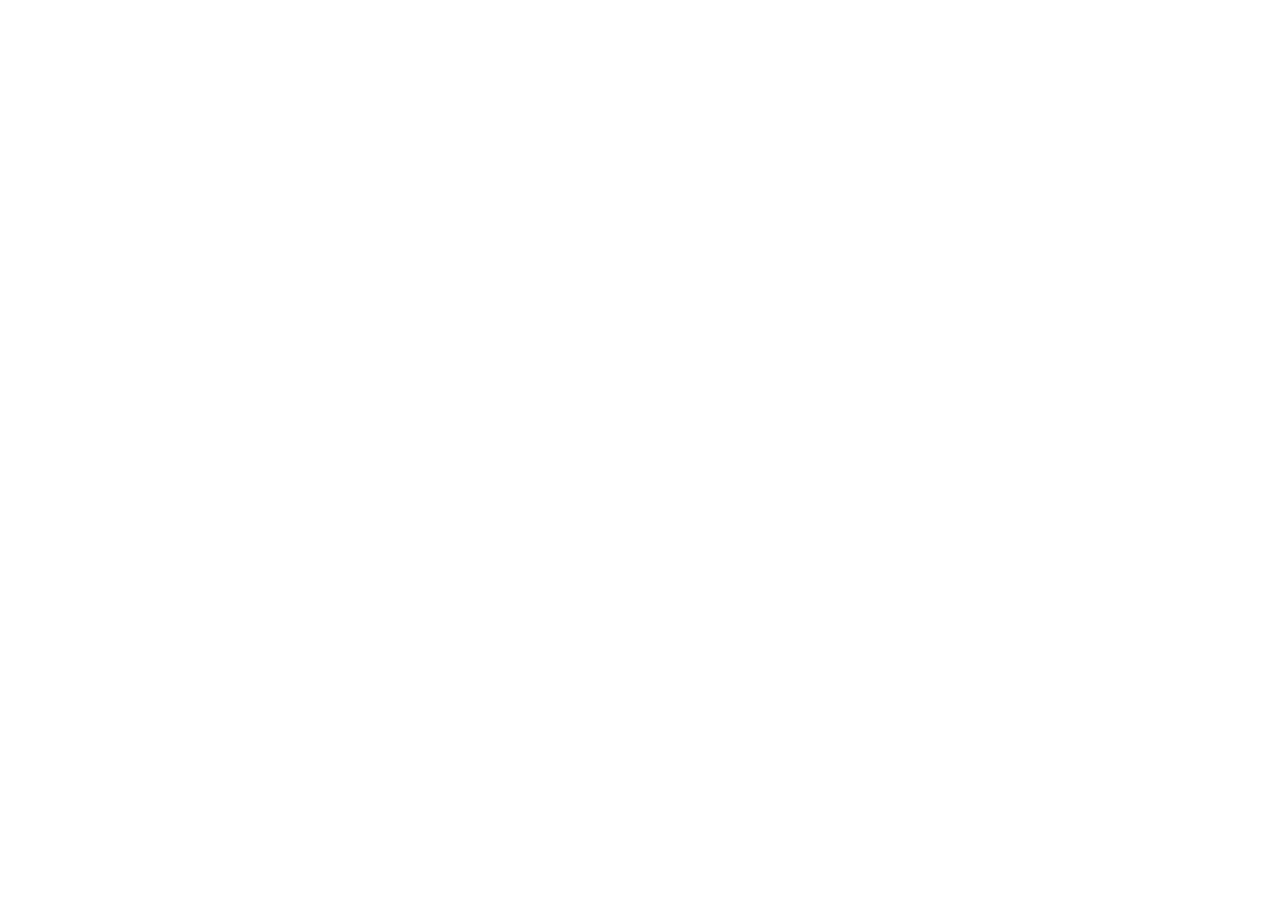
==== index.html @ bbba8603 "Publish isolated read-only Sagittarius A viewer" ====
<!DOCTYPE html>
<html lang="en">
<head>
<meta http-equiv="Content-Security-Policy" content="default-src 'self'; script-src 'self'; style-src 'self' 'unsafe-inline'; font-src 'self' data:; img-src 'self' data: blob:; connect-src 'none'; object-src 'none'; base-uri 'self'; form-action 'none'">
<meta name="referrer" content="no-referrer">
<link rel="icon" href="./black-hole.svg" type="image/svg+xml">
<meta charset="utf-8">
<meta name="viewport" content="width=device-width, initial-scale=1">
<title>Before the Image — Sagittarius A* · SlideBlocks</title>
<meta http-equiv="Content-Type" content="text/html; charset=UTF-8">
<meta property="slidev:version" content="52.18.1">
<meta property="og:title" content="Before the Image — Sagittarius A* · SlideBlocks">  <script type="module" crossorigin src="./assets/index-BfxZSjhk.js"></script>
  <link rel="modulepreload" crossorigin href="./assets/rolldown-runtime-hePW80VL.js">
  <link rel="modulepreload" crossorigin href="./assets/modules/shiki-DoY4k1VH.js">
  <link rel="modulepreload" crossorigin href="./assets/modules/vue-sjV0SawK.js">
  <link rel="modulepreload" crossorigin href="./assets/slidev/context-BN7LPSOT.js">
  <link rel="modulepreload" crossorigin href="./assets/slidev/useNav-D9oJRbc_.js">
  <link rel="stylesheet" crossorigin href="./assets/modules/shiki-BrmBd2_v.css">
  <link rel="stylesheet" crossorigin href="./assets/index-CBm4dX-9.css">
</head>
<body>
  <div id="app"></div>
  <div id="mermaid-rendering-container"></div>

</body>
</html>
---- assets/modules/shiki-BrmBd2_v.css ----
.shiki-magic-move-container{white-space:pre;position:relative}.shiki-magic-move-line-number{opacity:.3;-webkit-user-select:none;user-select:none}.shiki-magic-move-item{transition:color var(--smm-duration,.5s) var(--smm-easing,"ease");display:inline-block}.shiki-magic-move-enter-active,.shiki-magic-move-leave-active,.shiki-magic-move-move{transition:all var(--smm-duration,.5s) var(--smm-easing,"ease")}.shiki-magic-move-container-resize,.shiki-magic-move-container-restyle{transition:all var(--smm-duration,.5s) var(--smm-easing,"ease");transition-delay:calc(var(--smm-duration,.5s)*var(--smm-delay-container,1))}.shiki-magic-move-move{transition-delay:calc(var(--smm-duration,.5s)*var(--smm-delay-move,1) + var(--smm-stagger,0));z-index:1}.shiki-magic-move-enter-active{transition-delay:calc(var(--smm-duration,.5s)*var(--smm-delay-enter,1) + var(--smm-stagger,0));z-index:1}.shiki-magic-move-leave-active{transition-delay:calc(var(--smm-duration,.5s)*var(--smm-delay-leave,1) + var(--smm-stagger,0))}.shiki-magic-move-enter-from,.shiki-magic-move-leave-to{opacity:0}br.shiki-magic-move-leave-active{display:none}.resize-observer[data-v-b329ee4c]{z-index:-1;pointer-events:none;opacity:0;background-color:#0000;border:none;width:100%;height:100%;display:block;position:absolute;top:0;left:0;overflow:hidden}.resize-observer[data-v-b329ee4c] object{pointer-events:none;z-index:-1;width:100%;height:100%;display:block;position:absolute;top:0;left:0;overflow:hidden}.v-popper__popper{z-index:10000;outline:none;top:0;left:0}.v-popper__popper.v-popper__popper--hidden{visibility:hidden;opacity:0;pointer-events:none;transition:opacity .15s,visibility .15s}.v-popper__popper.v-popper__popper--shown{visibility:visible;opacity:1;transition:opacity .15s}.v-popper__popper.v-popper__popper--skip-transition,.v-popper__popper.v-popper__popper--skip-transition>.v-popper__wrapper{transition:none!important}.v-popper__backdrop{width:100%;height:100%;display:none;position:absolute;top:0;left:0}.v-popper__inner{box-sizing:border-box;position:relative;overflow-y:auto}.v-popper__inner>div{z-index:1;max-width:inherit;max-height:inherit;position:relative}.v-popper__arrow-container{width:10px;height:10px;position:absolute}.v-popper__popper--arrow-overflow .v-popper__arrow-container,.v-popper__popper--no-positioning .v-popper__arrow-container{display:none}.v-popper__arrow-inner,.v-popper__arrow-outer{border-style:solid;width:0;height:0;position:absolute;top:0;left:0}.v-popper__arrow-inner{visibility:hidden;border-width:7px}.v-popper__arrow-outer{border-width:6px}.v-popper__popper[data-popper-placement^=top] .v-popper__arrow-inner,.v-popper__popper[data-popper-placement^=bottom] .v-popper__arrow-inner{left:-2px}.v-popper__popper[data-popper-placement^=top] .v-popper__arrow-outer,.v-popper__popper[data-popper-placement^=bottom] .v-popper__arrow-outer{left:-1px}.v-popper__popper[data-popper-placement^=top] .v-popper__arrow-inner,.v-popper__popper[data-popper-placement^=top] .v-popper__arrow-outer{border-bottom-width:0;border-bottom-color:#0000!important;border-left-color:#0000!important;border-right-color:#0000!important}.v-popper__popper[data-popper-placement^=top] .v-popper__arrow-inner{top:-2px}.v-popper__popper[data-popper-placement^=bottom] .v-popper__arrow-container{top:0}.v-popper__popper[data-popper-placement^=bottom] .v-popper__arrow-inner,.v-popper__popper[data-popper-placement^=bottom] .v-popper__arrow-outer{border-top-width:0;border-top-color:#0000!important;border-left-color:#0000!important;border-right-color:#0000!important}.v-popper__popper[data-popper-placement^=bottom] .v-popper__arrow-inner{top:-4px}.v-popper__popper[data-popper-placement^=bottom] .v-popper__arrow-outer{top:-6px}.v-popper__popper[data-popper-placement^=left] .v-popper__arrow-inner,.v-popper__popper[data-popper-placement^=right] .v-popper__arrow-inner{top:-2px}.v-popper__popper[data-popper-placement^=left] .v-popper__arrow-outer,.v-popper__popper[data-popper-placement^=right] .v-popper__arrow-outer{top:-1px}.v-popper__popper[data-popper-placement^=right] .v-popper__arrow-inner,.v-popper__popper[data-popper-placement^=right] .v-popper__arrow-outer{border-left-width:0;border-top-color:#0000!important;border-bottom-color:#0000!important;border-left-color:#0000!important}.v-popper__popper[data-popper-placement^=right] .v-popper__arrow-inner{left:-4px}.v-popper__popper[data-popper-placement^=right] .v-popper__arrow-outer{left:-6px}.v-popper__popper[data-popper-placement^=left] .v-popper__arrow-container{right:-10px}.v-popper__popper[data-popper-placement^=left] .v-popper__arrow-inner,.v-popper__popper[data-popper-placement^=left] .v-popper__arrow-outer{border-right-width:0;border-top-color:#0000!important;border-bottom-color:#0000!important;border-right-color:#0000!important}.v-popper__popper[data-popper-placement^=left] .v-popper__arrow-inner{left:-2px}.v-popper--theme-tooltip .v-popper__inner{color:#fff;background:#000c;border-radius:6px;padding:7px 12px 6px}.v-popper--theme-tooltip .v-popper__arrow-outer{border-color:#000c}.v-popper--theme-dropdown .v-popper__inner{color:#000;background:#fff;border:1px solid #ddd;border-radius:6px;box-shadow:0 6px 30px #0000001a}.v-popper--theme-dropdown .v-popper__arrow-inner{visibility:visible;border-color:#fff}.v-popper--theme-dropdown .v-popper__arrow-outer{border-color:#ddd}:root{--twoslash-border-color:#8888;--twoslash-underline-color:currentColor;--twoslash-highlighted-border:#c37d0d50;--twoslash-highlighted-bg:#c37d0d20;--twoslash-popup-bg:#f8f8f8;--twoslash-popup-color:inherit;--twoslash-popup-shadow:#00000014 0px 1px 4px;--twoslash-docs-color:#888;--twoslash-docs-font:sans-serif;--twoslash-code-font:inherit;--twoslash-code-font-size:1em;--twoslash-matched-color:inherit;--twoslash-unmatched-color:#888;--twoslash-cursor-color:#8888;--twoslash-error-color:#d45656;--twoslash-error-bg:#d4565620;--twoslash-warn-color:#c37d0d;--twoslash-warn-bg:#c37d0d20;--twoslash-tag-color:#3772cf;--twoslash-tag-bg:#3772cf20;--twoslash-tag-warn-color:var(--twoslash-warn-color);--twoslash-tag-warn-bg:var(--twoslash-warn-bg);--twoslash-tag-annotate-color:#1ba673;--twoslash-tag-annotate-bg:#1ba67320}@media (prefers-reduced-motion:reduce){.twoslash *{transition:none!important}}.twoslash:hover .twoslash-hover{border-color:var(--twoslash-underline-color)}.twoslash .twoslash-hover{border-bottom:1px dotted #0000;transition:border-color .3s;position:relative}.twoslash .twoslash-popup-container{opacity:0;background:var(--twoslash-popup-bg);color:var(--twoslash-popup-color);border:1px solid var(--twoslash-border-color);pointer-events:none;z-index:10;-webkit-user-select:none;user-select:none;text-align:left;box-shadow:var(--twoslash-popup-shadow);border-radius:4px;flex-direction:column;transition:opacity .3s;display:inline-flex;position:absolute;transform:translateY(1.1em)}.twoslash .twoslash-query-persisted .twoslash-popup-container{z-index:9;transform:translateY(1.5em)}.twoslash .twoslash-hover:hover .twoslash-popup-container,.twoslash .twoslash-error-hover:hover .twoslash-popup-container,.twoslash .twoslash-query-persisted .twoslash-popup-container,.twoslash .twoslash-query-line .twoslash-popup-container{opacity:1;pointer-events:auto}.twoslash .twoslash-popup-container:hover{-webkit-user-select:auto;user-select:auto}.twoslash .twoslash-popup-arrow{border-top:1px solid var(--twoslash-border-color);border-right:1px solid var(--twoslash-border-color);background:var(--twoslash-popup-bg);pointer-events:none;width:6px;height:6px;position:absolute;top:-4px;left:1em;transform:rotate(-45deg)}.twoslash .twoslash-popup-code,.twoslash .twoslash-popup-error,.twoslash .twoslash-popup-docs{padding:6px 8px!important}.twoslash .twoslash-popup-code{font-family:var(--twoslash-code-font);font-size:var(--twoslash-code-font-size)}.twoslash .twoslash-popup-docs{color:var(--twoslash-docs-color);font-family:var(--twoslash-docs-font);border-top:1px solid var(--twoslash-border-color);font-size:.8em}.twoslash .twoslash-popup-error{color:var(--twoslash-error-color);background-color:var(--twoslash-error-bg);font-family:var(--twoslash-docs-font);font-size:.8em}.twoslash .twoslash-popup-docs-tags{font-family:var(--twoslash-docs-font);flex-direction:column;display:flex}.twoslash .twoslash-popup-docs-tags,.twoslash .twoslash-popup-docs-tag-name{margin-right:.5em}.twoslash .twoslash-popup-docs-tag-name{font-family:var(--twoslash-code-font)}.twoslash .twoslash-query-line .twoslash-popup-container{margin-bottom:1.4em;position:relative;transform:translateY(.6em)}.twoslash .twoslash-error-line{background-color:var(--twoslash-error-bg);border-left:3px solid var(--twoslash-error-color);color:var(--twoslash-error-color);width:max-content;min-width:100%;margin:.2em 0;padding:6px 12px;position:relative}.twoslash .twoslash-error-line.twoslash-error-level-warning{background-color:var(--twoslash-warn-bg);border-left:3px solid var(--twoslash-warn-color);color:var(--twoslash-warn-color)}.twoslash .twoslash-error{background:url("data:image/svg+xml,%3Csvg%20xmlns%3D'http%3A%2F%2Fwww.w3.org%2F2000%2Fsvg'%20viewBox%3D'0%200%206%203'%20enable-background%3D'new%200%200%206%203'%20height%3D'3'%20width%3D'6'%3E%3Cg%20fill%3D'%23c94824'%3E%3Cpolygon%20points%3D'5.5%2C0%202.5%2C3%201.1%2C3%204.1%2C0'%2F%3E%3Cpolygon%20points%3D'4%2C0%206%2C2%206%2C0.6%205.4%2C0'%2F%3E%3Cpolygon%20points%3D'0%2C2%201%2C3%202.4%2C3%200%2C0.6'%2F%3E%3C%2Fg%3E%3C%2Fsvg%3E") 0 100% repeat-x;padding-bottom:2px}.twoslash .twoslash-error.twoslash-error-level-warning{background:url("data:image/svg+xml,%3Csvg%20xmlns%3D'http%3A%2F%2Fwww.w3.org%2F2000%2Fsvg'%20viewBox%3D'0%200%206%203'%20enable-background%3D'new%200%200%206%203'%20height%3D'3'%20width%3D'6'%3E%3Cg%20fill%3D'%23c37d0d'%3E%3Cpolygon%20points%3D'5.5%2C0%202.5%2C3%201.1%2C3%204.1%2C0'%2F%3E%3Cpolygon%20points%3D'4%2C0%206%2C2%206%2C0.6%205.4%2C0'%2F%3E%3Cpolygon%20points%3D'0%2C2%201%2C3%202.4%2C3%200%2C0.6'%2F%3E%3C%2Fg%3E%3C%2Fsvg%3E") 0 100% repeat-x;padding-bottom:2px}.twoslash .twoslash-completion-cursor{position:relative}.twoslash .twoslash-completion-cursor .twoslash-completion-list{-webkit-user-select:none;user-select:none;z-index:8;box-shadow:var(--twoslash-popup-shadow);background:var(--twoslash-popup-bg);border:1px solid var(--twoslash-border-color);margin:3px 0 0 -1px;display:inline-block;position:absolute;top:0;left:0;transform:translateY(1.2em)}.twoslash-completion-list{flex-direction:column;gap:4px;width:240px;padding:4px;font-size:.8rem;display:flex}.twoslash-completion-list:hover{-webkit-user-select:auto;user-select:auto}.twoslash-completion-list:before{background-color:var(--twoslash-cursor-color);content:" ";width:2px;height:1.4em;position:absolute;top:-1.6em;left:-1px}.twoslash-completion-list li{align-items:center;gap:.25em;line-height:1em;display:flex;overflow:hidden}.twoslash-completion-list li span.twoslash-completions-unmatched{color:var(--twoslash-unmatched-color)}.twoslash-completion-list .deprecated{opacity:.5;text-decoration:line-through}.twoslash-completion-list li span.twoslash-completions-matched{color:var(--twoslash-matched-color)}.twoslash-highlighted{background-color:var(--twoslash-highlighted-bg);border:1px solid var(--twoslash-highlighted-border);border-radius:4px;margin:-1px -3px;padding:1px 2px}.twoslash-completion-list .twoslash-completions-icon{color:var(--twoslash-unmatched-color);flex:none;width:1em}.twoslash .twoslash-tag-line{background-color:var(--twoslash-tag-bg);border-left:3px solid var(--twoslash-tag-color);color:var(--twoslash-tag-color);align-items:center;gap:.3em;width:max-content;min-width:100%;margin:.2em 0;padding:6px 10px;display:flex;position:relative}.twoslash .twoslash-tag-line .twoslash-tag-icon{width:1.1em;color:inherit}.twoslash .twoslash-tag-line.twoslash-tag-error-line{background-color:var(--twoslash-error-bg);border-left:3px solid var(--twoslash-error-color);color:var(--twoslash-error-color)}.twoslash .twoslash-tag-line.twoslash-tag-warn-line{background-color:var(--twoslash-tag-warn-bg);border-left:3px solid var(--twoslash-tag-warn-color);color:var(--twoslash-tag-warn-color)}.twoslash .twoslash-tag-line.twoslash-tag-annotate-line{background-color:var(--twoslash-tag-annotate-bg);border-left:3px solid var(--twoslash-tag-annotate-color);color:var(--twoslash-tag-annotate-color)}:root{--twoslash-popup-bg:var(--vp-c-bg,inherit);--twoslash-popup-color:var(--vp-c-text-1);--twoslash-docs-color:var(--vp-c-text-1);--twoslash-docs-font:var(--vp-font-family-base);--twoslash-code-font:var(--vp-font-family-mono);--twoslash-code-size:var(--vp-code-font-size);--twoslash-underline-color:#8888;--twoslash-border-color:var(--vp-c-border);--twoslash-cursor-color:var(--vp-c-brand);--twoslash-matched-color:var(--vp-c-brand);--twoslash-unmatched-color:var(--vp-c-text-2)}.v-popper--theme-twoslash{z-index:calc(var(--vp-z-index-local-nav) - 1)}.v-popper--theme-twoslash .v-popper__inner{background:var(--twoslash-popup-bg);color:var(--twoslash-popup-color);border-color:var(--twoslash-border-color)}.v-popper--theme-twoslash .v-popper__arrow-outer{border-color:var(--twoslash-border-color)}.v-popper--theme-twoslash .v-popper__arrow-inner{border-color:var(--twoslash-popup-bg)}.twoslash-popup-container{transform:translateY(1.5em)}.twoslash-query-persisted .twoslash-popup-container{transform:translateY(1.8em)}.twoslash .v-popper{display:inline-block}.twoslash-completion-list .twoslash-completions-icon{color:var(--twoslash-unmatched-color)!important}.twoslash-floating .twoslash-popup-code{width:fit-content;min-width:100%;max-width:600px;line-height:var(--vp-code-line-height);font-size:var(--twoslash-code-size);white-space:pre-wrap;padding:6px 12px;transition:color .5s;display:block}.twoslash-floating .twoslash-popup-docs,.twoslash-floating .twoslash-popup-error{font-family:var(--twoslash-docs-font);text-wrap:balance;max-width:700px;max-height:500px;font-size:.9em;overflow:hidden auto;padding:12px!important}.twoslash-floating .twoslash-popup-docs p:first-child,.twoslash-floating .twoslash-popup-error p:first-child{margin-top:0}.twoslash-floating .twoslash-popup-docs p:last-child,.twoslash-floating .twoslash-popup-error p:last-child{margin-bottom:0}.twoslash-floating .twoslash-popup-docs{border-top:1px solid var(--twoslash-border-color);color:var(--twoslash-docs-color)}.twoslash-floating .twoslash-popup-error{color:var(--twoslash-error-color)}.twoslash-floating .twoslash-popup-error.twoslash-error-level-warning{color:var(--twoslash-warn-color)}.twoslash-floating .twoslash-popup-docs p,.twoslash-floating .twoslash-popup-error p{text-wrap:balance;margin:6px 0}.twoslash-floating .twoslash-popup-docs pre .twoslash-floating .twoslash-popup-error pre{background-color:var(--vp-code-block-bg);border-radius:8px;margin:6px -2px;padding:12px;overflow-x:auto}.twoslash-floating .twoslash-popup-docs-tags{flex-direction:column;display:flex;padding:8px 12px!important}.twoslash-floating .twoslash-popup-docs-tags .twoslash-popup-docs-tag-name{font-family:var(--twoslash-code-font);color:var(--twoslash-unmatched-color);margin-right:.5em}.twoslash-completion-cursor{background:var(--twoslash-cursor-color);-webkit-user-select:none;user-select:none;width:2px;height:1.2em;margin-bottom:-.2em;display:inline-block}.twoslash-floating.twoslash-completion .v-popper__arrow-container{display:none}.twoslash-floating.twoslash-completion .twoslash-completion-list{font-family:var(--twoslash-code-font);padding:6px;font-size:var(--twoslash-code-size)!important}.twoslash-floating.twoslash-completion .twoslash-completion-list li{padding:3px 0}.twoslash-error:empty,.twoslash-error-empty{vertical-align:middle;min-width:.55em;min-height:1.2em;display:inline-block}
---- assets/index-CBm4dX-9.css ----
*,:before,:after{box-sizing:border-box;border-style:solid;border-width:0;border-color:var(--un-default-border-color,#e5e7eb)}:before,:after{--un-content:""}html,:host{-webkit-text-size-adjust:100%;tab-size:4;font-feature-settings:normal;font-variation-settings:normal;-webkit-tap-highlight-color:transparent;font-family:ui-sans-serif,system-ui,sans-serif,Apple Color Emoji,Segoe UI Emoji,Segoe UI Symbol,Noto Color Emoji;line-height:1.5}body{line-height:inherit;margin:0}hr{height:0;color:inherit;border-top-width:1px}abbr:where([title]){-webkit-text-decoration:underline dotted;text-decoration:underline dotted}h1,h2,h3,h4,h5,h6{font-size:inherit;font-weight:inherit}a{color:inherit;-webkit-text-decoration:inherit;text-decoration:inherit}b,strong{font-weight:bolder}code,kbd,samp,pre{font-feature-settings:normal;font-variation-settings:normal;font-family:ui-monospace,SFMono-Regular,Menlo,Monaco,Consolas,Liberation Mono,Courier New,monospace;font-size:1em}small{font-size:80%}sub,sup{vertical-align:baseline;font-size:75%;line-height:0;position:relative}sub{bottom:-.25em}sup{top:-.5em}table{text-indent:0;border-color:inherit;border-collapse:collapse}button,input,optgroup,select,textarea{font-feature-settings:inherit;font-variation-settings:inherit;font-family:inherit;font-size:100%;font-weight:inherit;line-height:inherit;color:inherit;margin:0;padding:0}button,select{text-transform:none}button,[type=button],[type=reset],[type=submit]{-webkit-appearance:button;background-color:#0000;background-image:none}:-moz-focusring{outline:auto}:-moz-ui-invalid{box-shadow:none}progress{vertical-align:baseline}::-webkit-inner-spin-button{height:auto}::-webkit-outer-spin-button{height:auto}[type=search]{-webkit-appearance:textfield;outline-offset:-2px}::-webkit-search-decoration{-webkit-appearance:none}::-webkit-file-upload-button{-webkit-appearance:button;font:inherit}summary{display:list-item}blockquote,dl,dd,h1,h2,h3,h4,h5,h6,hr,figure,p,pre{margin:0}fieldset{margin:0;padding:0}legend{padding:0}ol,ul,menu{margin:0;padding:0;list-style:none}dialog{padding:0}textarea{resize:vertical}input::placeholder,textarea::placeholder{opacity:1;color:#9ca3af}button,[role=button]{cursor:pointer}:disabled{cursor:default}img,svg,video,canvas,audio,iframe,embed,object{vertical-align:middle;display:block}img,video{max-width:100%;height:auto}[hidden]:where(:not([hidden=until-found])){display:none}*,:before,:after,::backdrop{--un-rotate:0;--un-rotate-x:0;--un-rotate-y:0;--un-rotate-z:0;--un-scale-x:1;--un-scale-y:1;--un-scale-z:1;--un-skew-x:0;--un-skew-y:0;--un-translate-x:0;--un-translate-y:0;--un-translate-z:0;--un-pan-x: ;--un-pan-y: ;--un-pinch-zoom: ;--un-scroll-snap-strictness:proximity;--un-ordinal: ;--un-slashed-zero: ;--un-numeric-figure: ;--un-numeric-spacing: ;--un-numeric-fraction: ;--un-border-spacing-x:0;--un-border-spacing-y:0;--un-ring-offset-shadow:0 0 #0000;--un-ring-shadow:0 0 #0000;--un-shadow-inset: ;--un-shadow:0 0 #0000;--un-ring-inset: ;--un-ring-offset-width:0px;--un-ring-offset-color:#fff;--un-ring-width:0px;--un-ring-color:#93c5fd80;--un-blur: ;--un-brightness: ;--un-contrast: ;--un-drop-shadow: ;--un-grayscale: ;--un-hue-rotate: ;--un-invert: ;--un-saturate: ;--un-sepia: ;--un-backdrop-blur: ;--un-backdrop-brightness: ;--un-backdrop-contrast: ;--un-backdrop-grayscale: ;--un-backdrop-hue-rotate: ;--un-backdrop-invert: ;--un-backdrop-opacity: ;--un-backdrop-saturate: ;--un-backdrop-sepia: }.prose{color:var(--un-prose-body);max-width:65ch}.prose :where(p):not(:where([class~=not-prose],[class~=not-prose] *)){margin-top:1.25em;margin-bottom:1.25em}.prose :where([class~=lead]):not(:where([class~=not-prose],[class~=not-prose] *)){color:var(--un-prose-lead);margin-top:1.2em;margin-bottom:1.2em;font-size:1.25em;line-height:1.6}.prose :where(a):not(:where([class~=not-prose],[class~=not-prose] *)){color:var(--un-prose-links);font-weight:500;text-decoration:underline}.prose :where(strong):not(:where([class~=not-prose],[class~=not-prose] *)){color:var(--un-prose-bold);font-weight:600}.prose :where(a strong):not(:where([class~=not-prose],[class~=not-prose] *)),.prose :where(blockquote strong):not(:where([class~=not-prose],[class~=not-prose] *)),.prose :where(thead th strong):not(:where([class~=not-prose],[class~=not-prose] *)){color:inherit}.prose :where(ol):not(:where([class~=not-prose],[class~=not-prose] *)){margin-top:1.25em;margin-bottom:1.25em;padding-inline-start:1.625em;list-style-type:decimal}.prose :where(ol[type=A]):not(:where([class~=not-prose],[class~=not-prose] *)){list-style-type:upper-alpha}.prose :where(ol[type=a]):not(:where([class~=not-prose],[class~=not-prose] *)){list-style-type:lower-alpha}.prose :where(ol[type=A s]):not(:where([class~=not-prose],[class~=not-prose] *)){list-style-type:upper-alpha}.prose :where(ol[type=a s]):not(:where([class~=not-prose],[class~=not-prose] *)){list-style-type:lower-alpha}.prose :where(ol[type=I]):not(:where([class~=not-prose],[class~=not-prose] *)){list-style-type:upper-roman}.prose :where(ol[type=i]):not(:where([class~=not-prose],[class~=not-prose] *)){list-style-type:lower-roman}.prose :where(ol[type=I s]):not(:where([class~=not-prose],[class~=not-prose] *)){list-style-type:upper-roman}.prose :where(ol[type=i s]):not(:where([class~=not-prose],[class~=not-prose] *)){list-style-type:lower-roman}.prose :where(ol[type="1"]):not(:where([class~=not-prose],[class~=not-prose] *)){list-style-type:decimal}.prose :where(ul):not(:where([class~=not-prose],[class~=not-prose] *)){margin-top:1.25em;margin-bottom:1.25em;padding-inline-start:1.625em;list-style-type:disc}.prose :where(ol>li):not(:where([class~=not-prose],[class~=not-prose] *))::marker{color:var(--un-prose-counters);font-weight:400}.prose :where(ul>li):not(:where([class~=not-prose],[class~=not-prose] *))::marker{color:var(--un-prose-bullets)}.prose :where(dt):not(:where([class~=not-prose],[class~=not-prose] *)){color:var(--un-prose-headings);margin-top:1.25em;font-weight:600}.prose :where(hr):not(:where([class~=not-prose],[class~=not-prose] *)){border-color:var(--un-prose-hr);border-top-width:1px;margin-top:3em;margin-bottom:3em}.prose :where(blockquote):not(:where([class~=not-prose],[class~=not-prose] *)){color:var(--un-prose-quotes);border-inline-start-width:.25rem;border-inline-start-color:var(--un-prose-quote-borders);quotes:"“""”""‘""’";margin-top:1.6em;margin-bottom:1.6em;padding-inline-start:1em;font-style:italic;font-weight:500}.prose :where(blockquote p:first-of-type):not(:where([class~=not-prose],[class~=not-prose] *)):before{content:open-quote}.prose :where(blockquote p:last-of-type):not(:where([class~=not-prose],[class~=not-prose] *)):after{content:close-quote}.prose :where(h1):not(:where([class~=not-prose],[class~=not-prose] *)){color:var(--un-prose-headings);margin-top:0;margin-bottom:.888889em;font-size:2.25em;font-weight:800;line-height:1.11111}.prose :where(h1 strong):not(:where([class~=not-prose],[class~=not-prose] *)){color:inherit;font-weight:900}.prose :where(h2):not(:where([class~=not-prose],[class~=not-prose] *)){color:var(--un-prose-headings);margin-top:2em;margin-bottom:1em;font-size:1.5em;font-weight:700;line-height:1.33333}.prose :where(h2 strong):not(:where([class~=not-prose],[class~=not-prose] *)){color:inherit;font-weight:800}.prose :where(h3):not(:where([class~=not-prose],[class~=not-prose] *)){color:var(--un-prose-headings);margin-top:1.6em;margin-bottom:.6em;font-size:1.25em;font-weight:600;line-height:1.6}.prose :where(h3 strong):not(:where([class~=not-prose],[class~=not-prose] *)){color:inherit;font-weight:700}.prose :where(h4):not(:where([class~=not-prose],[class~=not-prose] *)){color:var(--un-prose-headings);margin-top:1.5em;margin-bottom:.5em;font-weight:600;line-height:1.5}.prose :where(h4 strong):not(:where([class~=not-prose],[class~=not-prose] *)){color:inherit;font-weight:700}.prose :where(img):not(:where([class~=not-prose],[class~=not-prose] *)){margin-top:2em;margin-bottom:2em}.prose :where(picture):not(:where([class~=not-prose],[class~=not-prose] *)){margin-top:2em;margin-bottom:2em;display:block}.prose :where(video):not(:where([class~=not-prose],[class~=not-prose] *)){margin-top:2em;margin-bottom:2em}.prose :where(kbd):not(:where([class~=not-prose],[class~=not-prose] *)){color:var(--un-prose-kbd);box-shadow:0 0 0 1px rgb(var(--un-prose-kbd-shadows) / 10%), 0 3px 0 rgb(var(--un-prose-kbd-shadows) / 10%);padding-top:.1875em;padding-inline-end:.375em;padding-bottom:.1875em;border-radius:.3125rem;padding-inline-start:.375em;font-family:inherit;font-size:.875em;font-weight:500}.prose :where(code):not(:where([class~=not-prose],[class~=not-prose] *)){color:var(--un-prose-code);font-size:.875em;font-weight:600}.prose :where(code):not(:where([class~=not-prose],[class~=not-prose] *)):before,.prose :where(code):not(:where([class~=not-prose],[class~=not-prose] *)):after{content:"`"}.prose :where(a code):not(:where([class~=not-prose],[class~=not-prose] *)),.prose :where(h1 code):not(:where([class~=not-prose],[class~=not-prose] *)){color:inherit}.prose :where(h2 code):not(:where([class~=not-prose],[class~=not-prose] *)){color:inherit;font-size:.875em}.prose :where(h3 code):not(:where([class~=not-prose],[class~=not-prose] *)){color:inherit;font-size:.9em}.prose :where(h4 code):not(:where([class~=not-prose],[class~=not-prose] *)),.prose :where(blockquote code):not(:where([class~=not-prose],[class~=not-prose] *)),.prose :where(thead th code):not(:where([class~=not-prose],[class~=not-prose] *)){color:inherit}.prose :where(pre):not(:where([class~=not-prose],[class~=not-prose] *)){color:var(--un-prose-pre-code);background-color:var(--un-prose-pre-bg);padding-top:.857143em;padding-inline-end:1.14286em;padding-bottom:.857143em;border-radius:.375rem;margin-top:1.71429em;margin-bottom:1.71429em;padding-inline-start:1.14286em;font-size:.875em;font-weight:400;line-height:1.71429;overflow-x:auto}.prose :where(pre code):not(:where([class~=not-prose],[class~=not-prose] *)){font-weight:inherit;color:inherit;font-size:inherit;font-family:inherit;line-height:inherit;background-color:#0000;border-width:0;border-radius:0;padding:0}.prose :where(pre code):not(:where([class~=not-prose],[class~=not-prose] *)):before,.prose :where(pre code):not(:where([class~=not-prose],[class~=not-prose] *)):after{content:none}.prose :where(table):not(:where([class~=not-prose],[class~=not-prose] *)){table-layout:auto;width:100%;margin-top:2em;margin-bottom:2em;font-size:.875em;line-height:1.71429}.prose :where(thead):not(:where([class~=not-prose],[class~=not-prose] *)){border-bottom-width:1px;border-bottom-color:var(--un-prose-th-borders)}.prose :where(thead th):not(:where([class~=not-prose],[class~=not-prose] *)){color:var(--un-prose-headings);vertical-align:bottom;padding-inline-end:.571429em;padding-bottom:.571429em;padding-inline-start:.571429em;font-weight:600}.prose :where(tbody tr):not(:where([class~=not-prose],[class~=not-prose] *)){border-bottom-width:1px;border-bottom-color:var(--un-prose-td-borders)}.prose :where(tbody tr:last-child):not(:where([class~=not-prose],[class~=not-prose] *)){border-bottom-width:0}.prose :where(tbody td):not(:where([class~=not-prose],[class~=not-prose] *)){vertical-align:baseline}.prose :where(tfoot):not(:where([class~=not-prose],[class~=not-prose] *)){border-top-width:1px;border-top-color:var(--un-prose-th-borders)}.prose :where(tfoot td):not(:where([class~=not-prose],[class~=not-prose] *)){vertical-align:top}.prose :where(th,td):not(:where([class~=not-prose],[class~=not-prose] *)){text-align:start}.prose :where(figure>*):not(:where([class~=not-prose],[class~=not-prose] *)){margin-top:0;margin-bottom:0}.prose :where(figcaption):not(:where([class~=not-prose],[class~=not-prose] *)){color:var(--un-prose-captions);margin-top:.857143em;font-size:.875em;line-height:1.42857}.prose{font-size:1rem;line-height:1.75}.prose :where(picture>img):not(:where([class~=not-prose],[class~=not-prose] *)){margin-top:0;margin-bottom:0}.prose :where(li):not(:where([class~=not-prose],[class~=not-prose] *)){margin-top:.5em;margin-bottom:.5em}.prose :where(ol>li):not(:where([class~=not-prose],[class~=not-prose] *)),.prose :where(ul>li):not(:where([class~=not-prose],[class~=not-prose] *)){padding-inline-start:.375em}.prose :where():not(:where([class~=not-prose],[class~=not-prose] *)){margin-top:1.25em;margin-bottom:1.25em}.prose :where(ul ul,ul ol,ol ul,ol ol):not(:where([class~=not-prose],[class~=not-prose] *)){margin-top:.75em;margin-bottom:.75em}.prose :where(dl):not(:where([class~=not-prose],[class~=not-prose] *)){margin-top:1.25em;margin-bottom:1.25em}.prose :where(dd):not(:where([class~=not-prose],[class~=not-prose] *)){margin-top:.5em;padding-inline-start:1.625em}.prose :where(hr+*):not(:where([class~=not-prose],[class~=not-prose] *)),.prose :where(h2+*):not(:where([class~=not-prose],[class~=not-prose] *)),.prose :where(h3+*):not(:where([class~=not-prose],[class~=not-prose] *)),.prose :where(h4+*):not(:where([class~=not-prose],[class~=not-prose] *)){margin-top:0}.prose :where(thead th:first-child):not(:where([class~=not-prose],[class~=not-prose] *)){padding-inline-start:0}.prose :where(thead th:last-child):not(:where([class~=not-prose],[class~=not-prose] *)){padding-inline-end:0}.prose :where(tbody td,tfoot td):not(:where([class~=not-prose],[class~=not-prose] *)){padding-top:.571429em;padding-inline-end:.571429em;padding-bottom:.571429em;padding-inline-start:.571429em}.prose :where(tbody td:first-child,tfoot td:first-child):not(:where([class~=not-prose],[class~=not-prose] *)){padding-inline-start:0}.prose :where(tbody td:last-child,tfoot td:last-child):not(:where([class~=not-prose],[class~=not-prose] *)){padding-inline-end:0}.prose :where(figure):not(:where([class~=not-prose],[class~=not-prose] *)){margin-top:2em;margin-bottom:2em}.prose :where():not(:where([class~=not-prose],[class~=not-prose] *)){margin-top:0;margin-bottom:0}.prose{--un-prose-body:#374151;--un-prose-invert-body:#d1d5db;--un-prose-headings:#111827;--un-prose-invert-headings:white;--un-prose-lead:#4b5563;--un-prose-invert-lead:#9ca3af;--un-prose-links:#111827;--un-prose-invert-links:white;--un-prose-bold:#111827;--un-prose-invert-bold:white;--un-prose-counters:#6b7280;--un-prose-invert-counters:#9ca3af;--un-prose-bullets:#d1d5db;--un-prose-invert-bullets:#4b5563;--un-prose-hr:#e5e7eb;--un-prose-invert-hr:#374151;--un-prose-quotes:#111827;--un-prose-invert-quotes:#f3f4f6;--un-prose-quote-borders:#e5e7eb;--un-prose-invert-quote-borders:#374151;--un-prose-captions:#6b7280;--un-prose-invert-captions:#9ca3af;--un-prose-kbd:#111827;--un-prose-invert-kbd:white;--un-prose-kbd-shadows:#111827;--un-prose-invert-kbd-shadows:white;--un-prose-code:#111827;--un-prose-invert-code:white;--un-prose-pre-code:#e5e7eb;--un-prose-invert-pre-code:#d1d5db;--un-prose-pre-bg:#1f2937;--un-prose-invert-pre-bg:#00000080;--un-prose-th-borders:#d1d5db;--un-prose-invert-th-borders:#4b5563;--un-prose-td-borders:#e5e7eb;--un-prose-invert-td-borders:#374151}.container{width:100%}.z-context-menu{z-index:60}.z-menu{z-index:20}.z-modal{z-index:70}.z-nav{z-index:50}.slidev-glass-effect{--un-bg-opacity:1;background-color:rgb(255 255 255/var(--un-bg-opacity));--un-shadow:var(--un-shadow-inset) 0 20px 25px -5px var(--un-shadow-color,#0000001a),var(--un-shadow-inset) 0 8px 10px -6px var(--un-shadow-color,#0000001a);box-shadow:var(--un-ring-offset-shadow), var(--un-ring-shadow), var(--un-shadow);--un-backdrop-blur:blur(8px);-webkit-backdrop-filter:var(--un-backdrop-blur) var(--un-backdrop-brightness) var(--un-backdrop-contrast) var(--un-backdrop-grayscale) var(--un-backdrop-hue-rotate) var(--un-backdrop-invert) var(--un-backdrop-opacity) var(--un-backdrop-saturate) var(--un-backdrop-sepia);backdrop-filter:var(--un-backdrop-blur) var(--un-backdrop-brightness) var(--un-backdrop-contrast) var(--un-backdrop-grayscale) var(--un-backdrop-hue-rotate) var(--un-backdrop-invert) var(--un-backdrop-opacity) var(--un-backdrop-saturate) var(--un-backdrop-sepia);border-width:1px;border-color:#9ca3af33;--un-bg-opacity:.75!important}.border-main,.dark [border~=dark\:main],.dark [dark\:border~=main],[border~=main]{border-color:#9ca3af33}.border-primary,.hover\:border-primary:hover{border-color:var(--slidev-theme-primary)}.bg-active{background-color:#9ca3af1a}.bg-main{--un-bg-opacity:1;background-color:rgb(255 255 255/var(--un-bg-opacity))}.dark .bg-main,.dark .slidev-glass-effect{--un-bg-opacity:1;background-color:rgb(18 18 18/var(--un-bg-opacity))}.bg-primary,[bg-primary=""]{background-color:var(--slidev-theme-primary)}.hover\:bg-active:hover,[hover\:bg-active=""]:hover{background-color:#9ca3af1a}.dark .text-main{--un-text-opacity:1;color:rgb(221 221 221/var(--un-text-opacity))}.text-main{--un-text-opacity:1;color:rgb(24 24 24/var(--un-text-opacity))}.text-primary,[text-primary=""]{color:var(--slidev-theme-primary)}@media (width>=640px){.container{max-width:640px}}@media (width>=768px){.container{max-width:768px}}@media (width>=1024px){.container{max-width:1024px}}@media (width>=1280px){.container{max-width:1280px}}@media (width>=1536px){.container{max-width:1536px}}:root{--color-note:#0969da;--color-tip:#1a7f37;--color-warning:#9a6700;--color-severe:#bc4c00;--color-caution:#d1242f;--color-important:#8250df}@media (prefers-color-scheme:dark){:root{--color-note:#2f81f7;--color-tip:#3fb950;--color-warning:#d29922;--color-severe:#db6d28;--color-caution:#f85149;--color-important:#a371f7}}.markdown-alert{color:inherit;border-left:.25em solid #888;margin-bottom:16px;padding:.5rem 1rem}.markdown-alert>:first-child{margin-top:0}.markdown-alert>:last-child{margin-bottom:0}.markdown-alert .markdown-alert-title{align-items:center;font-weight:500;line-height:1;display:flex}.markdown-alert .markdown-alert-title .octicon{vertical-align:text-bottom;fill:currentColor;margin-right:.5rem;display:inline-block;overflow:visible!important}.markdown-alert.markdown-alert-note{border-left-color:var(--color-note)}.markdown-alert.markdown-alert-note .markdown-alert-title{color:var(--color-note)}.markdown-alert.markdown-alert-important{border-left-color:var(--color-important)}.markdown-alert.markdown-alert-important .markdown-alert-title{color:var(--color-important)}.markdown-alert.markdown-alert-warning{border-left-color:var(--color-warning)}.markdown-alert.markdown-alert-warning .markdown-alert-title{color:var(--color-warning)}.markdown-alert.markdown-alert-tip{border-left-color:var(--color-tip)}.markdown-alert.markdown-alert-tip .markdown-alert-title{color:var(--color-tip)}.markdown-alert.markdown-alert-caution{border-left-color:var(--color-caution)}.markdown-alert.markdown-alert-caution .markdown-alert-title{color:var(--color-caution)}:root{--slidev-code-background:#f5f5f5;--slidev-code-foreground:#1b1b1b;--slidev-code-font-family:"Fira Code",ui-monospace,SFMono-Regular,Menlo,Monaco,Consolas,"Liberation Mono","Courier New",monospace;--slidev-code-padding:8px;--slidev-code-font-size:12px;--slidev-code-line-height:18px;--slidev-code-radius:4px;--slidev-code-margin:4px 0;--slidev-theme-primary:#3ab9d5;--slidev-transition-duration:.5s;--slidev-slide-container-background:black;--slidev-controls-foreground:white;--slidev-code-tab-divider:#e5e5e5;--slidev-code-tab-text-color:#67676c;--slidev-code-tab-font-size:12px;--slidev-code-tab-active-text-color:#3c3c43}html.dark{--slidev-code-background:#1b1b1b;--slidev-code-foreground:#eee;--slidev-code-tab-divider:#222;--slidev-code-tab-text-color:#98989f;--slidev-code-tab-active-text-color:#dfdfd6}html,body,#app,#page-root{width:100%;height:100vh;height:calc(var(--vh,1vh) * 100);-webkit-print-color-adjust:exact;print-color-adjust:exact;--un-bg-opacity:1;background-color:rgb(255 255 255/var(--un-bg-opacity));margin:0;padding:0;font-family:Avenir Next,Nunito Sans,ui-sans-serif,system-ui,-apple-system,BlinkMacSystemFont,Segoe UI,Roboto,Helvetica Neue,Arial,Noto Sans,sans-serif,Apple Color Emoji,Segoe UI Emoji,Segoe UI Symbol,Noto Color Emoji;overflow:hidden}.dark html,.dark body,.dark #app,.dark #page-root{--un-bg-opacity:1;background-color:rgb(18 18 18/var(--un-bg-opacity))}html{background:0 0}.slidev-icon-btn{aspect-ratio:1;-webkit-user-select:none;user-select:none;cursor:pointer;vertical-align:middle;opacity:.75;border-radius:.25rem;outline:none;justify-content:center;align-items:center;padding:.25rem;transition-property:color,background-color,border-color,text-decoration-color,fill,stroke,opacity,box-shadow,transform,filter,-webkit-backdrop-filter,backdrop-filter;transition-duration:.2s;transition-timing-function:cubic-bezier(.4,0,.2,1);display:inline-flex;position:relative}@media (width>=768px){.slidev-icon-btn{padding:.5rem}}.slidev-icon-btn:hover{--un-bg-opacity:.1;background-color:rgb(156 163 175/var(--un-bg-opacity))}.slidev-icon-btn:focus-visible{opacity:1;--un-outline-color-opacity:1;outline-width:2px;outline-color:rgb(0 0 0/var(--un-outline-color-opacity));outline-offset:2px;outline-style:solid}.dark .slidev-icon-btn:focus-visible{--un-outline-color-opacity:1;outline-color:rgb(255 255 255/var(--un-outline-color-opacity))}.slidev-icon-btn.shallow{opacity:.3}.slidev-icon-btn.active{opacity:1}.slidev-icon-btn.disabled{opacity:.25;pointer-events:none}.slidev-layout a.slidev-icon-btn{border-style:none}.slidev-layout a.slidev-icon-btn:hover{--un-text-opacity:1;color:rgb(255 255 255/var(--un-text-opacity));border-style:none}.slidev-icon{vertical-align:sub;line-height:1em;display:inline-block}.slidev-page{width:100%;position:relative;top:0;left:0;right:0}.slidev-note-with-clicks .slidev-note-fade{color:#888c}.dark .slidev-note-with-clicks .slidev-note-fade{color:#a1a1a1cc}.slidev-note-click-mark{-webkit-user-select:none;user-select:none;--un-text-opacity:1;color:rgb(167 139 250/var(--un-text-opacity));background-color:#a78bfa1a;border-width:1px;border-color:#0000;border-radius:.25rem;align-items:center;padding-left:.25rem;padding-right:.25rem;font-family:Fira Code,ui-monospace,SFMono-Regular,Menlo,Monaco,Consolas,Liberation Mono,Courier New,monospace;font-size:.7em;display:inline-flex}.slidev-note-click-mark.slidev-note-click-mark-active{--un-border-opacity:1;border-width:1px;border-color:rgb(167 139 250/var(--un-border-opacity))}.slidev-note-click-mark.slidev-note-click-mark-past{filter:saturate(0);opacity:.5}.slidev-note-click-mark.slidev-note-click-mark-future{opacity:.5}.slidev-note-click-mark:before{content:"";--un-icon:url("data:image/svg+xml;utf8,%3Csvg viewBox='0 0 32 32' width='1.2em' height='1.2em' xmlns='http://www.w3.org/2000/svg' %3E%3Cpath fill='currentColor' d='M23 28a1 1 0 0 1-.71-.29l-6.13-6.14l-3.33 5a1 1 0 0 1-1 .44a1 1 0 0 1-.81-.7l-6-20A1 1 0 0 1 6.29 5l20 6a1 1 0 0 1 .7.81a1 1 0 0 1-.44 1l-5 3.33l6.14 6.13a1 1 0 0 1 0 1.42l-4 4A1 1 0 0 1 23 28m0-2.41L25.59 23l-7.16-7.15l5.25-3.5L7.49 7.49l4.86 16.19l3.5-5.25Z'/%3E%3C/svg%3E");-webkit-mask:var(--un-icon) no-repeat;-webkit-mask:var(--un-icon) no-repeat;mask:var(--un-icon) no-repeat;color:inherit;opacity:.8;background-color:currentColor;width:1.2em;height:1.2em;display:inline-block;-webkit-mask-size:100% 100%;mask-size:100% 100%}.slidev-note-click-mark:after{content:attr(data-clicks);display:inline-block;transform:translateY(.1em)}.slidev-form-button{--un-text-opacity:1;color:rgb(255 255 255/var(--un-text-opacity));--un-border-opacity:1;border-bottom-width:2px;border-color:rgb(55 65 81/var(--un-border-opacity));--un-bg-opacity:1;background-color:rgb(107 114 128/var(--un-bg-opacity));border-radius:.25rem;padding:.25rem 1rem}.slidev-form-button:hover{--un-border-opacity:1;border-color:rgb(75 85 99/var(--un-border-opacity));--un-bg-opacity:1;background-color:rgb(156 163 175/var(--un-bg-opacity))}.slidev-form-button.primary{--un-border-opacity:1;border-color:rgb(17 94 89/var(--un-border-opacity));--un-bg-opacity:1;background-color:rgb(13 148 136/var(--un-bg-opacity))}.slidev-form-button.primary:hover{--un-border-opacity:1;border-color:rgb(15 118 110/var(--un-border-opacity));--un-bg-opacity:1;background-color:rgb(20 184 166/var(--un-bg-opacity))}.rough-annotation{transform:scale(calc(1 / var(--slidev-slide-scale)))}#twoslash-container{position:fixed}#twoslash-container .v-popper__wrapper:not(.no-slide-scale>*){zoom:var(--slidev-slide-scale)}#twoslash-container .v-popper__popper:not(.no-slide-scale>*){translate:calc(10px * (1 - var(--slidev-slide-scale))) 0;width:max-content}.slidev-note ul{margin:0}html.dark:root{--lightningcss-light: ;--lightningcss-dark:initial;color-scheme:dark}html.dark .shiki{color:var(--shiki-dark,inherit);--twoslash-popup-bg:var(--shiki-dark-bg,inherit)}html.dark .shiki span{color:var(--shiki-dark)}html:not(.dark) .shiki{color:var(--shiki-light,inherit);--twoslash-popup-bg:var(--shiki-light-bg,inherit)}html:not(.dark) .shiki span{color:var(--shiki-light)}.twoslash-meta-line.twoslash-popover-line{margin-top:-10px}.slidev-code-wrapper{scroll-padding:var(--slidev-code-padding);margin:var(--slidev-code-margin)!important}.slidev-code-wrapper:-webkit-scrollbar{width:0}.slidev-code{background:var(--slidev-code-background);overflow:auto;font-family:var(--slidev-code-font-family)!important;padding:var(--slidev-code-padding)!important;font-size:var(--slidev-code-font-size)!important;line-height:var(--slidev-code-line-height)!important;border-radius:var(--slidev-code-radius)!important}.slidev-code-block-title,.slidev-code-group-tabs{background:var(--slidev-code-background);color:var(--slidev-code-tab-text-color);padding-left:var(--slidev-code-padding);padding-right:var(--slidev-code-padding);font-size:var(--slidev-code-tab-font-size);border-radius:var(--slidev-code-radius) var(--slidev-code-radius) 0 0;box-shadow:inset 0 -1px var(--slidev-code-tab-divider);align-items:center;gap:8px;display:flex}.slidev-code-block-title{padding:var(--slidev-code-padding)}.slidev-code-tab{font-size:var(--slidev-code-tab-font-size);white-space:nowrap;cursor:pointer;padding:var(--slidev-code-padding);color:var(--slidev-code-tab-text-color);border-bottom:2px solid #0000;align-items:center;gap:8px;transition:color .25s;display:flex;position:relative}.slidev-code-tab:hover{color:var(--slidev-code-tab-active-text-color)!important}.slidev-code-group-blocks .slidev-code-wrapper{margin:0!important}.slidev-code-group-blocks .slidev-code{border-radius:0 0 var(--slidev-code-radius) var(--slidev-code-radius)!important}.slidev-code-group-blocks .slidev-code-wrapper.active{display:block}.slidev-code-group-blocks .slidev-code-wrapper{display:none}.slidev-code-block-title+.slidev-code,.slidev-code-group-tabs+.slidev-code{border-top-left-radius:0!important;border-top-right-radius:0!important}.slidev-code .slidev-code-dishonored{opacity:.3;pointer-events:none}.slidev-code-line-numbers .slidev-code code{counter-reset:step;counter-increment:step calc(var(--start,1) - 1)}.slidev-code-line-numbers .slidev-code code .line:before{content:counter(step);counter-increment:step;text-align:right;--un-text-opacity:1;width:1rem;color:rgb(156 163 175/var(--un-text-opacity));margin-right:1.5rem;display:inline-block}.dark .slidev-code-line-numbers .slidev-code code .line:before{--un-text-opacity:1;color:rgb(75 85 99/var(--un-text-opacity))}.slidev-note :not(pre)>code,.slidev-layout :not(pre)>code{background:var(--slidev-code-background);border-radius:var(--slidev-code-radius);padding:.125rem .375rem;font-size:.9em;font-weight:300}.slidev-note :not(pre)>code:after,.slidev-note :not(pre)>code:before{content:""}.slidev-layout :not(pre)>code:before{margin-right:-.08em}.katex,.katex :after,.katex :before{border-color:currentColor}.slidev-katex-wrapper .mord.dishonored{opacity:.3}.slide-left-enter-active,.slide-left-leave-active,.slide-right-enter-active,.slide-right-leave-active,.slide-up-enter-active,.slide-up-leave-active,.slide-down-enter-active,.slide-down-leave-active{transition:all var(--slidev-transition-duration) ease}.slide-left-enter-from,.slide-right-leave-to{translate:100%}.slide-left-leave-to,.slide-right-enter-from{translate:-100%}.slide-up-enter-from,.slide-down-leave-to{translate:0 100%}.slide-up-leave-to,.slide-down-enter-from{translate:0 -100%}.fade-enter-active,.fade-leave-active{transition:opacity var(--slidev-transition-duration) ease}.fade-enter-from,.fade-leave-to{opacity:0}.fade-out-leave-active{transition:opacity calc(var(--slidev-transition-duration) * .6) ease-out}.fade-out-enter-active{transition:opacity calc(var(--slidev-transition-duration) * .8) ease-in;transition-delay:calc(var(--slidev-transition-duration) * .6)}.fade-out-enter-from,.fade-out-leave-to{opacity:0}:root{--twoslash-popup-bg:var(--slidev-code-background);--twoslash-popup-color:var(--slidev-code-foreground);--twoslash-docs-color:inherit;--twoslash-docs-font:inherit;--twoslash-code-font:"Fira Code",ui-monospace,SFMono-Regular,Menlo,Monaco,Consolas,"Liberation Mono","Courier New",monospace;--twoslash-underline-color:#8888;--twoslash-border-color:#8888;--twoslash-cursor-color:var(--slidev-theme-primary);--twoslash-matched-color:var(--slidev-theme-primary)}.twoslash-popup-container{font-size:13px}.twoslash-popup-container .twoslash-popup-code{font-size:.85em}.twoslash-floating .twoslash-popup-docs-tags .twoslash-popup-docs-tag-name{color:inherit;opacity:.5}.slidev-vclick-target{transition:all .1s}.slidev-vclick-target.slidev-vclick-anim-none{transition:none}.slidev-vclick-target.slidev-vclick-anim-fade-in{transition:all .3s}.slidev-vclick-hidden{opacity:0!important;pointer-events:none!important;-webkit-user-select:none!important;user-select:none!important}.slidev-vclick-hidden.slidev-vclick-anim-fade{opacity:.5!important}.slidev-vclick-hidden.slidev-vclick-anim-fade-in{opacity:0!important}.slidev-vclick-hidden.slidev-vclick-anim-up{translate:0 20px}.slidev-vclick-hidden.slidev-vclick-anim-down{translate:0 -20px}.slidev-vclick-hidden.slidev-vclick-anim-left{translate:20px}.slidev-vclick-hidden.slidev-vclick-anim-right{translate:-20px}.slidev-vclick-hidden.slidev-vclick-anim-scale{scale:.9}.slidev-vclick-display-none{display:none!important}.slidev-vclick-fade{opacity:.5}.slidev-layout{height:100%;padding:2.5rem 3.5rem;font-size:1.1rem}.slidev-layout pre,.slidev-layout code{-webkit-user-select:text;user-select:text}.slidev-layout code{font-family:Fira Code,ui-monospace,SFMono-Regular,Menlo,Monaco,Consolas,Liberation Mono,Courier New,monospace}.slidev-layout h1{margin-bottom:1rem;font-size:2.25rem;line-height:2.5rem}.slidev-layout h6{letter-spacing:.1em;text-transform:uppercase;padding-top:.25rem;font-size:.875rem;font-weight:500;line-height:1.25rem}:where(.slidev-layout) h6{opacity:.4}.slidev-layout p{margin-top:1rem;margin-bottom:1rem;line-height:1.5rem}.slidev-layout ul{list-style:square}.slidev-layout ol{list-style:decimal}.slidev-layout li{line-height:1.8em}.slidev-layout blockquote{background:var(--slidev-code-background);color:var(--slidev-code-foreground);border-left-width:1px;border-color:var(--slidev-theme-primary);border-radius:.25rem;padding:.25rem .5rem;font-size:.875rem;line-height:1.25rem}.slidev-layout blockquote>*{margin-top:0;margin-bottom:0}.slidev-layout table{width:100%}.slidev-layout tr{border-color:#9ca3af33;border-bottom-width:1px}.slidev-layout th{text-align:left;font-weight:400}.slidev-layout a{border-style:dashed;border-color:currentColor;border-bottom-width:1px}.slidev-layout a:hover{color:var(--slidev-theme-primary);border-style:solid}.slidev-layout td,.slidev-layout th{padding:.75rem .5rem}.slidev-layout b,.slidev-layout strong{font-weight:600}.slidev-layout kbd{--un-bg-opacity:.05;background-color:rgb(156 163 175/var(--un-bg-opacity));border-width:1px 1px 2px;border-color:#9ca3af33;border-radius:.25rem;padding:.125rem .25rem;font-family:Fira Code,ui-monospace,SFMono-Regular,Menlo,Monaco,Consolas,Liberation Mono,Courier New,monospace;font-size:.75rem;line-height:1rem}.slidev-layout h1,[dir=ltr] h1,.slidev-layout [dir=ltr] h1,.slidev-layout h6,[dir=ltr] h6,.slidev-layout [dir=ltr] h6{margin-left:-.05em;margin-right:0}.slidev-layout li,[dir=ltr] li,.slidev-layout [dir=ltr] li{margin-left:1.1em;margin-right:0;padding-left:.2em;padding-right:0}[dir=rtl] h1,.slidev-layout [dir=rtl] h1,[dir=rtl] h6,.slidev-layout [dir=rtl] h6{margin-left:0;margin-right:-.05em}[dir=rtl] li,.slidev-layout [dir=rtl] li{margin-left:0;margin-right:1.1em;padding-left:0;padding-right:.2em}.slidev-layout h1+p{opacity:.5;margin-top:-.5rem;margin-bottom:1rem}.slidev-layout p+h2,.slidev-layout ul+h2,.slidev-layout table+h2{margin-top:2.5rem}.slidev-layout h1{margin-bottom:1rem;margin-left:-.05em;font-size:2.25rem;line-height:2.5rem}.slidev-layout h2{font-size:1.875rem;line-height:2.25rem}.slidev-layout h3{font-size:1.5rem;line-height:2rem}.slidev-layout h4{font-size:1.25rem;line-height:1.75rem}.slidev-layout h5{font-size:1rem;line-height:1.5rem}.slidev-layout h6{letter-spacing:.1em;text-transform:uppercase;margin-left:-.05em;padding-top:.25rem;font-size:.875rem;font-weight:500;line-height:1.25rem}.slidev-layout h6:not(.opacity-100){opacity:.4}.slidev-layout.cover,.slidev-layout.intro{height:100%;display:grid}.slidev-layout.cover h1,.slidev-layout.intro h1{font-size:3.75rem;line-height:5rem}.slidev-layout.fact{text-align:center;height:100%;display:grid}.slidev-layout.fact h1{font-size:6rem;font-weight:700;line-height:1}.slidev-layout.fact h1+p{font-size:1.5rem;font-weight:700;line-height:2rem}.slidev-layout.statement{text-align:center;height:100%;display:grid}.slidev-layout.statement h1{font-size:3.75rem;font-weight:700;line-height:1}.slidev-layout.quote{height:100%;display:grid}.slidev-layout.quote h1+p{margin-top:.5rem}.slidev-layout.section h1{font-size:3.75rem;font-weight:500;line-height:5rem}:root{--prism-scheme:light;--prism-foreground:#6e6e6e;--prism-background:#f4f4f4;--prism-comment:#a8a8a8;--prism-string:#555;--prism-literal:#333;--prism-keyword:#000;--prism-function:#4f4f4f;--prism-deleted:#333;--prism-class:#333;--prism-builtin:#757575;--prism-property:#333;--prism-namespace:#4f4f4f;--prism-punctuation:#ababab;--prism-decorator:var(--prism-class);--prism-operator:var(--prism-punctuation);--prism-number:var(--prism-literal);--prism-boolean:var(--prism-literal);--prism-variable:var(--prism-literal);--prism-constant:var(--prism-literal);--prism-symbol:var(--prism-literal);--prism-interpolation:var(--prism-literal);--prism-selector:var(--prism-keyword);--prism-keyword-control:var(--prism-keyword);--prism-regex:var(--prism-string);--prism-json-property:var(--prism-property);--prism-inline-background:var(--prism-background);--prism-comment-style:italic;--prism-url-decoration:underline;--prism-line-number:#a5a5a5;--prism-line-number-gutter:#333;--prism-line-highlight-background:#eee;--prism-selection-background:#ddd;--prism-marker-color:var(--prism-foreground);--prism-marker-opacity:.4;--prism-marker-font-size:.8em;--prism-font-size:1em;--prism-line-height:1.5em;--prism-font-family:monospace;--prism-inline-font-size:var(--prism-font-size);--prism-block-font-size:var(--prism-font-size);--prism-tab-size:2;--prism-block-padding-x:1em;--prism-block-padding-y:1em;--prism-block-margin-x:0;--prism-block-margin-y:.5em;--prism-block-radius:.3em;--prism-inline-padding-x:.3em;--prism-inline-padding-y:.1em;--prism-inline-radius:.3em}div[class*=language-],pre[class*=language-],code[class*=language-]{font-size:var(--prism-font-size);font-family:var(--prism-font-family);text-align:left;white-space:pre;word-spacing:normal;word-break:normal;line-height:var(--prism-line-height);-moz-tab-size:var(--prism-tab-size);-o-tab-size:var(--prism-tab-size);tab-size:var(--prism-tab-size);-webkit-hyphens:none;hyphens:none;direction:ltr;color:var(--prism-foreground)!important}div[class*=language-],pre[class*=language-]{font-size:var(--prism-block-font-size);padding:var(--prism-block-padding-y) var(--prism-block-padding-x);margin:var(--prism-block-margin-y) var(--prism-block-margin-x);border-radius:var(--prism-block-radius);background:var(--prism-background);overflow:auto}:not(pre)>code[class*=language-]{font-size:var(--prism-inline-font-size);padding:var(--prism-inline-padding-y) var(--prism-inline-padding-x);border-radius:var(--prism-inline-radius);background:var(--prism-inline-background)}pre[class*=language-]::-moz-selection{background:var(--prism-selection-background)}pre[class*=language-] ::-moz-selection{background:var(--prism-selection-background)}code[class*=language-]::-moz-selection{background:var(--prism-selection-background)}code[class*=language-] ::-moz-selection{background:var(--prism-selection-background)}pre[class*=language-]::selection{background:var(--prism-selection-background)}pre[class*=language-] ::selection{background:var(--prism-selection-background)}code[class*=language-]::selection{background:var(--prism-selection-background)}code[class*=language-] ::selection{background:var(--prism-selection-background)}.token.comment,.token.prolog,.token.doctype,.token.cdata{color:var(--prism-comment);font-style:var(--prism-comment-style)}.token.namespace{color:var(--prism-namespace)}.token.interpolation{color:var(--prism-interpolation)}.token.string{color:var(--prism-string)}.token.punctuation{color:var(--prism-punctuation)}.token.operator{color:var(--prism-operator)}.token.keyword.module,.token.keyword.control-flow{color:var(--prism-keyword-control)}.token.url,.token.symbol,.token.inserted{color:var(--prism-symbol)}.token.constant{color:var(--prism-constant)}.token.string.url{-webkit-text-decoration:var(--prism-url-decoration);text-decoration:var(--prism-url-decoration)}.token.boolean,.language-json .token.boolean{color:var(--prism-boolean)}.token.number,.language-json .token.number{color:var(--prism-number)}.token.variable{color:var(--prism-variable)}.token.keyword{color:var(--prism-keyword)}.token.atrule,.token.attr-value,.token.selector{color:var(--prism-selector)}.token.function{color:var(--prism-function)}.token.deleted{color:var(--prism-deleted)}.token.important,.token.bold{font-weight:700}.token.italic{font-style:italic}.token.class-name{color:var(--prism-class)}.token.tag,.token.builtin{color:var(--prism-builtin)}.token.attr-name,.token.property,.token.entity{color:var(--prism-property)}.language-json .token.property{color:var(--prism-json-property)}.token.regex{color:var(--prism-regex)}.token.decorator,.token.annotation{color:var(--prism-decorator)}.line-numbers .line-numbers-rows{border-right-color:var(--prism-line-number)}.line-numbers-rows>span:before{color:var(--prism-line-number-gutter)}.line-highlight{background:var(--prism-line-highlight-background)}.cm-s-vars.CodeMirror{background-color:var(--cm-background);color:var(--cm-foreground)}.cm-s-vars .CodeMirror-gutters{background:var(--cm-line-number-gutter);color:var(--cm-line-number);border:none}.cm-s-vars .CodeMirror-guttermarker,.cm-s-vars .CodeMirror-guttermarker-subtle,.cm-s-vars .CodeMirror-linenumber{color:var(--cm-line-number)}.cm-s-vars div.CodeMirror-selected,.cm-s-vars.CodeMirror-focused div.CodeMirror-selected{background:var(--cm-selection-background)}.cm-s-vars .CodeMirror-line::selection{background:var(--cm-selection-background)}.cm-s-vars .CodeMirror-line>span::selection{background:var(--cm-selection-background)}.cm-s-vars .CodeMirror-line>span>span::selection{background:var(--cm-selection-background)}.cm-s-vars .CodeMirror-line::-moz-selection{background:var(--cm-selection-background)}.cm-s-vars .CodeMirror-line>span::-moz-selection{background:var(--cm-selection-background)}.cm-s-vars .CodeMirror-line>span>span::-moz-selection{background:var(--cm-selection-background)}.cm-s-vars .CodeMirror-activeline-background{background:var(--cm-line-highlight-background)}.cm-s-vars .cm-keyword{color:var(--cm-keyword)}.cm-s-vars .cm-variable,.cm-s-vars .cm-variable-2,.cm-s-vars .cm-variable-3,.cm-s-vars .cm-type{color:var(--cm-variable)}.cm-s-vars .cm-builtin{color:var(--cm-builtin)}.cm-s-vars .cm-atom{color:var(--cm-literal)}.cm-s-vars .cm-number{color:var(--cm-number)}.cm-s-vars .cm-def{color:var(--cm-decorator)}.cm-s-vars .cm-string,.cm-s-vars .cm-string-2{color:var(--cm-string)}.cm-s-vars .cm-comment{color:var(--cm-comment)}.cm-s-vars .cm-tag{color:var(--cm-builtin)}.cm-s-vars .cm-meta{color:var(--cm-namespace)}.cm-s-vars .cm-attribute,.cm-s-vars .cm-property{color:var(--cm-property)}.cm-s-vars .cm-qualifier{color:var(--cm-keyword)}.cm-s-vars .cm-error{color:var(--prism-deleted)}.cm-s-vars .cm-operator,.cm-s-vars .cm-bracket{color:var(--cm-punctuation)}.cm-s-vars .CodeMirror-matchingbracket{text-decoration:underline}.cm-s-vars .CodeMirror-cursor{border-left:1px solid}:root{--cm-scheme:var(--prism-scheme);--cm-foreground:var(--prism-foreground);--cm-background:var(--prism-background);--cm-comment:var(--prism-comment);--cm-string:var(--prism-string);--cm-literal:var(--prism-literal);--cm-keyword:var(--prism-keyword);--cm-function:var(--prism-function);--cm-deleted:var(--prism-deleted);--cm-class:var(--prism-class);--cm-builtin:var(--prism-builtin);--cm-property:var(--prism-property);--cm-namespace:var(--prism-namespace);--cm-punctuation:var(--prism-punctuation);--cm-decorator:var(--prism-decorator);--cm-operator:var(--prism-operator);--cm-number:var(--prism-number);--cm-boolean:var(--prism-boolean);--cm-variable:var(--prism-variable);--cm-constant:var(--prism-constant);--cm-symbol:var(--prism-symbol);--cm-interpolation:var(--prism-interpolation);--cm-selector:var(--prism-selector);--cm-keyword-control:var(--prism-keyword-control);--cm-regex:var(--prism-regex);--cm-json-property:var(--prism-json-property);--cm-inline-background:var(--prism-inline-background);--cm-comment-style:var(--prism-comment-style);--cm-url-decoration:var(--prism-url-decoration);--cm-line-number:var(--prism-line-number);--cm-line-number-gutter:var(--prism-line-number-gutter);--cm-line-highlight-background:var(--prism-line-highlight-background);--cm-selection-background:var(--prism-selection-background);--cm-marker-color:var(--prism-marker-color);--cm-marker-opacity:var(--prism-marker-opacity);--cm-marker-font-size:var(--prism-marker-font-size);--cm-font-size:var(--prism-font-size);--cm-line-height:var(--prism-line-height);--cm-font-family:var(--prism-font-family);--cm-inline-font-size:var(--prism-inline-font-size);--cm-block-font-size:var(--prism-block-font-size);--cm-tab-size:var(--prism-tab-size);--cm-block-padding-x:var(--prism-block-padding-x);--cm-block-padding-y:var(--prism-block-padding-y);--cm-block-margin-x:var(--prism-block-margin-x);--cm-block-margin-y:var(--prism-block-margin-y);--cm-block-radius:var(--prism-block-radius);--cm-inline-padding-x:var(--prism-inline-padding-x);--cm-inline-padding-y:var(--prism-inline-padding-y);--cm-inline-radius:var(--prism-inline-radius);--prism-font-family:var(--slidev-code-font-family);--prism-background:var(--slidev-code-background)}html:not(.dark){--prism-foreground:#393a34;--prism-comment:#a0ada0;--prism-string:#b56959;--prism-literal:#2f8a89;--prism-number:#296aa3;--prism-keyword:#1c6b48;--prism-function:#6c7834;--prism-boolean:#1c6b48;--prism-constant:#a65e2b;--prism-deleted:#a14f55;--prism-class:#2993a3;--prism-builtin:#ab5959;--prism-property:#b58451;--prism-namespace:#b05a78;--prism-punctuation:#8e8f8b;--prism-decorator:#bd8f8f;--prism-regex:#ab5e3f;--prism-json-property:#698c96}html.dark{--prism-foreground:#d4cfbf;--prism-comment:#758575;--prism-string:#d48372;--prism-literal:#429988;--prism-keyword:#4d9375;--prism-boolean:#1c6b48;--prism-number:#6394bf;--prism-variable:#c2b36e;--prism-function:#a1b567;--prism-deleted:#a14f55;--prism-class:#54b1bf;--prism-builtin:#e0a569;--prism-property:#dd8e6e;--prism-namespace:#db889a;--prism-punctuation:#858585;--prism-decorator:#bd8f8f;--prism-regex:#ab5e3f;--prism-json-property:#6b8b9e;--prism-line-number:#888;--prism-line-number-gutter:#eee;--prism-line-highlight-background:#444;--prism-selection-background:#444}html[data-theme=dark] body,html[data-theme=dark] #app,html[data-theme=dark] #page-root{background:#000}html:not([data-theme=dark]){--slidev-slide-container-background:#fff}html[data-theme=dark] .sgr-a-deck,html[data-theme=dark] .sgr-a-deck img,html[data-theme=dark] .sgr-a-deck svg image{filter:invert()hue-rotate(180deg)}.i-carbon-camera{--un-icon:url("data:image/svg+xml;utf8,%3Csvg viewBox='0 0 32 32' width='1em' height='1em' xmlns='http://www.w3.org/2000/svg' %3E%3Cpath fill='currentColor' d='M29 26H3a1 1 0 0 1-1-1V8a1 1 0 0 1 1-1h6.46l1.71-2.55A1 1 0 0 1 12 4h8a1 1 0 0 1 .83.45L22.54 7H29a1 1 0 0 1 1 1v17a1 1 0 0 1-1 1M4 24h24V9h-6a1 1 0 0 1-.83-.45L19.46 6h-6.92l-1.71 2.55A1 1 0 0 1 10 9H4Z'/%3E%3Cpath fill='currentColor' d='M16 22a6 6 0 1 1 6-6a6 6 0 0 1-6 6m0-10a4 4 0 1 0 4 4a4 4 0 0 0-4-4'/%3E%3C/svg%3E");-webkit-mask:var(--un-icon) no-repeat;-webkit-mask:var(--un-icon) no-repeat;mask:var(--un-icon) no-repeat;color:inherit;background-color:currentColor;width:1em;height:1em;-webkit-mask-size:100% 100%;mask-size:100% 100%}.i-carbon-magic-wand{--un-icon:url("data:image/svg+xml;utf8,%3Csvg viewBox='0 0 32 32' width='1em' height='1em' xmlns='http://www.w3.org/2000/svg' %3E%3Cpath fill='currentColor' d='M29.414 24L12 6.586a2.05 2.05 0 0 0-2.828 0L6.586 9.172a2 2 0 0 0 0 2.828l17.413 17.414a2 2 0 0 0 2.828 0l2.587-2.586a2 2 0 0 0 0-2.828M8 10.586L10.586 8l5 5l-2.587 2.587zM25.413 28l-11-10.999L17 14.414l11 11ZM2 16l2-2l2 2l-2 2zM14 4l2-2l2 2l-2 2zM2 4l2-2l2 2l-2 2z'/%3E%3C/svg%3E");-webkit-mask:var(--un-icon) no-repeat;-webkit-mask:var(--un-icon) no-repeat;mask:var(--un-icon) no-repeat;color:inherit;background-color:currentColor;width:1em;height:1em;-webkit-mask-size:100% 100%;mask-size:100% 100%}.i-carbon-magic-wand-filled{--un-icon:url("data:image/svg+xml;utf8,%3Csvg viewBox='0 0 32 32' width='1em' height='1em' xmlns='http://www.w3.org/2000/svg' %3E%3Cpath fill='currentColor' d='M29.414 24L12 6.586a2.05 2.05 0 0 0-2.828 0L6.586 9.172a2 2 0 0 0 0 2.828l17.413 17.414a2 2 0 0 0 2.828 0l2.587-2.586a2 2 0 0 0 0-2.828M8 10.586L10.586 8l5 5l-2.587 2.587zM2 16l2-2l2 2l-2 2zM14 4l2-2l2 2l-2 2zM2 4l2-2l2 2l-2 2z'/%3E%3C/svg%3E");-webkit-mask:var(--un-icon) no-repeat;-webkit-mask:var(--un-icon) no-repeat;mask:var(--un-icon) no-repeat;color:inherit;background-color:currentColor;width:1em;height:1em;-webkit-mask-size:100% 100%;mask-size:100% 100%}.i-carbon-moon{--un-icon:url("data:image/svg+xml;utf8,%3Csvg viewBox='0 0 32 32' width='1em' height='1em' xmlns='http://www.w3.org/2000/svg' %3E%3Cpath fill='currentColor' d='M13.503 5.414a15.076 15.076 0 0 0 11.593 18.194a11.1 11.1 0 0 1-7.975 3.39c-.138 0-.278.005-.418 0a11.094 11.094 0 0 1-3.2-21.584M14.98 3a1 1 0 0 0-.175.016a13.096 13.096 0 0 0 1.825 25.981c.164.006.328 0 .49 0a13.07 13.07 0 0 0 10.703-5.555a1.01 1.01 0 0 0-.783-1.565A13.08 13.08 0 0 1 15.89 4.38A1.015 1.015 0 0 0 14.98 3'/%3E%3C/svg%3E");-webkit-mask:var(--un-icon) no-repeat;-webkit-mask:var(--un-icon) no-repeat;mask:var(--un-icon) no-repeat;color:inherit;background-color:currentColor;width:1em;height:1em;-webkit-mask-size:100% 100%;mask-size:100% 100%}.i-carbon-sun{--un-icon:url("data:image/svg+xml;utf8,%3Csvg viewBox='0 0 32 32' width='1em' height='1em' xmlns='http://www.w3.org/2000/svg' %3E%3Cpath fill='currentColor' d='M16 12.005a4 4 0 1 1-4 4a4.005 4.005 0 0 1 4-4m0-2a6 6 0 1 0 6 6a6 6 0 0 0-6-6M5.394 6.813L6.81 5.399l3.505 3.506L8.9 10.319zM2 15.005h5v2H2zm3.394 10.193L8.9 21.692l1.414 1.414l-3.505 3.506zM15 25.005h2v5h-2zm6.687-1.9l1.414-1.414l3.506 3.506l-1.414 1.414zm3.313-8.1h5v2h-5zm-3.313-6.101l3.506-3.506l1.414 1.414l-3.506 3.506zM15 2.005h2v5h-2z'/%3E%3C/svg%3E");-webkit-mask:var(--un-icon) no-repeat;-webkit-mask:var(--un-icon) no-repeat;mask:var(--un-icon) no-repeat;color:inherit;background-color:currentColor;width:1em;height:1em;-webkit-mask-size:100% 100%;mask-size:100% 100%}.i-carbon\:apps{--un-icon:url("data:image/svg+xml;utf8,%3Csvg viewBox='0 0 32 32' width='1em' height='1em' xmlns='http://www.w3.org/2000/svg' %3E%3Cpath fill='currentColor' d='M8 4v4H4V4Zm2-2H2v8h8Zm8 2v4h-4V4Zm2-2h-8v8h8Zm8 2v4h-4V4Zm2-2h-8v8h8ZM8 14v4H4v-4Zm2-2H2v8h8Zm8 2v4h-4v-4Zm2-2h-8v8h8Zm8 2v4h-4v-4Zm2-2h-8v8h8ZM8 24v4H4v-4Zm2-2H2v8h8Zm8 2v4h-4v-4Zm2-2h-8v8h8Zm8 2v4h-4v-4Zm2-2h-8v8h8Z'/%3E%3C/svg%3E");-webkit-mask:var(--un-icon) no-repeat;-webkit-mask:var(--un-icon) no-repeat;mask:var(--un-icon) no-repeat;color:inherit;background-color:currentColor;width:1em;height:1em;-webkit-mask-size:100% 100%;mask-size:100% 100%}.i-carbon\:arrow-down{--un-icon:url("data:image/svg+xml;utf8,%3Csvg viewBox='0 0 32 32' width='1em' height='1em' xmlns='http://www.w3.org/2000/svg' %3E%3Cpath fill='currentColor' d='M24.59 16.59L17 24.17V4h-2v20.17l-7.59-7.58L6 18l10 10l10-10z'/%3E%3C/svg%3E");-webkit-mask:var(--un-icon) no-repeat;-webkit-mask:var(--un-icon) no-repeat;mask:var(--un-icon) no-repeat;color:inherit;background-color:currentColor;width:1em;height:1em;-webkit-mask-size:100% 100%;mask-size:100% 100%}.i-carbon\:arrow-left{--un-icon:url("data:image/svg+xml;utf8,%3Csvg viewBox='0 0 32 32' width='1em' height='1em' xmlns='http://www.w3.org/2000/svg' %3E%3Cpath fill='currentColor' d='m14 26l1.41-1.41L7.83 17H28v-2H7.83l7.58-7.59L14 6L4 16z'/%3E%3C/svg%3E");-webkit-mask:var(--un-icon) no-repeat;-webkit-mask:var(--un-icon) no-repeat;mask:var(--un-icon) no-repeat;color:inherit;background-color:currentColor;width:1em;height:1em;-webkit-mask-size:100% 100%;mask-size:100% 100%}.i-carbon\:arrow-right{--un-icon:url("data:image/svg+xml;utf8,%3Csvg viewBox='0 0 32 32' width='1em' height='1em' xmlns='http://www.w3.org/2000/svg' %3E%3Cpath fill='currentColor' d='m18 6l-1.43 1.393L24.15 15H4v2h20.15l-7.58 7.573L18 26l10-10z'/%3E%3C/svg%3E");-webkit-mask:var(--un-icon) no-repeat;-webkit-mask:var(--un-icon) no-repeat;mask:var(--un-icon) no-repeat;color:inherit;background-color:currentColor;width:1em;height:1em;-webkit-mask-size:100% 100%;mask-size:100% 100%}.i-carbon\:arrow-up{--un-icon:url("data:image/svg+xml;utf8,%3Csvg viewBox='0 0 32 32' width='1em' height='1em' xmlns='http://www.w3.org/2000/svg' %3E%3Cpath fill='currentColor' d='M16 4L6 14l1.41 1.41L15 7.83V28h2V7.83l7.59 7.58L26 14z'/%3E%3C/svg%3E");-webkit-mask:var(--un-icon) no-repeat;-webkit-mask:var(--un-icon) no-repeat;mask:var(--un-icon) no-repeat;color:inherit;background-color:currentColor;width:1em;height:1em;-webkit-mask-size:100% 100%;mask-size:100% 100%}.i-carbon\:checkmark{--un-icon:url("data:image/svg+xml;utf8,%3Csvg viewBox='0 0 32 32' width='1em' height='1em' xmlns='http://www.w3.org/2000/svg' %3E%3Cpath fill='currentColor' d='m13 24l-9-9l1.414-1.414L13 21.171L26.586 7.586L28 9z'/%3E%3C/svg%3E");-webkit-mask:var(--un-icon) no-repeat;-webkit-mask:var(--un-icon) no-repeat;mask:var(--un-icon) no-repeat;color:inherit;background-color:currentColor;width:1em;height:1em;-webkit-mask-size:100% 100%;mask-size:100% 100%}.i-carbon\:close{--un-icon:url("data:image/svg+xml;utf8,%3Csvg viewBox='0 0 32 32' width='1em' height='1em' xmlns='http://www.w3.org/2000/svg' %3E%3Cpath fill='currentColor' d='M17.414 16L24 9.414L22.586 8L16 14.586L9.414 8L8 9.414L14.586 16L8 22.586L9.414 24L16 17.414L22.586 24L24 22.586z'/%3E%3C/svg%3E");-webkit-mask:var(--un-icon) no-repeat;-webkit-mask:var(--un-icon) no-repeat;mask:var(--un-icon) no-repeat;color:inherit;background-color:currentColor;width:1em;height:1em;-webkit-mask-size:100% 100%;mask-size:100% 100%}.i-carbon\:document-pdf{--un-icon:url("data:image/svg+xml;utf8,%3Csvg viewBox='0 0 32 32' width='1em' height='1em' xmlns='http://www.w3.org/2000/svg' %3E%3Cpath fill='currentColor' d='M30 18v-2h-6v10h2v-4h3v-2h-3v-2zm-11 8h-4V16h4a3.003 3.003 0 0 1 3 3v4a3.003 3.003 0 0 1-3 3m-2-2h2a1 1 0 0 0 1-1v-4a1 1 0 0 0-1-1h-2Zm-6-8H6v10h2v-3h3a2.003 2.003 0 0 0 2-2v-3a2 2 0 0 0-2-2m-3 5v-3h3l.001 3Z'/%3E%3Cpath fill='currentColor' d='M22 14v-4a.91.91 0 0 0-.3-.7l-7-7A.9.9 0 0 0 14 2H4a2.006 2.006 0 0 0-2 2v24a2 2 0 0 0 2 2h16v-2H4V4h8v6a2.006 2.006 0 0 0 2 2h6v2Zm-8-4V4.4l5.6 5.6Z'/%3E%3C/svg%3E");-webkit-mask:var(--un-icon) no-repeat;-webkit-mask:var(--un-icon) no-repeat;mask:var(--un-icon) no-repeat;color:inherit;background-color:currentColor;width:1em;height:1em;-webkit-mask-size:100% 100%;mask-size:100% 100%}.i-carbon\:download{--un-icon:url("data:image/svg+xml;utf8,%3Csvg viewBox='0 0 32 32' width='1em' height='1em' xmlns='http://www.w3.org/2000/svg' %3E%3Cpath fill='currentColor' d='M26 24v4H6v-4H4v4a2 2 0 0 0 2 2h20a2 2 0 0 0 2-2v-4Zm0-10l-1.41-1.41L17 20.17V2h-2v18.17l-7.59-7.58L6 14l10 10z'/%3E%3C/svg%3E");-webkit-mask:var(--un-icon) no-repeat;-webkit-mask:var(--un-icon) no-repeat;mask:var(--un-icon) no-repeat;color:inherit;background-color:currentColor;width:1em;height:1em;-webkit-mask-size:100% 100%;mask-size:100% 100%}.i-carbon\:drop-photo{--un-icon:url("data:image/svg+xml;utf8,%3Csvg viewBox='0 0 32 32' width='1em' height='1em' xmlns='http://www.w3.org/2000/svg' %3E%3Cpath fill='currentColor' d='M19 26a4 4 0 1 1 4-4a4.005 4.005 0 0 1-4 4m0-6a2 2 0 1 0 2 2a2 2 0 0 0-2-2'/%3E%3Cpath fill='currentColor' d='M27 29H11a2 2 0 0 1-2-2v-9a2 2 0 0 1 2-2h3.28l.543-1.632A2 2 0 0 1 16.721 13h4.558a2 2 0 0 1 1.898 1.368L23.72 16H27a2 2 0 0 1 2 2v9a2 2 0 0 1-2 2m-16-2h16v-9h-4.72l-1-3h-4.56l-1 3H11Zm16-16h2v2h-2zm0-4h2v2h-2zm0-4h2v2h-2zm-4 0h2v2h-2zm-4 0h2v2h-2zm-4 0h2v2h-2zm-4 0h2v2h-2zM7 3h2v2H7zM3 3h2v2H3zm0 4h2v2H3zm0 4h2v2H3zm0 4h2v2H3zm0 4h2v2H3zm0 4h2v2H3zm0 4h2v2H3z'/%3E%3C/svg%3E");-webkit-mask:var(--un-icon) no-repeat;-webkit-mask:var(--un-icon) no-repeat;mask:var(--un-icon) no-repeat;color:inherit;background-color:currentColor;width:1em;height:1em;-webkit-mask-size:100% 100%;mask-size:100% 100%}.i-carbon\:information{--un-icon:url("data:image/svg+xml;utf8,%3Csvg viewBox='0 0 32 32' width='1em' height='1em' xmlns='http://www.w3.org/2000/svg' %3E%3Cpath fill='currentColor' d='M17 22v-8h-4v2h2v6h-3v2h8v-2zM16 8a1.5 1.5 0 1 0 1.5 1.5A1.5 1.5 0 0 0 16 8'/%3E%3Cpath fill='currentColor' d='M16 30a14 14 0 1 1 14-14a14 14 0 0 1-14 14m0-26a12 12 0 1 0 12 12A12 12 0 0 0 16 4'/%3E%3C/svg%3E");-webkit-mask:var(--un-icon) no-repeat;-webkit-mask:var(--un-icon) no-repeat;mask:var(--un-icon) no-repeat;color:inherit;background-color:currentColor;width:1em;height:1em;-webkit-mask-size:100% 100%;mask-size:100% 100%}.i-carbon\:list-boxes{--un-icon:url("data:image/svg+xml;utf8,%3Csvg viewBox='0 0 32 32' width='1em' height='1em' xmlns='http://www.w3.org/2000/svg' %3E%3Cpath fill='currentColor' d='M16 8h14v2H16zm0 14h14v2H16zm-6-8H4a2 2 0 0 1-2-2V6a2 2 0 0 1 2-2h6a2 2 0 0 1 2 2v6a2 2 0 0 1-2 2M4 6v6h6.001L10 6Zm6 22H4a2 2 0 0 1-2-2v-6a2 2 0 0 1 2-2h6a2 2 0 0 1 2 2v6a2 2 0 0 1-2 2m-6-8v6h6.001L10 20Z'/%3E%3C/svg%3E");-webkit-mask:var(--un-icon) no-repeat;-webkit-mask:var(--un-icon) no-repeat;mask:var(--un-icon) no-repeat;color:inherit;background-color:currentColor;width:1em;height:1em;-webkit-mask-size:100% 100%;mask-size:100% 100%}.i-carbon\:maximize{--un-icon:url("data:image/svg+xml;utf8,%3Csvg viewBox='0 0 32 32' width='1em' height='1em' xmlns='http://www.w3.org/2000/svg' %3E%3Cpath fill='currentColor' d='M20 2v2h6.586L18 12.582L19.414 14L28 5.414V12h2V2zm-6 17.416L12.592 18L4 26.586V20H2v10h10v-2H5.414z'/%3E%3C/svg%3E");-webkit-mask:var(--un-icon) no-repeat;-webkit-mask:var(--un-icon) no-repeat;mask:var(--un-icon) no-repeat;color:inherit;background-color:currentColor;width:1em;height:1em;-webkit-mask-size:100% 100%;mask-size:100% 100%}.i-carbon\:minimize{--un-icon:url("data:image/svg+xml;utf8,%3Csvg viewBox='0 0 32 32' width='1em' height='1em' xmlns='http://www.w3.org/2000/svg' %3E%3Cpath fill='currentColor' d='M4 18v2h6.586L2 28.582L3.414 30L12 21.414V28h2V18zM30 3.416L28.592 2L20 10.586V4h-2v10h10v-2h-6.586z'/%3E%3C/svg%3E");-webkit-mask:var(--un-icon) no-repeat;-webkit-mask:var(--un-icon) no-repeat;mask:var(--un-icon) no-repeat;color:inherit;background-color:currentColor;width:1em;height:1em;-webkit-mask-size:100% 100%;mask-size:100% 100%}.i-carbon\:pen{--un-icon:url("data:image/svg+xml;utf8,%3Csvg viewBox='0 0 32 32' width='1em' height='1em' xmlns='http://www.w3.org/2000/svg' %3E%3Cpath fill='currentColor' d='M27.307 6.107L30 3.414L28.586 2l-2.693 2.693L24.8 3.6a1.933 1.933 0 0 0-2.8 0l-18 18V28h6.4l18-18a1.933 1.933 0 0 0 0-2.8ZM9.6 26H6v-3.6L23.4 5L27 8.6ZM9 11.586L16.586 4L18 5.414L10.414 13z'/%3E%3C/svg%3E");-webkit-mask:var(--un-icon) no-repeat;-webkit-mask:var(--un-icon) no-repeat;mask:var(--un-icon) no-repeat;color:inherit;background-color:currentColor;width:1em;height:1em;-webkit-mask-size:100% 100%;mask-size:100% 100%}.i-carbon\:presentation-file{--un-icon:url("data:image/svg+xml;utf8,%3Csvg viewBox='0 0 32 32' width='1em' height='1em' xmlns='http://www.w3.org/2000/svg' %3E%3Cpath fill='currentColor' d='M15 10h2v8h-2zm5 4h2v4h-2zm-10-2h2v6h-2z'/%3E%3Cpath fill='currentColor' d='M25 4h-8V2h-2v2H7a2 2 0 0 0-2 2v14a2 2 0 0 0 2 2h8v6h-4v2h10v-2h-4v-6h8a2 2 0 0 0 2-2V6a2 2 0 0 0-2-2m0 16H7V6h18Z'/%3E%3C/svg%3E");-webkit-mask:var(--un-icon) no-repeat;-webkit-mask:var(--un-icon) no-repeat;mask:var(--un-icon) no-repeat;color:inherit;background-color:currentColor;width:1em;height:1em;-webkit-mask-size:100% 100%;mask-size:100% 100%}.i-carbon\:settings-adjust{--un-icon:url("data:image/svg+xml;utf8,%3Csvg viewBox='0 0 32 32' width='1em' height='1em' xmlns='http://www.w3.org/2000/svg' %3E%3Cpath fill='currentColor' d='M30 8h-4.1c-.5-2.3-2.5-4-4.9-4s-4.4 1.7-4.9 4H2v2h14.1c.5 2.3 2.5 4 4.9 4s4.4-1.7 4.9-4H30zm-9 4c-1.7 0-3-1.3-3-3s1.3-3 3-3s3 1.3 3 3s-1.3 3-3 3M2 24h4.1c.5 2.3 2.5 4 4.9 4s4.4-1.7 4.9-4H30v-2H15.9c-.5-2.3-2.5-4-4.9-4s-4.4 1.7-4.9 4H2zm9-4c1.7 0 3 1.3 3 3s-1.3 3-3 3s-3-1.3-3-3s1.3-3 3-3'/%3E%3C/svg%3E");-webkit-mask:var(--un-icon) no-repeat;-webkit-mask:var(--un-icon) no-repeat;mask:var(--un-icon) no-repeat;color:inherit;background-color:currentColor;width:1em;height:1em;-webkit-mask-size:100% 100%;mask-size:100% 100%}.i-carbon\:template{--un-icon:url("data:image/svg+xml;utf8,%3Csvg viewBox='0 0 32 32' width='1em' height='1em' xmlns='http://www.w3.org/2000/svg' %3E%3Cpath fill='currentColor' d='M26 6v4H6V6zm0-2H6a2 2 0 0 0-2 2v4a2 2 0 0 0 2 2h20a2 2 0 0 0 2-2V6a2 2 0 0 0-2-2M10 16v10H6V16zm0-2H6a2 2 0 0 0-2 2v10a2 2 0 0 0 2 2h4a2 2 0 0 0 2-2V16a2 2 0 0 0-2-2m16 2v10H16V16zm0-2H16a2 2 0 0 0-2 2v10a2 2 0 0 0 2 2h10a2 2 0 0 0 2-2V16a2 2 0 0 0-2-2'/%3E%3C/svg%3E");-webkit-mask:var(--un-icon) no-repeat;-webkit-mask:var(--un-icon) no-repeat;mask:var(--un-icon) no-repeat;color:inherit;background-color:currentColor;width:1em;height:1em;-webkit-mask-size:100% 100%;mask-size:100% 100%}.i-carbon\:text-annotation-toggle{--un-icon:url("data:image/svg+xml;utf8,%3Csvg viewBox='0 0 32 32' width='1em' height='1em' xmlns='http://www.w3.org/2000/svg' %3E%3Cpath d='M29.537 13.76l-3.297-3.297a1.586 1.586 0 0 0-2.24 0L10 24.467V30h5.533l14.004-14a1.586 1.586 0 0 0 0-2.24zM14.704 28H12v-2.704l9.44-9.441l2.705 2.704zM25.56 17.145l-2.704-2.704l2.267-2.267l2.704 2.704z' fill='currentColor'/%3E%3Cpath d='M11 17h2v-7h3V8H8v2h3v7z' fill='currentColor'/%3E%3Cpath d='M8 20H4V4h16v4h2V4a2 2 0 0 0-2-2H4a2 2 0 0 0-2 2v16a2 2 0 0 0 2 2h4z' fill='currentColor'/%3E%3C/svg%3E");-webkit-mask:var(--un-icon) no-repeat;-webkit-mask:var(--un-icon) no-repeat;mask:var(--un-icon) no-repeat;color:inherit;background-color:currentColor;width:1em;height:1em;-webkit-mask-size:100% 100%;mask-size:100% 100%}.i-carbon\:user-speaker{--un-icon:url("data:image/svg+xml;utf8,%3Csvg viewBox='0 0 32 32' width='1em' height='1em' xmlns='http://www.w3.org/2000/svg' %3E%3Cpath fill='currentColor' d='M29.415 19L27.7 17.285A3 3 0 0 0 28 16a3 3 0 1 0-3 3a3 3 0 0 0 1.286-.3L28 20.414V28h-6v-3a7.01 7.01 0 0 0-7-7H9a7.01 7.01 0 0 0-7 7v5h28v-9.586A2 2 0 0 0 29.415 19M4 25a5.006 5.006 0 0 1 5-5h6a5.006 5.006 0 0 1 5 5v3H4Z'/%3E%3Cpath fill='currentColor' d='M12 4a5 5 0 1 1-5 5a5 5 0 0 1 5-5m0-2a7 7 0 1 0 7 7a7 7 0 0 0-7-7'/%3E%3C/svg%3E");-webkit-mask:var(--un-icon) no-repeat;-webkit-mask:var(--un-icon) no-repeat;mask:var(--un-icon) no-repeat;color:inherit;background-color:currentColor;width:1em;height:1em;-webkit-mask-size:100% 100%;mask-size:100% 100%}.i-ph-cursor-duotone{--un-icon:url("data:image/svg+xml;utf8,%3Csvg viewBox='0 0 256 256' width='1em' height='1em' xmlns='http://www.w3.org/2000/svg' %3E%3Cg fill='currentColor'%3E%3Cpath d='M213.66 201L201 213.66a8 8 0 0 1-11.31 0l-51.31-51.31a8 8 0 0 0-13 2.46l-17.82 46.41a8 8 0 0 1-14.85-.71L40.41 50.44a8 8 0 0 1 10-10l160.1 52.24a8 8 0 0 1 .71 14.85l-46.41 17.82a8 8 0 0 0-2.46 13l51.31 51.31a8 8 0 0 1 0 11.34' opacity='.2'/%3E%3Cpath d='M168 132.69L214.08 115l.33-.13a16 16 0 0 0-1.41-29.8L52.92 32.8A15.95 15.95 0 0 0 32.8 52.92L85.07 213a15.82 15.82 0 0 0 14.41 11h.78a15.84 15.84 0 0 0 14.61-9.59l.13-.33L132.69 168L184 219.31a16 16 0 0 0 22.63 0l12.68-12.68a16 16 0 0 0 0-22.63ZM195.31 208L144 156.69a16 16 0 0 0-26 4.93c0 .11-.09.22-.13.32l-17.65 46L48 48l159.85 52.2l-45.95 17.64l-.32.13a16 16 0 0 0-4.93 26L208 195.31Z'/%3E%3C/g%3E%3C/svg%3E");-webkit-mask:var(--un-icon) no-repeat;-webkit-mask:var(--un-icon) no-repeat;mask:var(--un-icon) no-repeat;color:inherit;background-color:currentColor;width:1em;height:1em;-webkit-mask-size:100% 100%;mask-size:100% 100%}.i-ph-cursor-fill{--un-icon:url("data:image/svg+xml;utf8,%3Csvg viewBox='0 0 256 256' width='1em' height='1em' xmlns='http://www.w3.org/2000/svg' %3E%3Cpath fill='currentColor' d='m220.49 207.8l-12.69 12.69a12 12 0 0 1-17 0l-56.57-56.57L115 214.08l-.13.33a15.84 15.84 0 0 1-14.61 9.59h-.78a15.82 15.82 0 0 1-14.41-11L32.8 52.92A15.95 15.95 0 0 1 52.92 32.8L213 85.07a16 16 0 0 1 1.41 29.8l-.33.13l-50.16 19.27l56.57 56.56a12 12 0 0 1 0 16.97'/%3E%3C/svg%3E");-webkit-mask:var(--un-icon) no-repeat;-webkit-mask:var(--un-icon) no-repeat;mask:var(--un-icon) no-repeat;color:inherit;background-color:currentColor;width:1em;height:1em;-webkit-mask-size:100% 100%;mask-size:100% 100%}.i-ph\:arrow-down-bold{--un-icon:url("data:image/svg+xml;utf8,%3Csvg viewBox='0 0 256 256' width='1em' height='1em' xmlns='http://www.w3.org/2000/svg' %3E%3Cpath fill='currentColor' d='m208.49 152.49l-72 72a12 12 0 0 1-17 0l-72-72a12 12 0 0 1 17-17L116 187V40a12 12 0 0 1 24 0v147l51.51-51.52a12 12 0 0 1 17 17Z'/%3E%3C/svg%3E");-webkit-mask:var(--un-icon) no-repeat;-webkit-mask:var(--un-icon) no-repeat;mask:var(--un-icon) no-repeat;color:inherit;background-color:currentColor;width:1em;height:1em;-webkit-mask-size:100% 100%;mask-size:100% 100%}.i-ph\:arrow-up-bold{--un-icon:url("data:image/svg+xml;utf8,%3Csvg viewBox='0 0 256 256' width='1em' height='1em' xmlns='http://www.w3.org/2000/svg' %3E%3Cpath fill='currentColor' d='M208.49 120.49a12 12 0 0 1-17 0L140 69v147a12 12 0 0 1-24 0V69l-51.51 51.49a12 12 0 0 1-17-17l72-72a12 12 0 0 1 17 0l72 72a12 12 0 0 1 0 17'/%3E%3C/svg%3E");-webkit-mask:var(--un-icon) no-repeat;-webkit-mask:var(--un-icon) no-repeat;mask:var(--un-icon) no-repeat;color:inherit;background-color:currentColor;width:1em;height:1em;-webkit-mask-size:100% 100%;mask-size:100% 100%}.i-svg-spinners-90-ring-with-bg{--un-icon:url("data:image/svg+xml;utf8,%3Csvg viewBox='0 0 24 24' width='1em' height='1em' xmlns='http://www.w3.org/2000/svg' %3E%3Cpath fill='currentColor' d='M12,1A11,11,0,1,0,23,12,11,11,0,0,0,12,1Zm0,19a8,8,0,1,1,8-8A8,8,0,0,1,12,20Z' opacity='.25'/%3E%3Cpath fill='currentColor' d='M10.14,1.16a11,11,0,0,0-9,8.92A1.59,1.59,0,0,0,2.46,12,1.52,1.52,0,0,0,4.11,10.7a8,8,0,0,1,6.66-6.61A1.42,1.42,0,0,0,12,2.69h0A1.57,1.57,0,0,0,10.14,1.16Z'%3E%3CanimateTransform attributeName='transform' dur='0.75s' repeatCount='indefinite' type='rotate' values='0 12 12;360 12 12'/%3E%3C/path%3E%3C/svg%3E");-webkit-mask:var(--un-icon) no-repeat;-webkit-mask:var(--un-icon) no-repeat;mask:var(--un-icon) no-repeat;color:inherit;background-color:currentColor;width:1em;height:1em;-webkit-mask-size:100% 100%;mask-size:100% 100%}.sr-only{clip:rect(0,0,0,0);white-space:nowrap;border-width:0;width:1px;height:1px;margin:-1px;padding:0;position:absolute;overflow:hidden}.pointer-events-none,[pointer-events-none=""]{pointer-events:none}.visible{visibility:visible}.absolute,[absolute=""]{position:absolute}.fixed,[fixed=""]{position:fixed}.relative,[relative=""]{position:relative}.inset-0,[inset-0=""]{inset:0}[inset~="-1"]{inset:-.25rem}[end~="0"]{inset-inline-end:0}[end~="128"]{inset-inline-end:32rem}[end~="16"]{inset-inline-end:4rem}[end~="64"]{inset-inline-end:16rem}[end~="9"]{inset-inline-end:2.25rem}[marker-end~="8"] ::marker{inset-inline-end:2rem}[marker-end~="8"]::marker{inset-inline-end:2rem}[start~="13"]{inset-inline-start:3.25rem}[start~="40"]{inset-inline-start:10rem}[start~="8"]{inset-inline-start:2rem}.-top-15px{top:-15px}.-top-20{top:-5rem}.bottom-0,[bottom-0=""]{bottom:0}.bottom-1,[bottom-1=""]{bottom:.25rem}.bottom-10{bottom:2.5rem}.left-0,[left-0=""]{left:0}.left-1{left:.25rem}.left-1\/2{left:50%}.right--2,[right--2=""]{right:-.5rem}.right-0,[right-0=""]{right:0}.right-0\.5,[right-0\.5=""]{right:.125rem}.right-1,[right-1=""]{right:.25rem}.right-4{right:1rem}.right-5,[right-5=""]{right:1.25rem}.top-0,[top-0=""]{top:0}.top-0\.5,[top-0\.5=""]{top:.125rem}.top-1\/2{top:50%}.top-4{top:1rem}.top-5{top:1.25rem}.isolate{isolation:isolate}.-z-1{z-index:-1}.z-10,[z-10=""]{z-index:10}.grid,[grid=""]{display:grid}.inline-grid{display:inline-grid}.grid-cols-\[1fr_max-content\]{grid-template-columns:1fr max-content}.grid-cols-\[35px_1fr\]{grid-template-columns:35px 1fr}.grid-rows-\[1fr_max-content\]{grid-template-rows:1fr max-content}.m--1,[m--1=""],[m~="-1"]{margin:-.25rem}.m-1,[m-1=""]{margin:.25rem}.m-auto,.ma{margin:auto}.m0,[m0=""]{margin:0}.m18,[m18=""]{margin:4.5rem}.m184,[m184=""]{margin:46rem}.m209,[m209=""]{margin:52.25rem}.m264,[m264=""]{margin:66rem}.m32,[m32=""]{margin:8rem}.m39,[m39=""]{margin:9.75rem}.m50\.5,[m50\.5=""]{margin:12.625rem}.m53,[m53=""]{margin:13.25rem}[m7=""]{margin:1.75rem}.children\:my-auto>*,.my-auto,.mya{margin-top:auto;margin-bottom:auto}.mx--1\.2{margin-left:-.3rem;margin-right:-.3rem}.mx-auto{margin-left:auto;margin-right:auto}.my1{margin-top:.25rem;margin-bottom:.25rem}.my2{margin-top:.5rem;margin-bottom:.5rem}.mb-4{margin-bottom:1rem}.mr-2{margin-right:.5rem}.ms{margin-inline-start:1rem}.mt-1,.mt1{margin-top:.25rem}.mt-3{margin-top:.75rem}.block{display:block}.inline-block{display:inline-block}.hidden,[hidden=""]{display:none}.aspect-ratio-initial{aspect-ratio:initial}.h-\[40px\]{height:40px}.h-\[calc\(var\(--vh\,1vh\)\*100\)\]{height:calc(var(--vh,1vh) * 100)}.h-0\.7{height:.175rem}.h-1\.5,[h-1\.5=""]{height:.375rem}.h-1px{height:1px}.h-2,.h2,[h-2=""],[h2=""]{height:.5rem}.h-22px,[h-22px=""]{height:22px}.h-5,.h5,[h-5=""],[h5=""]{height:1.25rem}.h-8,[h-8=""]{height:2rem}.h-full,[h-full=""]{height:100%}.h1,[h1=""]{height:.25rem}.h4,[h4=""]{height:1rem}.light [light-h~="-1"],[h~="-1"]{height:-.25rem}.max-w-150{max-width:37.5rem}.max-w-90,[max-w-90=""]{max-width:22.5rem}.max-w-xs{max-width:20rem}.min-w-30,[min-w-30=""]{min-width:7.5rem}.min-w-90,[min-w-90=""]{min-width:22.5rem}.w-\[40px\]{width:40px}.w-0{width:0}.w-1\.5,[w-1\.5=""]{width:.375rem}.w-1px,[w-1px=""]{width:1px}.w-2,[w-2=""]{width:.5rem}.w-20,[w-20=""]{width:5rem}.w-30,[w-30=""]{width:7.5rem}.w-5,[w-5=""]{width:1.25rem}.w-60,[w-60=""]{width:15rem}.w-90,[w-90=""]{width:22.5rem}.w-full,[w-full=""]{width:100%}.w1,[w1=""]{width:.25rem}[h13=""]{height:3.25rem}[h56=""]{height:14rem}[h7=""]{height:1.75rem}.flex,[flex=""],[flex~=\~]{display:flex}.inline-flex{display:inline-flex}.flex-auto,[flex-auto=""]{flex:auto}[flex~=row]{flex-direction:row}.flex-col,[flex~=col]{flex-direction:column}.flex-wrap{flex-wrap:wrap}.flex-wrap-reverse{flex-wrap:wrap-reverse}.table,[table=""]{display:table}.table-cell,[table-cell=""]{display:table-cell}.table-row,[table-row=""]{display:table-row}.border-collapse,[border-collapse=""]{border-collapse:collapse}.scale-102{--un-scale-x:1.02;--un-scale-y:1.02;transform:translateX(var(--un-translate-x)) translateY(var(--un-translate-y)) translateZ(var(--un-translate-z)) rotate(var(--un-rotate)) rotateX(var(--un-rotate-x)) rotateY(var(--un-rotate-y)) rotateZ(var(--un-rotate-z)) skewX(var(--un-skew-x)) skewY(var(--un-skew-y)) scaleX(var(--un-scale-x)) scaleY(var(--un-scale-y)) scaleZ(var(--un-scale-z))}[scale~="-1"]{--un-scale-x:-.01;--un-scale-y:-.01;transform:translateX(var(--un-translate-x)) translateY(var(--un-translate-y)) translateZ(var(--un-translate-z)) rotate(var(--un-rotate)) rotateX(var(--un-rotate-x)) rotateY(var(--un-rotate-y)) rotateZ(var(--un-rotate-z)) skewX(var(--un-skew-x)) skewY(var(--un-skew-y)) scaleX(var(--un-scale-x)) scaleY(var(--un-scale-y)) scaleZ(var(--un-scale-z))}.scale-x-80{--un-scale-x:.8;transform:translateX(var(--un-translate-x)) translateY(var(--un-translate-y)) translateZ(var(--un-translate-z)) rotate(var(--un-rotate)) rotateX(var(--un-rotate-x)) rotateY(var(--un-rotate-y)) rotateZ(var(--un-rotate-z)) skewX(var(--un-skew-x)) skewY(var(--un-skew-y)) scaleX(var(--un-scale-x)) scaleY(var(--un-scale-y)) scaleZ(var(--un-scale-z))}.transform,[transform=""]{transform:translateX(var(--un-translate-x)) translateY(var(--un-translate-y)) translateZ(var(--un-translate-z)) rotate(var(--un-rotate)) rotateX(var(--un-rotate-x)) rotateY(var(--un-rotate-y)) rotateZ(var(--un-rotate-z)) skewX(var(--un-skew-x)) skewY(var(--un-skew-y)) scaleX(var(--un-scale-x)) scaleY(var(--un-scale-y)) scaleZ(var(--un-scale-z))}@keyframes fade-in{0%{opacity:0}to{opacity:1}}.animate-fade-in{animation:1s linear fade-in}.animate-duration-100{animation-duration:.1s}.cursor-default{cursor:default}.cursor-pointer,[cursor-pointer=""]{cursor:pointer}.select-none,[select-none=""]{-webkit-user-select:none;user-select:none}.resize{resize:both}.items-center,[flex~=items-center],[items-center=""]{align-items:center}.justify-center{justify-content:center}.justify-items-start{justify-items:start}.gap-0\.5{gap:.125rem}.gap-1,[flex~=gap-1]{gap:.25rem}.gap-2,[flex~=gap-2]{gap:.5rem}.gap-4{gap:1rem}.gap-5{gap:1.25rem}.gap-x-8{column-gap:2rem}.gap-y-4{row-gap:1rem}.of-hidden,.overflow-hidden{overflow:hidden}.overflow-y-auto{overflow-y:auto}.whitespace-nowrap,.ws-nowrap,[ws-nowrap=""]{white-space:nowrap}.b,.border,.dark .dark\:border,.dark [dark\:border~=\~],[b=""],[border=""],[border~=\~]{border-width:1px}[b~="100%"]{border-width:100%}[b~="16"]{border-width:16px}[b~="2"]{border-width:2px}[b~="50%"]{border-width:50%}[b~="64"]{border-width:64px}[border~="0"]{border-width:0}[b~=x]{border-left-width:1px;border-right-width:1px}[b~=y]{border-top-width:1px;border-bottom-width:1px}.border-t,[border~=t]{border-top-width:1px}[b~=b]{border-bottom-width:1px}[border~=r]{border-right-width:1px}.b-dark{--un-border-opacity:1;border-color:rgb(34 34 34/var(--un-border-opacity))}.border-gray,.dark .dark\:b-gray-400,[border-gray=""]{--un-border-opacity:1;border-color:rgb(156 163 175/var(--un-border-opacity))}.dark .dark\:border-gray-500,.dark [dark\:border-gray-500=""]{--un-border-opacity:1;border-color:rgb(107 114 128/var(--un-border-opacity))}[b-dark~="1"]{--un-border-opacity:1;border-color:rgb(60 60 60/var(--un-border-opacity))}[border~=transparent]{border-color:#0000}.dark [b~=dark\:b-gray-400]{--un-border-opacity:1;--un-border-bottom-opacity:var(--un-border-opacity);border-bottom-color:rgb(156 163 175/var(--un-border-bottom-opacity))}[b~=b-dark]{--un-border-opacity:1;--un-border-bottom-opacity:var(--un-border-opacity);border-bottom-color:rgb(34 34 34/var(--un-border-bottom-opacity))}.rounded,[border~=rounded],[rounded=""]{border-radius:.25rem}.rounded-full,[rounded-full=""]{border-radius:9999px}.rounded-md,[border~=rounded-md]{border-radius:.375rem}.\!border-none{border-style:none!important}.b-dashed{border-style:dashed}[b~=b-dashed]{border-bottom-style:dashed}.bg-current{background-color:currentColor}.bg-cyan\:10,[bg-cyan\:10=""]{background-color:#22d3ee1a}.bg-gray,[bg-gray=""]{--un-bg-opacity:1;background-color:rgb(156 163 175/var(--un-bg-opacity))}.bg-gray\:4,[bg-gray\:4=""]{background-color:#9ca3af0a}.bg-gray\:5,.bg-gray\/5,[bg-gray\:5=""]{background-color:#9ca3af0d}.bg-gray\/10{background-color:#9ca3af1a}.bg-transparent{background-color:#0000}.dark .dark\:bg-gray-800,.dark [dark\:bg-gray-800=""]{--un-bg-opacity:1;background-color:rgb(31 41 55/var(--un-bg-opacity))}[bg~=black]{--un-bg-opacity:1;background-color:rgb(0 0 0/var(--un-bg-opacity))}.hover\:bg-gray-400:hover{--un-bg-opacity:1;background-color:rgb(156 163 175/var(--un-bg-opacity))}.hover\:bg-gray\/20:hover{background-color:#9ca3af33}[bg-transparent~=placeholder\:]::placeholder{background-color:#0000}.\!bg-opacity-75{--un-bg-opacity:.75!important}.bg-opacity-30,[bg-opacity-30=""]{--un-bg-opacity:.3}[bg~=opacity-80]{--un-bg-opacity:.8}.hover\:bg-opacity-10:hover{--un-bg-opacity:.1}[stroke-width~=\.65]{stroke-width:.65px}[stroke-width~=\.75]{stroke-width:.75px}[stroke-width~="1"]{stroke-width:1px}[stroke-width~="1.05"]{stroke-width:1.05px}[stroke-width~="1.1"]{stroke-width:1.1px}[stroke-width~="1.15"]{stroke-width:1.15px}[stroke-width~="1.2"]{stroke-width:1.2px}[stroke-width~="1.25"]{stroke-width:1.25px}[stroke-width~="1.35"]{stroke-width:1.35px}[stroke-width~="1.4"]{stroke-width:1.4px}[stroke-width~="1.5"]{stroke-width:1.5px}[stroke-width~="1.7"]{stroke-width:1.7px}[stroke-width~="1.8"]{stroke-width:1.8px}[stroke-width~="2"]{stroke-width:2px}[stroke-width~="2.5"]{stroke-width:2.5px}[stroke-width~="2.6"]{stroke-width:2.6px}.dark .dark\:stroke-black{--un-stroke-opacity:1;stroke:rgb(0 0 0/var(--un-stroke-opacity))}.stroke-white,[stroke~=\#ffffff]{--un-stroke-opacity:1;stroke:rgb(255 255 255/var(--un-stroke-opacity))}[stroke~=\#2f6ea6]{--un-stroke-opacity:1;stroke:rgb(47 110 166/var(--un-stroke-opacity))}[stroke~=\#778995]{--un-stroke-opacity:1;stroke:rgb(119 137 149/var(--un-stroke-opacity))}.object-cover{object-fit:cover}.\!p-4{padding:1rem!important}.p-1,.p1,[p~="1"],[p1=""]{padding:.25rem}.p-16{padding:4rem}.p-2,.p2{padding:.5rem}.p0\.5,[p0\.5=""]{padding:.125rem}[p~=a]{padding:auto}.px,.px-4,.px4,[p~=x-4],[px=""],[px4=""]{padding-left:1rem;padding-right:1rem}.px-1\.5{padding-left:.375rem;padding-right:.375rem}.px-2,.px2{padding-left:.5rem;padding-right:.5rem}.px-6{padding-left:1.5rem;padding-right:1.5rem}.px1{padding-left:.25rem;padding-right:.25rem}.px3,[px3=""]{padding-left:.75rem;padding-right:.75rem}.py-1,.py1{padding-top:.25rem;padding-bottom:.25rem}.py-10{padding-top:2.5rem;padding-bottom:2.5rem}.py-2,.py2,[p~=y-2],[py-2=""]{padding-top:.5rem;padding-bottom:.5rem}.py-20{padding-top:5rem;padding-bottom:5rem}.py-4{padding-top:1rem;padding-bottom:1rem}.py0\.5{padding-top:.125rem;padding-bottom:.125rem}.pl-0{padding-left:0}.pl-4,[pl-4=""]{padding-left:1rem}.pl2,[pl2=""]{padding-left:.5rem}.pr-3,[pr-3=""]{padding-right:.75rem}.pr-4,[pr-4=""]{padding-right:1rem}.pt-15\%{padding-top:15%}.text-center{text-align:center}.text-right,[text-right=""]{text-align:right}.text-wrap{text-wrap:wrap}.text-nowrap{text-wrap:nowrap}.align-top,[align-top=""]{vertical-align:top}.vertical-middle,[vertical-middle=""]{vertical-align:middle}.text-1\.2em{font-size:1.2em}.text-11px{font-size:11px}.text-2xl{font-size:1.5rem;line-height:2rem}.text-9xl,[text-9xl=""]{font-size:8rem;line-height:1}.text-base{font-size:1rem;line-height:1.5rem}.text-lg{font-size:1.125rem;line-height:1.75rem}.text-sm,[text-sm=""]{font-size:.875rem;line-height:1.25rem}.text-xl{font-size:1.25rem;line-height:1.75rem}.text-xs,[text-xs=""]{font-size:.75rem;line-height:1rem}[text~="-11"]{font-size:-2.75rem}[text~="-14"]{font-size:-3.5rem}[text~="1"]{font-size:.25rem}[text~="10"]{font-size:2.5rem}[text~="12"]{font-size:3rem}[text~="128"]{font-size:32rem}[text~="2"]{font-size:.5rem}[text~="25"]{font-size:6.25rem}[text~="8"]{font-size:2rem}[text~="9"]{font-size:2.25rem}.\!text-current{color:currentColor!important}.dark .dark\:text-green,.text-green{--un-text-opacity:1;color:rgb(74 222 128/var(--un-text-opacity))}.dark .dark\:text-red-500{--un-text-opacity:1;color:rgb(239 68 68/var(--un-text-opacity))}.text-\$slidev-controls-foreground{color:var(--slidev-controls-foreground)}.text-black{--un-text-opacity:1;color:rgb(0 0 0/var(--un-text-opacity))}.text-blue{--un-text-opacity:1;color:rgb(96 165 250/var(--un-text-opacity))}.text-cyan{--un-text-opacity:1;color:rgb(34 211 238/var(--un-text-opacity))}.text-cyan\:75,[text-cyan\:75=""]{color:#22d3eebf}.text-gray,.text-gray-400{--un-text-opacity:1;color:rgb(156 163 175/var(--un-text-opacity))}.text-green-500{--un-text-opacity:1;color:rgb(34 197 94/var(--un-text-opacity))}.text-green6{--un-text-opacity:1;color:rgb(22 163 74/var(--un-text-opacity))}.text-indigo{--un-text-opacity:1;color:rgb(129 140 248/var(--un-text-opacity))}.text-lime{--un-text-opacity:1;color:rgb(163 230 53/var(--un-text-opacity))}.text-orange{--un-text-opacity:1;color:rgb(251 146 60/var(--un-text-opacity))}.text-pink{--un-text-opacity:1;color:rgb(244 114 182/var(--un-text-opacity))}.text-purple{--un-text-opacity:1;color:rgb(192 132 252/var(--un-text-opacity))}.dark .dark\:color-red-400,.text-red,.text-red-400{--un-text-opacity:1;color:rgb(248 113 113/var(--un-text-opacity))}.text-red-700{--un-text-opacity:1;color:rgb(185 28 28/var(--un-text-opacity))}.text-teal{--un-text-opacity:1;color:rgb(45 212 191/var(--un-text-opacity))}.text-white{--un-text-opacity:1;color:rgb(255 255 255/var(--un-text-opacity))}.text-yellow{--un-text-opacity:1;color:rgb(250 204 21/var(--un-text-opacity))}.color-red-600{--un-text-opacity:1;color:rgb(220 38 38/var(--un-text-opacity))}.text-opacity-50\!{--un-text-opacity:.5!important}.font-bold,[font-bold=""]{font-weight:700}.font-light{font-weight:300}.leading-1\.6em{line-height:1.6em}.font-mono{font-family:Fira Code,ui-monospace,SFMono-Regular,Menlo,Monaco,Consolas,Liberation Mono,Courier New,monospace}.uppercase,[uppercase=""]{text-transform:uppercase}.italic{font-style:italic}.ordinal{--un-ordinal:ordinal;font-variant-numeric:var(--un-ordinal) var(--un-slashed-zero) var(--un-numeric-figure) var(--un-numeric-spacing) var(--un-numeric-fraction)}.tabular-nums{--un-numeric-spacing:tabular-nums;font-variant-numeric:var(--un-ordinal) var(--un-slashed-zero) var(--un-numeric-figure) var(--un-numeric-spacing) var(--un-numeric-fraction)}.line-through{text-decoration-line:line-through}.underline{text-decoration-line:underline}.text-shadow{--un-text-shadow:0 0 1px var(--un-text-shadow-color,#0003),0 0 1px var(--un-text-shadow-color,#0100051a);text-shadow:var(--un-text-shadow)}.\!opacity-0{opacity:0!important}.\!opacity-100{opacity:1!important}.op-60{opacity:.6}.op0,.opacity-0{opacity:0}.op100{opacity:1}.op25,[op25=""]{opacity:.25}.op30{opacity:.3}.op40,[op40=""]{opacity:.4}.op50,.opacity-50,[op50=""]{opacity:.5}.op75,[op75=""]{opacity:.75}.op80,.opacity-80{opacity:.8}.opacity-10,[opacity-10=""]{opacity:.1}.opacity-5{opacity:.05}.focus-within\:opacity-100:focus-within,.hover\:op100:hover,.hover\:opacity-100:hover,[hover~=op100]:hover,.focus-visible\:opacity-100:focus-visible{opacity:1}.shadow,[shadow~=\~]{--un-shadow:var(--un-shadow-inset) 0 1px 3px 0 var(--un-shadow-color,#0000001a),var(--un-shadow-inset) 0 1px 2px -1px var(--un-shadow-color,#0000001a);box-shadow:var(--un-ring-offset-shadow), var(--un-ring-shadow), var(--un-shadow)}.shadow-xl{--un-shadow:var(--un-shadow-inset) 0 20px 25px -5px var(--un-shadow-color,#0000001a),var(--un-shadow-inset) 0 8px 10px -6px var(--un-shadow-color,#0000001a);box-shadow:var(--un-ring-offset-shadow), var(--un-ring-shadow), var(--un-shadow)}.outline{outline-style:solid}.outline-none,[outline-none=""]{outline-offset:2px;outline:2px solid #0000}.ring{--un-ring-width:3px;--un-ring-offset-shadow:var(--un-ring-inset) 0 0 0 var(--un-ring-offset-width) var(--un-ring-offset-color);--un-ring-shadow:var(--un-ring-inset) 0 0 0 calc(var(--un-ring-width) + var(--un-ring-offset-width)) var(--un-ring-color);box-shadow:var(--un-ring-offset-shadow), var(--un-ring-shadow), var(--un-shadow)}.\!backdrop-blur-0px{--un-backdrop-blur:blur(0px)!important;-webkit-backdrop-filter:var(--un-backdrop-blur) var(--un-backdrop-brightness) var(--un-backdrop-contrast) var(--un-backdrop-grayscale) var(--un-backdrop-hue-rotate) var(--un-backdrop-invert) var(--un-backdrop-opacity) var(--un-backdrop-saturate) var(--un-backdrop-sepia)!important;backdrop-filter:var(--un-backdrop-blur) var(--un-backdrop-brightness) var(--un-backdrop-contrast) var(--un-backdrop-grayscale) var(--un-backdrop-hue-rotate) var(--un-backdrop-invert) var(--un-backdrop-opacity) var(--un-backdrop-saturate) var(--un-backdrop-sepia)!important}.backdrop-blur-5px{--un-backdrop-blur:blur(5px);-webkit-backdrop-filter:var(--un-backdrop-blur) var(--un-backdrop-brightness) var(--un-backdrop-contrast) var(--un-backdrop-grayscale) var(--un-backdrop-hue-rotate) var(--un-backdrop-invert) var(--un-backdrop-opacity) var(--un-backdrop-saturate) var(--un-backdrop-sepia);backdrop-filter:var(--un-backdrop-blur) var(--un-backdrop-brightness) var(--un-backdrop-contrast) var(--un-backdrop-grayscale) var(--un-backdrop-hue-rotate) var(--un-backdrop-invert) var(--un-backdrop-opacity) var(--un-backdrop-saturate) var(--un-backdrop-sepia)}.filter{filter:var(--un-blur) var(--un-brightness) var(--un-contrast) var(--un-drop-shadow) var(--un-grayscale) var(--un-hue-rotate) var(--un-invert) var(--un-saturate) var(--un-sepia)}.backdrop-filter{-webkit-backdrop-filter:var(--un-backdrop-blur) var(--un-backdrop-brightness) var(--un-backdrop-contrast) var(--un-backdrop-grayscale) var(--un-backdrop-hue-rotate) var(--un-backdrop-invert) var(--un-backdrop-opacity) var(--un-backdrop-saturate) var(--un-backdrop-sepia);backdrop-filter:var(--un-backdrop-blur) var(--un-backdrop-brightness) var(--un-backdrop-contrast) var(--un-backdrop-grayscale) var(--un-backdrop-hue-rotate) var(--un-backdrop-invert) var(--un-backdrop-opacity) var(--un-backdrop-saturate) var(--un-backdrop-sepia)}.transition{transition-property:color,background-color,border-color,text-decoration-color,fill,stroke,opacity,box-shadow,transform,filter,-webkit-backdrop-filter,backdrop-filter;transition-duration:.15s;transition-timing-function:cubic-bezier(.4,0,.2,1)}.transition-all{transition-property:all;transition-duration:.15s;transition-timing-function:cubic-bezier(.4,0,.2,1)}.duration-150{transition-duration:.15s}.duration-200{transition-duration:.2s}.duration-300{transition-duration:.3s}.ease{transition-timing-function:cubic-bezier(.4,0,.2,1)}.ease-in{transition-timing-function:cubic-bezier(.4,0,1,1)}.ease-out{transition-timing-function:cubic-bezier(0,0,.2,1)}.view-transition-name{view-transition-name:name}@media (width<=767.9px){.lt-md\:hidden{display:none}}@media (width>=1024px){.lg\:m-2{margin:.5rem}.lg\:p-2{padding:.5rem}}
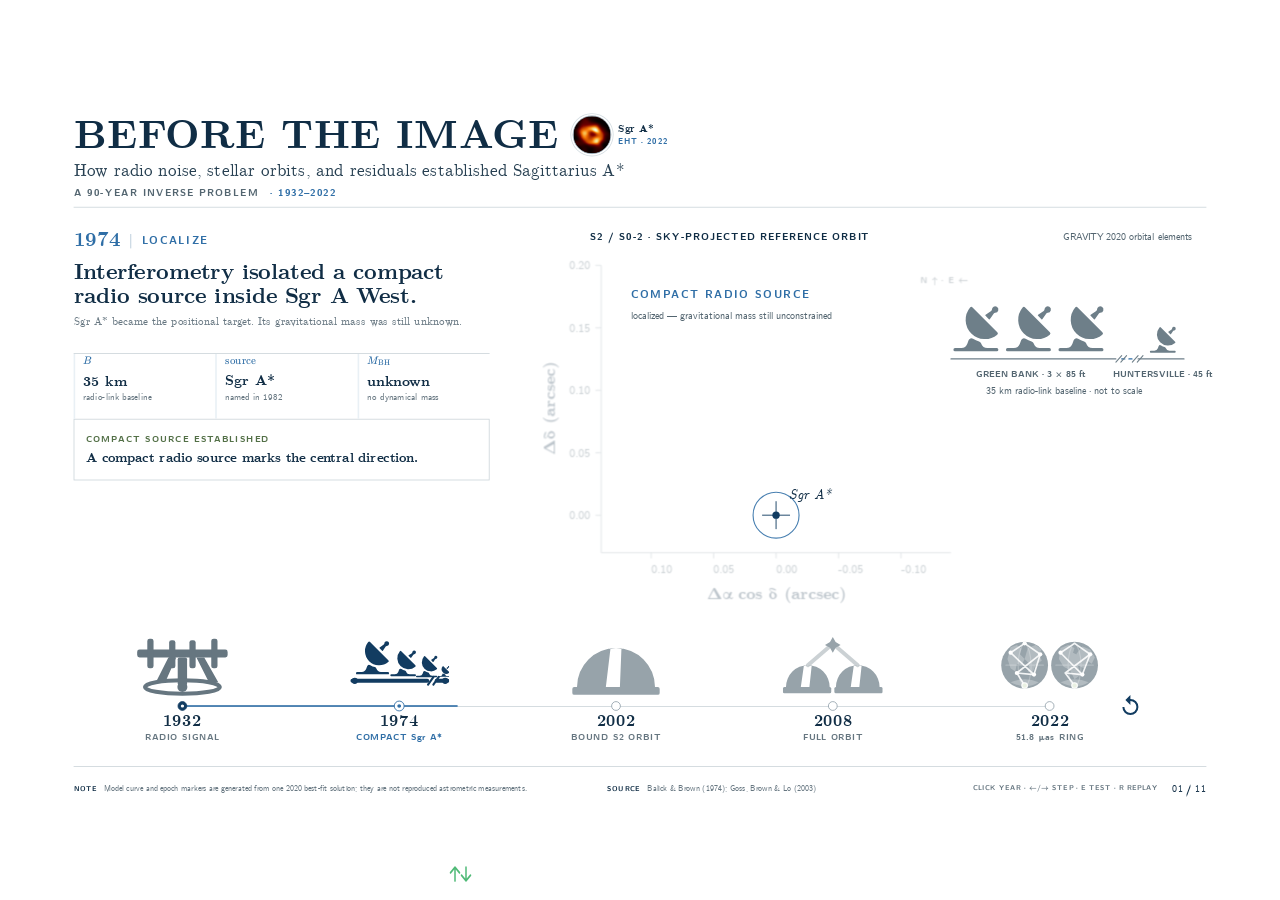
==== commit 5865ee94: "Publish Sagittarius A demo with full presentation workbench" ====
--- a/index.html
+++ b/index.html
@@ -1,7 +1,7 @@
 <!DOCTYPE html>
 <html lang="en">
 <head>
-<meta http-equiv="Content-Security-Policy" content="default-src 'self'; script-src 'self'; style-src 'self' 'unsafe-inline'; font-src 'self' data:; img-src 'self' data: blob:; connect-src 'none'; object-src 'none'; base-uri 'self'; form-action 'none'">
+<meta http-equiv="Content-Security-Policy" content="default-src 'self'; script-src 'self'; style-src 'self' 'unsafe-inline'; font-src 'self' data:; img-src 'self' data: blob:; connect-src 'self'; media-src 'self' blob:; worker-src 'self' blob:; object-src 'none'; base-uri 'self'; form-action 'none'">
 <meta name="referrer" content="no-referrer">
 <link rel="icon" href="./black-hole.svg" type="image/svg+xml">
 <meta charset="utf-8">
@@ -9,14 +9,20 @@
 <title>Before the Image — Sagittarius A* · SlideBlocks</title>
 <meta http-equiv="Content-Type" content="text/html; charset=UTF-8">
 <meta property="slidev:version" content="52.18.1">
-<meta property="og:title" content="Before the Image — Sagittarius A* · SlideBlocks">  <script type="module" crossorigin src="./assets/index-BfxZSjhk.js"></script>
-  <link rel="modulepreload" crossorigin href="./assets/rolldown-runtime-hePW80VL.js">
-  <link rel="modulepreload" crossorigin href="./assets/modules/shiki-DoY4k1VH.js">
-  <link rel="modulepreload" crossorigin href="./assets/modules/vue-sjV0SawK.js">
-  <link rel="modulepreload" crossorigin href="./assets/slidev/context-BN7LPSOT.js">
-  <link rel="modulepreload" crossorigin href="./assets/slidev/useNav-D9oJRbc_.js">
+<meta property="og:title" content="Before the Image — Sagittarius A* · SlideBlocks">  <script type="module" crossorigin src="./assets/index-fe-fKahT.js"></script>
+  <link rel="modulepreload" crossorigin href="./assets/rolldown-runtime-B0Z9INg1.js">
+  <link rel="modulepreload" crossorigin href="./assets/modules/shiki-R7GttUlU.js">
+  <link rel="modulepreload" crossorigin href="./assets/modules/vue-CYgLkkA1.js">
+  <link rel="modulepreload" crossorigin href="./assets/slidev/state-mn2P59cW.js">
+  <link rel="modulepreload" crossorigin href="./assets/_plugin-vue_export-helper-BDNMzG2s.js">
+  <link rel="modulepreload" crossorigin href="./assets/slidev/context-BQRMaGOs.js">
+  <link rel="modulepreload" crossorigin href="./assets/slidev/useNav-iPbAMzXA.js">
+  <link rel="modulepreload" crossorigin href="./assets/syncState-4unN8zSw.js">
+  <link rel="modulepreload" crossorigin href="./assets/useDrawings-Bp8mRgs3.js">
+  <link rel="modulepreload" crossorigin href="./assets/shared-C6KWyk7a.js">
+  <link rel="modulepreload" crossorigin href="./assets/slidev/client-hI3NkV0l.js">
   <link rel="stylesheet" crossorigin href="./assets/modules/shiki-BrmBd2_v.css">
-  <link rel="stylesheet" crossorigin href="./assets/index-CBm4dX-9.css">
+  <link rel="stylesheet" crossorigin href="./assets/index-6nRlZR-X.css">
 </head>
 <body>
   <div id="app"></div>
--- a/assets/index-6nRlZR-X.css
+++ b/assets/index-6nRlZR-X.css
@@ -0,0 +1 @@
+.disable-view-transition[data-v-a7136532] *{view-transition-name:none!important}.slidev-page[data-v-a7136532]{--slidev-slide-zoom-scale:1;width:calc(100% / var(--slidev-slide-zoom-scale));height:calc(100% / var(--slidev-slide-zoom-scale));transform-origin:0 0;scale:var(--slidev-slide-zoom-scale);--slidev-slide-scale:calc(var(--slidev-slide-container-scale) * var(--slidev-slide-zoom-scale));position:absolute;inset:0}.print-slide-container[data-v-1a891caa]{--un-translate-x:0;--un-translate-y:0;transform:translateX(var(--un-translate-x)) translateY(var(--un-translate-y)) translateZ(var(--un-translate-z)) rotate(var(--un-rotate)) rotateX(var(--un-rotate-x)) rotateY(var(--un-rotate-y)) rotateZ(var(--un-rotate-z)) skewX(var(--un-skew-x)) skewY(var(--un-skew-y)) scaleX(var(--un-scale-x)) scaleY(var(--un-scale-y)) scaleZ(var(--un-scale-z));break-after:page;--un-bg-opacity:1;background-color:rgb(255 255 255/var(--un-bg-opacity));position:relative;overflow:hidden}.dark .print-slide-container[data-v-1a891caa]{--un-bg-opacity:1;background-color:rgb(18 18 18/var(--un-bg-opacity))}html.print,html.print body,html.print #app{height:auto;overflow:auto}html.print #page-root{height:auto;overflow:hidden}html.print *{-webkit-print-color-adjust:exact}html.print{width:100%;height:100%;overflow:visible}html.print body{float:none;border:0;margin:0 auto;padding:0;overflow:visible}*,:before,:after{box-sizing:border-box;border-style:solid;border-width:0;border-color:var(--un-default-border-color,#e5e7eb)}:before,:after{--un-content:""}html,:host{-webkit-text-size-adjust:100%;tab-size:4;font-feature-settings:normal;font-variation-settings:normal;-webkit-tap-highlight-color:transparent;font-family:ui-sans-serif,system-ui,sans-serif,Apple Color Emoji,Segoe UI Emoji,Segoe UI Symbol,Noto Color Emoji;line-height:1.5}body{line-height:inherit;margin:0}hr{height:0;color:inherit;border-top-width:1px}abbr:where([title]){-webkit-text-decoration:underline dotted;text-decoration:underline dotted}h1,h2,h3,h4,h5,h6{font-size:inherit;font-weight:inherit}a{color:inherit;-webkit-text-decoration:inherit;text-decoration:inherit}b,strong{font-weight:bolder}code,kbd,samp,pre{font-feature-settings:normal;font-variation-settings:normal;font-family:ui-monospace,SFMono-Regular,Menlo,Monaco,Consolas,Liberation Mono,Courier New,monospace;font-size:1em}small{font-size:80%}sub,sup{vertical-align:baseline;font-size:75%;line-height:0;position:relative}sub{bottom:-.25em}sup{top:-.5em}table{text-indent:0;border-color:inherit;border-collapse:collapse}button,input,optgroup,select,textarea{font-feature-settings:inherit;font-variation-settings:inherit;font-family:inherit;font-size:100%;font-weight:inherit;line-height:inherit;color:inherit;margin:0;padding:0}button,select{text-transform:none}button,[type=button],[type=reset],[type=submit]{-webkit-appearance:button;background-color:#0000;background-image:none}:-moz-focusring{outline:auto}:-moz-ui-invalid{box-shadow:none}progress{vertical-align:baseline}::-webkit-inner-spin-button{height:auto}::-webkit-outer-spin-button{height:auto}[type=search]{-webkit-appearance:textfield;outline-offset:-2px}::-webkit-search-decoration{-webkit-appearance:none}::-webkit-file-upload-button{-webkit-appearance:button;font:inherit}summary{display:list-item}blockquote,dl,dd,h1,h2,h3,h4,h5,h6,hr,figure,p,pre{margin:0}fieldset{margin:0;padding:0}legend{padding:0}ol,ul,menu{margin:0;padding:0;list-style:none}dialog{padding:0}textarea{resize:vertical}input::placeholder,textarea::placeholder{opacity:1;color:#9ca3af}button,[role=button]{cursor:pointer}:disabled{cursor:default}img,svg,video,canvas,audio,iframe,embed,object{vertical-align:middle;display:block}img,video{max-width:100%;height:auto}[hidden]:where(:not([hidden=until-found])){display:none}*,:before,:after,::backdrop{--un-rotate:0;--un-rotate-x:0;--un-rotate-y:0;--un-rotate-z:0;--un-scale-x:1;--un-scale-y:1;--un-scale-z:1;--un-skew-x:0;--un-skew-y:0;--un-translate-x:0;--un-translate-y:0;--un-translate-z:0;--un-pan-x: ;--un-pan-y: ;--un-pinch-zoom: ;--un-scroll-snap-strictness:proximity;--un-ordinal: ;--un-slashed-zero: ;--un-numeric-figure: ;--un-numeric-spacing: ;--un-numeric-fraction: ;--un-border-spacing-x:0;--un-border-spacing-y:0;--un-ring-offset-shadow:0 0 #0000;--un-ring-shadow:0 0 #0000;--un-shadow-inset: ;--un-shadow:0 0 #0000;--un-ring-inset: ;--un-ring-offset-width:0px;--un-ring-offset-color:#fff;--un-ring-width:0px;--un-ring-color:#93c5fd80;--un-blur: ;--un-brightness: ;--un-contrast: ;--un-drop-shadow: ;--un-grayscale: ;--un-hue-rotate: ;--un-invert: ;--un-saturate: ;--un-sepia: ;--un-backdrop-blur: ;--un-backdrop-brightness: ;--un-backdrop-contrast: ;--un-backdrop-grayscale: ;--un-backdrop-hue-rotate: ;--un-backdrop-invert: ;--un-backdrop-opacity: ;--un-backdrop-saturate: ;--un-backdrop-sepia: }.prose{color:var(--un-prose-body);max-width:65ch}.prose :where(p):not(:where([class~=not-prose],[class~=not-prose] *)){margin-top:1.25em;margin-bottom:1.25em}.prose :where([class~=lead]):not(:where([class~=not-prose],[class~=not-prose] *)){color:var(--un-prose-lead);margin-top:1.2em;margin-bottom:1.2em;font-size:1.25em;line-height:1.6}.prose :where(a):not(:where([class~=not-prose],[class~=not-prose] *)){color:var(--un-prose-links);font-weight:500;text-decoration:underline}.prose :where(strong):not(:where([class~=not-prose],[class~=not-prose] *)){color:var(--un-prose-bold);font-weight:600}.prose :where(a strong):not(:where([class~=not-prose],[class~=not-prose] *)),.prose :where(blockquote strong):not(:where([class~=not-prose],[class~=not-prose] *)),.prose :where(thead th strong):not(:where([class~=not-prose],[class~=not-prose] *)){color:inherit}.prose :where(ol):not(:where([class~=not-prose],[class~=not-prose] *)){margin-top:1.25em;margin-bottom:1.25em;padding-inline-start:1.625em;list-style-type:decimal}.prose :where(ol[type=A]):not(:where([class~=not-prose],[class~=not-prose] *)){list-style-type:upper-alpha}.prose :where(ol[type=a]):not(:where([class~=not-prose],[class~=not-prose] *)){list-style-type:lower-alpha}.prose :where(ol[type=A s]):not(:where([class~=not-prose],[class~=not-prose] *)){list-style-type:upper-alpha}.prose :where(ol[type=a s]):not(:where([class~=not-prose],[class~=not-prose] *)){list-style-type:lower-alpha}.prose :where(ol[type=I]):not(:where([class~=not-prose],[class~=not-prose] *)){list-style-type:upper-roman}.prose :where(ol[type=i]):not(:where([class~=not-prose],[class~=not-prose] *)){list-style-type:lower-roman}.prose :where(ol[type=I s]):not(:where([class~=not-prose],[class~=not-prose] *)){list-style-type:upper-roman}.prose :where(ol[type=i s]):not(:where([class~=not-prose],[class~=not-prose] *)){list-style-type:lower-roman}.prose :where(ol[type="1"]):not(:where([class~=not-prose],[class~=not-prose] *)){list-style-type:decimal}.prose :where(ul):not(:where([class~=not-prose],[class~=not-prose] *)){margin-top:1.25em;margin-bottom:1.25em;padding-inline-start:1.625em;list-style-type:disc}.prose :where(ol>li):not(:where([class~=not-prose],[class~=not-prose] *))::marker{color:var(--un-prose-counters);font-weight:400}.prose :where(ul>li):not(:where([class~=not-prose],[class~=not-prose] *))::marker{color:var(--un-prose-bullets)}.prose :where(dt):not(:where([class~=not-prose],[class~=not-prose] *)){color:var(--un-prose-headings);margin-top:1.25em;font-weight:600}.prose :where(hr):not(:where([class~=not-prose],[class~=not-prose] *)){border-color:var(--un-prose-hr);border-top-width:1px;margin-top:3em;margin-bottom:3em}.prose :where(blockquote):not(:where([class~=not-prose],[class~=not-prose] *)){color:var(--un-prose-quotes);border-inline-start-width:.25rem;border-inline-start-color:var(--un-prose-quote-borders);quotes:"“""”""‘""’";margin-top:1.6em;margin-bottom:1.6em;padding-inline-start:1em;font-style:italic;font-weight:500}.prose :where(blockquote p:first-of-type):not(:where([class~=not-prose],[class~=not-prose] *)):before{content:open-quote}.prose :where(blockquote p:last-of-type):not(:where([class~=not-prose],[class~=not-prose] *)):after{content:close-quote}.prose :where(h1):not(:where([class~=not-prose],[class~=not-prose] *)){color:var(--un-prose-headings);margin-top:0;margin-bottom:.888889em;font-size:2.25em;font-weight:800;line-height:1.11111}.prose :where(h1 strong):not(:where([class~=not-prose],[class~=not-prose] *)){color:inherit;font-weight:900}.prose :where(h2):not(:where([class~=not-prose],[class~=not-prose] *)){color:var(--un-prose-headings);margin-top:2em;margin-bottom:1em;font-size:1.5em;font-weight:700;line-height:1.33333}.prose :where(h2 strong):not(:where([class~=not-prose],[class~=not-prose] *)){color:inherit;font-weight:800}.prose :where(h3):not(:where([class~=not-prose],[class~=not-prose] *)){color:var(--un-prose-headings);margin-top:1.6em;margin-bottom:.6em;font-size:1.25em;font-weight:600;line-height:1.6}.prose :where(h3 strong):not(:where([class~=not-prose],[class~=not-prose] *)){color:inherit;font-weight:700}.prose :where(h4):not(:where([class~=not-prose],[class~=not-prose] *)){color:var(--un-prose-headings);margin-top:1.5em;margin-bottom:.5em;font-weight:600;line-height:1.5}.prose :where(h4 strong):not(:where([class~=not-prose],[class~=not-prose] *)){color:inherit;font-weight:700}.prose :where(img):not(:where([class~=not-prose],[class~=not-prose] *)){margin-top:2em;margin-bottom:2em}.prose :where(picture):not(:where([class~=not-prose],[class~=not-prose] *)){margin-top:2em;margin-bottom:2em;display:block}.prose :where(video):not(:where([class~=not-prose],[class~=not-prose] *)){margin-top:2em;margin-bottom:2em}.prose :where(kbd):not(:where([class~=not-prose],[class~=not-prose] *)){color:var(--un-prose-kbd);box-shadow:0 0 0 1px rgb(var(--un-prose-kbd-shadows) / 10%), 0 3px 0 rgb(var(--un-prose-kbd-shadows) / 10%);padding-top:.1875em;padding-inline-end:.375em;padding-bottom:.1875em;border-radius:.3125rem;padding-inline-start:.375em;font-family:inherit;font-size:.875em;font-weight:500}.prose :where(code):not(:where([class~=not-prose],[class~=not-prose] *)){color:var(--un-prose-code);font-size:.875em;font-weight:600}.prose :where(code):not(:where([class~=not-prose],[class~=not-prose] *)):before,.prose :where(code):not(:where([class~=not-prose],[class~=not-prose] *)):after{content:"`"}.prose :where(a code):not(:where([class~=not-prose],[class~=not-prose] *)),.prose :where(h1 code):not(:where([class~=not-prose],[class~=not-prose] *)){color:inherit}.prose :where(h2 code):not(:where([class~=not-prose],[class~=not-prose] *)){color:inherit;font-size:.875em}.prose :where(h3 code):not(:where([class~=not-prose],[class~=not-prose] *)){color:inherit;font-size:.9em}.prose :where(h4 code):not(:where([class~=not-prose],[class~=not-prose] *)),.prose :where(blockquote code):not(:where([class~=not-prose],[class~=not-prose] *)),.prose :where(thead th code):not(:where([class~=not-prose],[class~=not-prose] *)){color:inherit}.prose :where(pre):not(:where([class~=not-prose],[class~=not-prose] *)){color:var(--un-prose-pre-code);background-color:var(--un-prose-pre-bg);padding-top:.857143em;padding-inline-end:1.14286em;padding-bottom:.857143em;border-radius:.375rem;margin-top:1.71429em;margin-bottom:1.71429em;padding-inline-start:1.14286em;font-size:.875em;font-weight:400;line-height:1.71429;overflow-x:auto}.prose :where(pre code):not(:where([class~=not-prose],[class~=not-prose] *)){font-weight:inherit;color:inherit;font-size:inherit;font-family:inherit;line-height:inherit;background-color:#0000;border-width:0;border-radius:0;padding:0}.prose :where(pre code):not(:where([class~=not-prose],[class~=not-prose] *)):before,.prose :where(pre code):not(:where([class~=not-prose],[class~=not-prose] *)):after{content:none}.prose :where(table):not(:where([class~=not-prose],[class~=not-prose] *)){table-layout:auto;width:100%;margin-top:2em;margin-bottom:2em;font-size:.875em;line-height:1.71429}.prose :where(thead):not(:where([class~=not-prose],[class~=not-prose] *)){border-bottom-width:1px;border-bottom-color:var(--un-prose-th-borders)}.prose :where(thead th):not(:where([class~=not-prose],[class~=not-prose] *)){color:var(--un-prose-headings);vertical-align:bottom;padding-inline-end:.571429em;padding-bottom:.571429em;padding-inline-start:.571429em;font-weight:600}.prose :where(tbody tr):not(:where([class~=not-prose],[class~=not-prose] *)){border-bottom-width:1px;border-bottom-color:var(--un-prose-td-borders)}.prose :where(tbody tr:last-child):not(:where([class~=not-prose],[class~=not-prose] *)){border-bottom-width:0}.prose :where(tbody td):not(:where([class~=not-prose],[class~=not-prose] *)){vertical-align:baseline}.prose :where(tfoot):not(:where([class~=not-prose],[class~=not-prose] *)){border-top-width:1px;border-top-color:var(--un-prose-th-borders)}.prose :where(tfoot td):not(:where([class~=not-prose],[class~=not-prose] *)){vertical-align:top}.prose :where(th,td):not(:where([class~=not-prose],[class~=not-prose] *)){text-align:start}.prose :where(figure>*):not(:where([class~=not-prose],[class~=not-prose] *)){margin-top:0;margin-bottom:0}.prose :where(figcaption):not(:where([class~=not-prose],[class~=not-prose] *)){color:var(--un-prose-captions);margin-top:.857143em;font-size:.875em;line-height:1.42857}.prose{font-size:1rem;line-height:1.75}.prose :where(picture>img):not(:where([class~=not-prose],[class~=not-prose] *)){margin-top:0;margin-bottom:0}.prose :where(li):not(:where([class~=not-prose],[class~=not-prose] *)){margin-top:.5em;margin-bottom:.5em}.prose :where(ol>li):not(:where([class~=not-prose],[class~=not-prose] *)),.prose :where(ul>li):not(:where([class~=not-prose],[class~=not-prose] *)){padding-inline-start:.375em}.prose :where():not(:where([class~=not-prose],[class~=not-prose] *)){margin-top:1.25em;margin-bottom:1.25em}.prose :where(ul ul,ul ol,ol ul,ol ol):not(:where([class~=not-prose],[class~=not-prose] *)){margin-top:.75em;margin-bottom:.75em}.prose :where(dl):not(:where([class~=not-prose],[class~=not-prose] *)){margin-top:1.25em;margin-bottom:1.25em}.prose :where(dd):not(:where([class~=not-prose],[class~=not-prose] *)){margin-top:.5em;padding-inline-start:1.625em}.prose :where(hr+*):not(:where([class~=not-prose],[class~=not-prose] *)),.prose :where(h2+*):not(:where([class~=not-prose],[class~=not-prose] *)),.prose :where(h3+*):not(:where([class~=not-prose],[class~=not-prose] *)),.prose :where(h4+*):not(:where([class~=not-prose],[class~=not-prose] *)){margin-top:0}.prose :where(thead th:first-child):not(:where([class~=not-prose],[class~=not-prose] *)){padding-inline-start:0}.prose :where(thead th:last-child):not(:where([class~=not-prose],[class~=not-prose] *)){padding-inline-end:0}.prose :where(tbody td,tfoot td):not(:where([class~=not-prose],[class~=not-prose] *)){padding-top:.571429em;padding-inline-end:.571429em;padding-bottom:.571429em;padding-inline-start:.571429em}.prose :where(tbody td:first-child,tfoot td:first-child):not(:where([class~=not-prose],[class~=not-prose] *)){padding-inline-start:0}.prose :where(tbody td:last-child,tfoot td:last-child):not(:where([class~=not-prose],[class~=not-prose] *)){padding-inline-end:0}.prose :where(figure):not(:where([class~=not-prose],[class~=not-prose] *)){margin-top:2em;margin-bottom:2em}.prose :where():not(:where([class~=not-prose],[class~=not-prose] *)){margin-top:0;margin-bottom:0}.prose{--un-prose-body:#374151;--un-prose-invert-body:#d1d5db;--un-prose-headings:#111827;--un-prose-invert-headings:white;--un-prose-lead:#4b5563;--un-prose-invert-lead:#9ca3af;--un-prose-links:#111827;--un-prose-invert-links:white;--un-prose-bold:#111827;--un-prose-invert-bold:white;--un-prose-counters:#6b7280;--un-prose-invert-counters:#9ca3af;--un-prose-bullets:#d1d5db;--un-prose-invert-bullets:#4b5563;--un-prose-hr:#e5e7eb;--un-prose-invert-hr:#374151;--un-prose-quotes:#111827;--un-prose-invert-quotes:#f3f4f6;--un-prose-quote-borders:#e5e7eb;--un-prose-invert-quote-borders:#374151;--un-prose-captions:#6b7280;--un-prose-invert-captions:#9ca3af;--un-prose-kbd:#111827;--un-prose-invert-kbd:white;--un-prose-kbd-shadows:#111827;--un-prose-invert-kbd-shadows:white;--un-prose-code:#111827;--un-prose-invert-code:white;--un-prose-pre-code:#e5e7eb;--un-prose-invert-pre-code:#d1d5db;--un-prose-pre-bg:#1f2937;--un-prose-invert-pre-bg:#00000080;--un-prose-th-borders:#d1d5db;--un-prose-invert-th-borders:#4b5563;--un-prose-td-borders:#e5e7eb;--un-prose-invert-td-borders:#374151}.dark .dark\:prose-invert{--un-prose-body:var(--un-prose-invert-body);--un-prose-headings:var(--un-prose-invert-headings);--un-prose-lead:var(--un-prose-invert-lead);--un-prose-links:var(--un-prose-invert-links);--un-prose-bold:var(--un-prose-invert-bold);--un-prose-counters:var(--un-prose-invert-counters);--un-prose-bullets:var(--un-prose-invert-bullets);--un-prose-hr:var(--un-prose-invert-hr);--un-prose-quotes:var(--un-prose-invert-quotes);--un-prose-quote-borders:var(--un-prose-invert-quote-borders);--un-prose-captions:var(--un-prose-invert-captions);--un-prose-kbd:var(--un-prose-invert-kbd);--un-prose-kbd-shadows:var(--un-prose-invert-kbd-shadows);--un-prose-code:var(--un-prose-invert-code);--un-prose-pre-code:var(--un-prose-invert-pre-code);--un-prose-pre-bg:var(--un-prose-invert-pre-bg);--un-prose-th-borders:var(--un-prose-invert-th-borders);--un-prose-td-borders:var(--un-prose-invert-td-borders)}.container{width:100%}.z-camera{z-index:15}.z-context-menu{z-index:60}.z-dragging{z-index:18}.z-label{z-index:40}.z-menu{z-index:20}.z-modal{z-index:70}.z-nav{z-index:50}.slidev-glass-effect{--un-bg-opacity:1;background-color:rgb(255 255 255/var(--un-bg-opacity));--un-shadow:var(--un-shadow-inset) 0 20px 25px -5px var(--un-shadow-color,#0000001a),var(--un-shadow-inset) 0 8px 10px -6px var(--un-shadow-color,#0000001a);box-shadow:var(--un-ring-offset-shadow), var(--un-ring-shadow), var(--un-shadow);--un-backdrop-blur:blur(8px);-webkit-backdrop-filter:var(--un-backdrop-blur) var(--un-backdrop-brightness) var(--un-backdrop-contrast) var(--un-backdrop-grayscale) var(--un-backdrop-hue-rotate) var(--un-backdrop-invert) var(--un-backdrop-opacity) var(--un-backdrop-saturate) var(--un-backdrop-sepia);backdrop-filter:var(--un-backdrop-blur) var(--un-backdrop-brightness) var(--un-backdrop-contrast) var(--un-backdrop-grayscale) var(--un-backdrop-hue-rotate) var(--un-backdrop-invert) var(--un-backdrop-opacity) var(--un-backdrop-saturate) var(--un-backdrop-sepia);border-width:1px;border-color:#9ca3af33;--un-bg-opacity:.75!important}.border-main,.dark [border~=dark\:main],.dark [dark\:border~=main],[border-main=""],[border~=main]{border-color:#9ca3af33}.border-primary,.hover\:border-primary:hover{border-color:var(--slidev-theme-primary)}.bg-active{background-color:#9ca3af1a}.bg-main{--un-bg-opacity:1;background-color:rgb(255 255 255/var(--un-bg-opacity))}.dark .bg-main,.dark .slidev-glass-effect{--un-bg-opacity:1;background-color:rgb(18 18 18/var(--un-bg-opacity))}.bg-primary,[bg-primary=""]{background-color:var(--slidev-theme-primary)}.hover\:bg-active:hover,[hover\:bg-active=""]:hover{background-color:#9ca3af1a}.dark .text-main{--un-text-opacity:1;color:rgb(221 221 221/var(--un-text-opacity))}.text-main{--un-text-opacity:1;color:rgb(24 24 24/var(--un-text-opacity))}.text-primary,[text-primary=""]{color:var(--slidev-theme-primary)}@media print{.print-container{width:100%}}@media (width>=640px){.container{max-width:640px}@media print{.print-container{max-width:640px}}}@media (width>=768px){.container{max-width:768px}@media print{.print-container{max-width:768px}}}@media (width>=1024px){.container{max-width:1024px}@media print{.print-container{max-width:1024px}}}@media (width>=1280px){.container{max-width:1280px}@media print{.print-container{max-width:1280px}}}@media (width>=1536px){.container{max-width:1536px}@media print{.print-container{max-width:1536px}}}:root{--color-note:#0969da;--color-tip:#1a7f37;--color-warning:#9a6700;--color-severe:#bc4c00;--color-caution:#d1242f;--color-important:#8250df}@media (prefers-color-scheme:dark){:root{--color-note:#2f81f7;--color-tip:#3fb950;--color-warning:#d29922;--color-severe:#db6d28;--color-caution:#f85149;--color-important:#a371f7}}.markdown-alert{color:inherit;border-left:.25em solid #888;margin-bottom:16px;padding:.5rem 1rem}.markdown-alert>:first-child{margin-top:0}.markdown-alert>:last-child{margin-bottom:0}.markdown-alert .markdown-alert-title{align-items:center;font-weight:500;line-height:1;display:flex}.markdown-alert .markdown-alert-title .octicon{vertical-align:text-bottom;fill:currentColor;margin-right:.5rem;display:inline-block;overflow:visible!important}.markdown-alert.markdown-alert-note{border-left-color:var(--color-note)}.markdown-alert.markdown-alert-note .markdown-alert-title{color:var(--color-note)}.markdown-alert.markdown-alert-important{border-left-color:var(--color-important)}.markdown-alert.markdown-alert-important .markdown-alert-title{color:var(--color-important)}.markdown-alert.markdown-alert-warning{border-left-color:var(--color-warning)}.markdown-alert.markdown-alert-warning .markdown-alert-title{color:var(--color-warning)}.markdown-alert.markdown-alert-tip{border-left-color:var(--color-tip)}.markdown-alert.markdown-alert-tip .markdown-alert-title{color:var(--color-tip)}.markdown-alert.markdown-alert-caution{border-left-color:var(--color-caution)}.markdown-alert.markdown-alert-caution .markdown-alert-title{color:var(--color-caution)}:root{--slidev-code-background:#f5f5f5;--slidev-code-foreground:#1b1b1b;--slidev-code-font-family:"Fira Code",ui-monospace,SFMono-Regular,Menlo,Monaco,Consolas,"Liberation Mono","Courier New",monospace;--slidev-code-padding:8px;--slidev-code-font-size:12px;--slidev-code-line-height:18px;--slidev-code-radius:4px;--slidev-code-margin:4px 0;--slidev-theme-primary:#3ab9d5;--slidev-transition-duration:.5s;--slidev-slide-container-background:black;--slidev-controls-foreground:white;--slidev-code-tab-divider:#e5e5e5;--slidev-code-tab-text-color:#67676c;--slidev-code-tab-font-size:12px;--slidev-code-tab-active-text-color:#3c3c43}html.dark{--slidev-code-background:#1b1b1b;--slidev-code-foreground:#eee;--slidev-code-tab-divider:#222;--slidev-code-tab-text-color:#98989f;--slidev-code-tab-active-text-color:#dfdfd6}html,body,#app,#page-root{width:100%;height:100vh;height:calc(var(--vh,1vh) * 100);-webkit-print-color-adjust:exact;print-color-adjust:exact;--un-bg-opacity:1;background-color:rgb(255 255 255/var(--un-bg-opacity));margin:0;padding:0;font-family:Avenir Next,Nunito Sans,ui-sans-serif,system-ui,-apple-system,BlinkMacSystemFont,Segoe UI,Roboto,Helvetica Neue,Arial,Noto Sans,sans-serif,Apple Color Emoji,Segoe UI Emoji,Segoe UI Symbol,Noto Color Emoji;overflow:hidden}.dark html,.dark body,.dark #app,.dark #page-root{--un-bg-opacity:1;background-color:rgb(18 18 18/var(--un-bg-opacity))}html{background:0 0}.slidev-icon-btn{aspect-ratio:1;-webkit-user-select:none;user-select:none;cursor:pointer;vertical-align:middle;opacity:.75;border-radius:.25rem;outline:none;justify-content:center;align-items:center;padding:.25rem;transition-property:color,background-color,border-color,text-decoration-color,fill,stroke,opacity,box-shadow,transform,filter,-webkit-backdrop-filter,backdrop-filter;transition-duration:.2s;transition-timing-function:cubic-bezier(.4,0,.2,1);display:inline-flex;position:relative}@media (width>=768px){.slidev-icon-btn{padding:.5rem}}.slidev-icon-btn:hover{--un-bg-opacity:.1;background-color:rgb(156 163 175/var(--un-bg-opacity))}.slidev-icon-btn:focus-visible{opacity:1;--un-outline-color-opacity:1;outline-width:2px;outline-color:rgb(0 0 0/var(--un-outline-color-opacity));outline-offset:2px;outline-style:solid}.dark .slidev-icon-btn:focus-visible{--un-outline-color-opacity:1;outline-color:rgb(255 255 255/var(--un-outline-color-opacity))}.slidev-icon-btn.shallow{opacity:.3}.slidev-icon-btn.active{opacity:1}.slidev-icon-btn.disabled{opacity:.25;pointer-events:none}.slidev-layout a.slidev-icon-btn{border-style:none}.slidev-layout a.slidev-icon-btn:hover{--un-text-opacity:1;color:rgb(255 255 255/var(--un-text-opacity));border-style:none}.slidev-icon{vertical-align:sub;line-height:1em;display:inline-block}.slidev-page{width:100%;position:relative;top:0;left:0;right:0}.slidev-note-with-clicks .slidev-note-fade{color:#888c}.dark .slidev-note-with-clicks .slidev-note-fade{color:#a1a1a1cc}.slidev-note-click-mark{-webkit-user-select:none;user-select:none;--un-text-opacity:1;color:rgb(167 139 250/var(--un-text-opacity));background-color:#a78bfa1a;border-width:1px;border-color:#0000;border-radius:.25rem;align-items:center;padding-left:.25rem;padding-right:.25rem;font-family:Fira Code,ui-monospace,SFMono-Regular,Menlo,Monaco,Consolas,Liberation Mono,Courier New,monospace;font-size:.7em;display:inline-flex}.slidev-note-click-mark.slidev-note-click-mark-active{--un-border-opacity:1;border-width:1px;border-color:rgb(167 139 250/var(--un-border-opacity))}.slidev-note-click-mark.slidev-note-click-mark-past{filter:saturate(0);opacity:.5}.slidev-note-click-mark.slidev-note-click-mark-future{opacity:.5}.slidev-note-click-mark:before{content:"";--un-icon:url("data:image/svg+xml;utf8,%3Csvg viewBox='0 0 32 32' width='1.2em' height='1.2em' xmlns='http://www.w3.org/2000/svg' %3E%3Cpath fill='currentColor' d='M23 28a1 1 0 0 1-.71-.29l-6.13-6.14l-3.33 5a1 1 0 0 1-1 .44a1 1 0 0 1-.81-.7l-6-20A1 1 0 0 1 6.29 5l20 6a1 1 0 0 1 .7.81a1 1 0 0 1-.44 1l-5 3.33l6.14 6.13a1 1 0 0 1 0 1.42l-4 4A1 1 0 0 1 23 28m0-2.41L25.59 23l-7.16-7.15l5.25-3.5L7.49 7.49l4.86 16.19l3.5-5.25Z'/%3E%3C/svg%3E");-webkit-mask:var(--un-icon) no-repeat;-webkit-mask:var(--un-icon) no-repeat;mask:var(--un-icon) no-repeat;color:inherit;opacity:.8;background-color:currentColor;width:1.2em;height:1.2em;display:inline-block;-webkit-mask-size:100% 100%;mask-size:100% 100%}.slidev-note-click-mark:after{content:attr(data-clicks);display:inline-block;transform:translateY(.1em)}.slidev-form-button{--un-text-opacity:1;color:rgb(255 255 255/var(--un-text-opacity));--un-border-opacity:1;border-bottom-width:2px;border-color:rgb(55 65 81/var(--un-border-opacity));--un-bg-opacity:1;background-color:rgb(107 114 128/var(--un-bg-opacity));border-radius:.25rem;padding:.25rem 1rem}.slidev-form-button:hover{--un-border-opacity:1;border-color:rgb(75 85 99/var(--un-border-opacity));--un-bg-opacity:1;background-color:rgb(156 163 175/var(--un-bg-opacity))}.slidev-form-button.primary{--un-border-opacity:1;border-color:rgb(17 94 89/var(--un-border-opacity));--un-bg-opacity:1;background-color:rgb(13 148 136/var(--un-bg-opacity))}.slidev-form-button.primary:hover{--un-border-opacity:1;border-color:rgb(15 118 110/var(--un-border-opacity));--un-bg-opacity:1;background-color:rgb(20 184 166/var(--un-bg-opacity))}.rough-annotation{transform:scale(calc(1 / var(--slidev-slide-scale)))}#twoslash-container{position:fixed}#twoslash-container .v-popper__wrapper:not(.no-slide-scale>*){zoom:var(--slidev-slide-scale)}#twoslash-container .v-popper__popper:not(.no-slide-scale>*){translate:calc(10px * (1 - var(--slidev-slide-scale))) 0;width:max-content}.slidev-note ul{margin:0}html.dark:root{--lightningcss-light: ;--lightningcss-dark:initial;color-scheme:dark}html.dark .shiki{color:var(--shiki-dark,inherit);--twoslash-popup-bg:var(--shiki-dark-bg,inherit)}html.dark .shiki span{color:var(--shiki-dark)}html:not(.dark) .shiki{color:var(--shiki-light,inherit);--twoslash-popup-bg:var(--shiki-light-bg,inherit)}html:not(.dark) .shiki span{color:var(--shiki-light)}.twoslash-meta-line.twoslash-popover-line{margin-top:-10px}.slidev-code-wrapper{scroll-padding:var(--slidev-code-padding);margin:var(--slidev-code-margin)!important}.slidev-code-wrapper:-webkit-scrollbar{width:0}.slidev-code{background:var(--slidev-code-background);overflow:auto;font-family:var(--slidev-code-font-family)!important;padding:var(--slidev-code-padding)!important;font-size:var(--slidev-code-font-size)!important;line-height:var(--slidev-code-line-height)!important;border-radius:var(--slidev-code-radius)!important}.slidev-code-block-title,.slidev-code-group-tabs{background:var(--slidev-code-background);color:var(--slidev-code-tab-text-color);padding-left:var(--slidev-code-padding);padding-right:var(--slidev-code-padding);font-size:var(--slidev-code-tab-font-size);border-radius:var(--slidev-code-radius) var(--slidev-code-radius) 0 0;box-shadow:inset 0 -1px var(--slidev-code-tab-divider);align-items:center;gap:8px;display:flex}.slidev-code-block-title{padding:var(--slidev-code-padding)}.slidev-code-tab{font-size:var(--slidev-code-tab-font-size);white-space:nowrap;cursor:pointer;padding:var(--slidev-code-padding);color:var(--slidev-code-tab-text-color);border-bottom:2px solid #0000;align-items:center;gap:8px;transition:color .25s;display:flex;position:relative}.slidev-code-tab:hover{color:var(--slidev-code-tab-active-text-color)!important}.slidev-code-group-blocks .slidev-code-wrapper{margin:0!important}.slidev-code-group-blocks .slidev-code{border-radius:0 0 var(--slidev-code-radius) var(--slidev-code-radius)!important}.slidev-code-group-blocks .slidev-code-wrapper.active{display:block}.slidev-code-group-blocks .slidev-code-wrapper{display:none}.slidev-code-block-title+.slidev-code,.slidev-code-group-tabs+.slidev-code{border-top-left-radius:0!important;border-top-right-radius:0!important}.slidev-code .slidev-code-dishonored{opacity:.3;pointer-events:none}.slidev-code-line-numbers .slidev-code code{counter-reset:step;counter-increment:step calc(var(--start,1) - 1)}.slidev-code-line-numbers .slidev-code code .line:before{content:counter(step);counter-increment:step;text-align:right;--un-text-opacity:1;width:1rem;color:rgb(156 163 175/var(--un-text-opacity));margin-right:1.5rem;display:inline-block}.dark .slidev-code-line-numbers .slidev-code code .line:before{--un-text-opacity:1;color:rgb(75 85 99/var(--un-text-opacity))}.slidev-note :not(pre)>code,.slidev-layout :not(pre)>code{background:var(--slidev-code-background);border-radius:var(--slidev-code-radius);padding:.125rem .375rem;font-size:.9em;font-weight:300}.slidev-note :not(pre)>code:after,.slidev-note :not(pre)>code:before{content:""}.slidev-layout :not(pre)>code:before{margin-right:-.08em}.katex,.katex :after,.katex :before{border-color:currentColor}.slidev-katex-wrapper .mord.dishonored{opacity:.3}.slide-left-enter-active,.slide-left-leave-active,.slide-right-enter-active,.slide-right-leave-active,.slide-up-enter-active,.slide-up-leave-active,.slide-down-enter-active,.slide-down-leave-active{transition:all var(--slidev-transition-duration) ease}.slide-left-enter-from,.slide-right-leave-to{translate:100%}.slide-left-leave-to,.slide-right-enter-from{translate:-100%}.slide-up-enter-from,.slide-down-leave-to{translate:0 100%}.slide-up-leave-to,.slide-down-enter-from{translate:0 -100%}.fade-enter-active,.fade-leave-active{transition:opacity var(--slidev-transition-duration) ease}.fade-enter-from,.fade-leave-to{opacity:0}.fade-out-leave-active{transition:opacity calc(var(--slidev-transition-duration) * .6) ease-out}.fade-out-enter-active{transition:opacity calc(var(--slidev-transition-duration) * .8) ease-in;transition-delay:calc(var(--slidev-transition-duration) * .6)}.fade-out-enter-from,.fade-out-leave-to{opacity:0}:root{--twoslash-popup-bg:var(--slidev-code-background);--twoslash-popup-color:var(--slidev-code-foreground);--twoslash-docs-color:inherit;--twoslash-docs-font:inherit;--twoslash-code-font:"Fira Code",ui-monospace,SFMono-Regular,Menlo,Monaco,Consolas,"Liberation Mono","Courier New",monospace;--twoslash-underline-color:#8888;--twoslash-border-color:#8888;--twoslash-cursor-color:var(--slidev-theme-primary);--twoslash-matched-color:var(--slidev-theme-primary)}.twoslash-popup-container{font-size:13px}.twoslash-popup-container .twoslash-popup-code{font-size:.85em}.twoslash-floating .twoslash-popup-docs-tags .twoslash-popup-docs-tag-name{color:inherit;opacity:.5}.slidev-vclick-target{transition:all .1s}.slidev-vclick-target.slidev-vclick-anim-none{transition:none}.slidev-vclick-target.slidev-vclick-anim-fade-in{transition:all .3s}.slidev-vclick-hidden{opacity:0!important;pointer-events:none!important;-webkit-user-select:none!important;user-select:none!important}.slidev-vclick-hidden.slidev-vclick-anim-fade{opacity:.5!important}.slidev-vclick-hidden.slidev-vclick-anim-fade-in{opacity:0!important}.slidev-vclick-hidden.slidev-vclick-anim-up{translate:0 20px}.slidev-vclick-hidden.slidev-vclick-anim-down{translate:0 -20px}.slidev-vclick-hidden.slidev-vclick-anim-left{translate:20px}.slidev-vclick-hidden.slidev-vclick-anim-right{translate:-20px}.slidev-vclick-hidden.slidev-vclick-anim-scale{scale:.9}.slidev-vclick-display-none{display:none!important}.slidev-vclick-fade{opacity:.5}.slidev-layout{height:100%;padding:2.5rem 3.5rem;font-size:1.1rem}.slidev-layout pre,.slidev-layout code{-webkit-user-select:text;user-select:text}.slidev-layout code{font-family:Fira Code,ui-monospace,SFMono-Regular,Menlo,Monaco,Consolas,Liberation Mono,Courier New,monospace}.slidev-layout h1{margin-bottom:1rem;font-size:2.25rem;line-height:2.5rem}.slidev-layout h6{letter-spacing:.1em;text-transform:uppercase;padding-top:.25rem;font-size:.875rem;font-weight:500;line-height:1.25rem}:where(.slidev-layout) h6{opacity:.4}.slidev-layout p{margin-top:1rem;margin-bottom:1rem;line-height:1.5rem}.slidev-layout ul{list-style:square}.slidev-layout ol{list-style:decimal}.slidev-layout li{line-height:1.8em}.slidev-layout blockquote{background:var(--slidev-code-background);color:var(--slidev-code-foreground);border-left-width:1px;border-color:var(--slidev-theme-primary);border-radius:.25rem;padding:.25rem .5rem;font-size:.875rem;line-height:1.25rem}.slidev-layout blockquote>*{margin-top:0;margin-bottom:0}.slidev-layout table{width:100%}.slidev-layout tr{border-color:#9ca3af33;border-bottom-width:1px}.slidev-layout th{text-align:left;font-weight:400}.slidev-layout a{border-style:dashed;border-color:currentColor;border-bottom-width:1px}.slidev-layout a:hover{color:var(--slidev-theme-primary);border-style:solid}.slidev-layout td,.slidev-layout th{padding:.75rem .5rem}.slidev-layout b,.slidev-layout strong{font-weight:600}.slidev-layout kbd{--un-bg-opacity:.05;background-color:rgb(156 163 175/var(--un-bg-opacity));border-width:1px 1px 2px;border-color:#9ca3af33;border-radius:.25rem;padding:.125rem .25rem;font-family:Fira Code,ui-monospace,SFMono-Regular,Menlo,Monaco,Consolas,Liberation Mono,Courier New,monospace;font-size:.75rem;line-height:1rem}.slidev-layout h1,[dir=ltr] h1,.slidev-layout [dir=ltr] h1,.slidev-layout h6,[dir=ltr] h6,.slidev-layout [dir=ltr] h6{margin-left:-.05em;margin-right:0}.slidev-layout li,[dir=ltr] li,.slidev-layout [dir=ltr] li{margin-left:1.1em;margin-right:0;padding-left:.2em;padding-right:0}[dir=rtl] h1,.slidev-layout [dir=rtl] h1,[dir=rtl] h6,.slidev-layout [dir=rtl] h6{margin-left:0;margin-right:-.05em}[dir=rtl] li,.slidev-layout [dir=rtl] li{margin-left:0;margin-right:1.1em;padding-left:0;padding-right:.2em}.slidev-layout h1+p{opacity:.5;margin-top:-.5rem;margin-bottom:1rem}.slidev-layout p+h2,.slidev-layout ul+h2,.slidev-layout table+h2{margin-top:2.5rem}.slidev-layout h1{margin-bottom:1rem;margin-left:-.05em;font-size:2.25rem;line-height:2.5rem}.slidev-layout h2{font-size:1.875rem;line-height:2.25rem}.slidev-layout h3{font-size:1.5rem;line-height:2rem}.slidev-layout h4{font-size:1.25rem;line-height:1.75rem}.slidev-layout h5{font-size:1rem;line-height:1.5rem}.slidev-layout h6{letter-spacing:.1em;text-transform:uppercase;margin-left:-.05em;padding-top:.25rem;font-size:.875rem;font-weight:500;line-height:1.25rem}.slidev-layout h6:not(.opacity-100){opacity:.4}.slidev-layout.cover,.slidev-layout.intro{height:100%;display:grid}.slidev-layout.cover h1,.slidev-layout.intro h1{font-size:3.75rem;line-height:5rem}.slidev-layout.fact{text-align:center;height:100%;display:grid}.slidev-layout.fact h1{font-size:6rem;font-weight:700;line-height:1}.slidev-layout.fact h1+p{font-size:1.5rem;font-weight:700;line-height:2rem}.slidev-layout.statement{text-align:center;height:100%;display:grid}.slidev-layout.statement h1{font-size:3.75rem;font-weight:700;line-height:1}.slidev-layout.quote{height:100%;display:grid}.slidev-layout.quote h1+p{margin-top:.5rem}.slidev-layout.section h1{font-size:3.75rem;font-weight:500;line-height:5rem}:root{--prism-scheme:light;--prism-foreground:#6e6e6e;--prism-background:#f4f4f4;--prism-comment:#a8a8a8;--prism-string:#555;--prism-literal:#333;--prism-keyword:#000;--prism-function:#4f4f4f;--prism-deleted:#333;--prism-class:#333;--prism-builtin:#757575;--prism-property:#333;--prism-namespace:#4f4f4f;--prism-punctuation:#ababab;--prism-decorator:var(--prism-class);--prism-operator:var(--prism-punctuation);--prism-number:var(--prism-literal);--prism-boolean:var(--prism-literal);--prism-variable:var(--prism-literal);--prism-constant:var(--prism-literal);--prism-symbol:var(--prism-literal);--prism-interpolation:var(--prism-literal);--prism-selector:var(--prism-keyword);--prism-keyword-control:var(--prism-keyword);--prism-regex:var(--prism-string);--prism-json-property:var(--prism-property);--prism-inline-background:var(--prism-background);--prism-comment-style:italic;--prism-url-decoration:underline;--prism-line-number:#a5a5a5;--prism-line-number-gutter:#333;--prism-line-highlight-background:#eee;--prism-selection-background:#ddd;--prism-marker-color:var(--prism-foreground);--prism-marker-opacity:.4;--prism-marker-font-size:.8em;--prism-font-size:1em;--prism-line-height:1.5em;--prism-font-family:monospace;--prism-inline-font-size:var(--prism-font-size);--prism-block-font-size:var(--prism-font-size);--prism-tab-size:2;--prism-block-padding-x:1em;--prism-block-padding-y:1em;--prism-block-margin-x:0;--prism-block-margin-y:.5em;--prism-block-radius:.3em;--prism-inline-padding-x:.3em;--prism-inline-padding-y:.1em;--prism-inline-radius:.3em}div[class*=language-],pre[class*=language-],code[class*=language-]{font-size:var(--prism-font-size);font-family:var(--prism-font-family);text-align:left;white-space:pre;word-spacing:normal;word-break:normal;line-height:var(--prism-line-height);-moz-tab-size:var(--prism-tab-size);-o-tab-size:var(--prism-tab-size);tab-size:var(--prism-tab-size);-webkit-hyphens:none;hyphens:none;direction:ltr;color:var(--prism-foreground)!important}div[class*=language-],pre[class*=language-]{font-size:var(--prism-block-font-size);padding:var(--prism-block-padding-y) var(--prism-block-padding-x);margin:var(--prism-block-margin-y) var(--prism-block-margin-x);border-radius:var(--prism-block-radius);background:var(--prism-background);overflow:auto}:not(pre)>code[class*=language-]{font-size:var(--prism-inline-font-size);padding:var(--prism-inline-padding-y) var(--prism-inline-padding-x);border-radius:var(--prism-inline-radius);background:var(--prism-inline-background)}pre[class*=language-]::-moz-selection{background:var(--prism-selection-background)}pre[class*=language-] ::-moz-selection{background:var(--prism-selection-background)}code[class*=language-]::-moz-selection{background:var(--prism-selection-background)}code[class*=language-] ::-moz-selection{background:var(--prism-selection-background)}pre[class*=language-]::selection{background:var(--prism-selection-background)}pre[class*=language-] ::selection{background:var(--prism-selection-background)}code[class*=language-]::selection{background:var(--prism-selection-background)}code[class*=language-] ::selection{background:var(--prism-selection-background)}.token.comment,.token.prolog,.token.doctype,.token.cdata{color:var(--prism-comment);font-style:var(--prism-comment-style)}.token.namespace{color:var(--prism-namespace)}.token.interpolation{color:var(--prism-interpolation)}.token.string{color:var(--prism-string)}.token.punctuation{color:var(--prism-punctuation)}.token.operator{color:var(--prism-operator)}.token.keyword.module,.token.keyword.control-flow{color:var(--prism-keyword-control)}.token.url,.token.symbol,.token.inserted{color:var(--prism-symbol)}.token.constant{color:var(--prism-constant)}.token.string.url{-webkit-text-decoration:var(--prism-url-decoration);text-decoration:var(--prism-url-decoration)}.token.boolean,.language-json .token.boolean{color:var(--prism-boolean)}.token.number,.language-json .token.number{color:var(--prism-number)}.token.variable{color:var(--prism-variable)}.token.keyword{color:var(--prism-keyword)}.token.atrule,.token.attr-value,.token.selector{color:var(--prism-selector)}.token.function{color:var(--prism-function)}.token.deleted{color:var(--prism-deleted)}.token.important,.token.bold{font-weight:700}.token.italic{font-style:italic}.token.class-name{color:var(--prism-class)}.token.tag,.token.builtin{color:var(--prism-builtin)}.token.attr-name,.token.property,.token.entity{color:var(--prism-property)}.language-json .token.property{color:var(--prism-json-property)}.token.regex{color:var(--prism-regex)}.token.decorator,.token.annotation{color:var(--prism-decorator)}.line-numbers .line-numbers-rows{border-right-color:var(--prism-line-number)}.line-numbers-rows>span:before{color:var(--prism-line-number-gutter)}.line-highlight{background:var(--prism-line-highlight-background)}.cm-s-vars.CodeMirror{background-color:var(--cm-background);color:var(--cm-foreground)}.cm-s-vars .CodeMirror-gutters{background:var(--cm-line-number-gutter);color:var(--cm-line-number);border:none}.cm-s-vars .CodeMirror-guttermarker,.cm-s-vars .CodeMirror-guttermarker-subtle,.cm-s-vars .CodeMirror-linenumber{color:var(--cm-line-number)}.cm-s-vars div.CodeMirror-selected,.cm-s-vars.CodeMirror-focused div.CodeMirror-selected{background:var(--cm-selection-background)}.cm-s-vars .CodeMirror-line::selection{background:var(--cm-selection-background)}.cm-s-vars .CodeMirror-line>span::selection{background:var(--cm-selection-background)}.cm-s-vars .CodeMirror-line>span>span::selection{background:var(--cm-selection-background)}.cm-s-vars .CodeMirror-line::-moz-selection{background:var(--cm-selection-background)}.cm-s-vars .CodeMirror-line>span::-moz-selection{background:var(--cm-selection-background)}.cm-s-vars .CodeMirror-line>span>span::-moz-selection{background:var(--cm-selection-background)}.cm-s-vars .CodeMirror-activeline-background{background:var(--cm-line-highlight-background)}.cm-s-vars .cm-keyword{color:var(--cm-keyword)}.cm-s-vars .cm-variable,.cm-s-vars .cm-variable-2,.cm-s-vars .cm-variable-3,.cm-s-vars .cm-type{color:var(--cm-variable)}.cm-s-vars .cm-builtin{color:var(--cm-builtin)}.cm-s-vars .cm-atom{color:var(--cm-literal)}.cm-s-vars .cm-number{color:var(--cm-number)}.cm-s-vars .cm-def{color:var(--cm-decorator)}.cm-s-vars .cm-string,.cm-s-vars .cm-string-2{color:var(--cm-string)}.cm-s-vars .cm-comment{color:var(--cm-comment)}.cm-s-vars .cm-tag{color:var(--cm-builtin)}.cm-s-vars .cm-meta{color:var(--cm-namespace)}.cm-s-vars .cm-attribute,.cm-s-vars .cm-property{color:var(--cm-property)}.cm-s-vars .cm-qualifier{color:var(--cm-keyword)}.cm-s-vars .cm-error{color:var(--prism-deleted)}.cm-s-vars .cm-operator,.cm-s-vars .cm-bracket{color:var(--cm-punctuation)}.cm-s-vars .CodeMirror-matchingbracket{text-decoration:underline}.cm-s-vars .CodeMirror-cursor{border-left:1px solid}:root{--cm-scheme:var(--prism-scheme);--cm-foreground:var(--prism-foreground);--cm-background:var(--prism-background);--cm-comment:var(--prism-comment);--cm-string:var(--prism-string);--cm-literal:var(--prism-literal);--cm-keyword:var(--prism-keyword);--cm-function:var(--prism-function);--cm-deleted:var(--prism-deleted);--cm-class:var(--prism-class);--cm-builtin:var(--prism-builtin);--cm-property:var(--prism-property);--cm-namespace:var(--prism-namespace);--cm-punctuation:var(--prism-punctuation);--cm-decorator:var(--prism-decorator);--cm-operator:var(--prism-operator);--cm-number:var(--prism-number);--cm-boolean:var(--prism-boolean);--cm-variable:var(--prism-variable);--cm-constant:var(--prism-constant);--cm-symbol:var(--prism-symbol);--cm-interpolation:var(--prism-interpolation);--cm-selector:var(--prism-selector);--cm-keyword-control:var(--prism-keyword-control);--cm-regex:var(--prism-regex);--cm-json-property:var(--prism-json-property);--cm-inline-background:var(--prism-inline-background);--cm-comment-style:var(--prism-comment-style);--cm-url-decoration:var(--prism-url-decoration);--cm-line-number:var(--prism-line-number);--cm-line-number-gutter:var(--prism-line-number-gutter);--cm-line-highlight-background:var(--prism-line-highlight-background);--cm-selection-background:var(--prism-selection-background);--cm-marker-color:var(--prism-marker-color);--cm-marker-opacity:var(--prism-marker-opacity);--cm-marker-font-size:var(--prism-marker-font-size);--cm-font-size:var(--prism-font-size);--cm-line-height:var(--prism-line-height);--cm-font-family:var(--prism-font-family);--cm-inline-font-size:var(--prism-inline-font-size);--cm-block-font-size:var(--prism-block-font-size);--cm-tab-size:var(--prism-tab-size);--cm-block-padding-x:var(--prism-block-padding-x);--cm-block-padding-y:var(--prism-block-padding-y);--cm-block-margin-x:var(--prism-block-margin-x);--cm-block-margin-y:var(--prism-block-margin-y);--cm-block-radius:var(--prism-block-radius);--cm-inline-padding-x:var(--prism-inline-padding-x);--cm-inline-padding-y:var(--prism-inline-padding-y);--cm-inline-radius:var(--prism-inline-radius);--prism-font-family:var(--slidev-code-font-family);--prism-background:var(--slidev-code-background)}html:not(.dark){--prism-foreground:#393a34;--prism-comment:#a0ada0;--prism-string:#b56959;--prism-literal:#2f8a89;--prism-number:#296aa3;--prism-keyword:#1c6b48;--prism-function:#6c7834;--prism-boolean:#1c6b48;--prism-constant:#a65e2b;--prism-deleted:#a14f55;--prism-class:#2993a3;--prism-builtin:#ab5959;--prism-property:#b58451;--prism-namespace:#b05a78;--prism-punctuation:#8e8f8b;--prism-decorator:#bd8f8f;--prism-regex:#ab5e3f;--prism-json-property:#698c96}html.dark{--prism-foreground:#d4cfbf;--prism-comment:#758575;--prism-string:#d48372;--prism-literal:#429988;--prism-keyword:#4d9375;--prism-boolean:#1c6b48;--prism-number:#6394bf;--prism-variable:#c2b36e;--prism-function:#a1b567;--prism-deleted:#a14f55;--prism-class:#54b1bf;--prism-builtin:#e0a569;--prism-property:#dd8e6e;--prism-namespace:#db889a;--prism-punctuation:#858585;--prism-decorator:#bd8f8f;--prism-regex:#ab5e3f;--prism-json-property:#6b8b9e;--prism-line-number:#888;--prism-line-number-gutter:#eee;--prism-line-highlight-background:#444;--prism-selection-background:#444}html[data-theme=dark] body,html[data-theme=dark] #app,html[data-theme=dark] #page-root{background:#000}html:not([data-theme=dark]){--slidev-slide-container-background:#fff}html[data-theme=dark] .sgr-a-deck,html[data-theme=dark] .sgr-a-deck img,html[data-theme=dark] .sgr-a-deck svg image{filter:invert()hue-rotate(180deg)}@font-face{font-display:block;font-family:KaTeX_AMS;font-style:normal;font-weight:400;src:url(./KaTeX_AMS-Regular-BQhdFMY1.woff2)format("woff2"),url(./KaTeX_AMS-Regular-DMm9YOAa.woff)format("woff"),url(./KaTeX_AMS-Regular-DRggAlZN.ttf)format("truetype")}@font-face{font-display:block;font-family:KaTeX_Caligraphic;font-style:normal;font-weight:700;src:url(./KaTeX_Caligraphic-Bold-Dq_IR9rO.woff2)format("woff2"),url(./KaTeX_Caligraphic-Bold-BEiXGLvX.woff)format("woff"),url(./KaTeX_Caligraphic-Bold-ATXxdsX0.ttf)format("truetype")}@font-face{font-display:block;font-family:KaTeX_Caligraphic;font-style:normal;font-weight:400;src:url(./KaTeX_Caligraphic-Regular-Di6jR-x-.woff2)format("woff2"),url(./KaTeX_Caligraphic-Regular-CTRA-rTL.woff)format("woff"),url(./KaTeX_Caligraphic-Regular-wX97UBjC.ttf)format("truetype")}@font-face{font-display:block;font-family:KaTeX_Fraktur;font-style:normal;font-weight:700;src:url(./KaTeX_Fraktur-Bold-CL6g_b3V.woff2)format("woff2"),url(./KaTeX_Fraktur-Bold-BsDP51OF.woff)format("woff"),url(./KaTeX_Fraktur-Bold-BdnERNNW.ttf)format("truetype")}@font-face{font-display:block;font-family:KaTeX_Fraktur;font-style:normal;font-weight:400;src:url(./KaTeX_Fraktur-Regular-CTYiF6lA.woff2)format("woff2"),url(./KaTeX_Fraktur-Regular-Dxdc4cR9.woff)format("woff"),url(./KaTeX_Fraktur-Regular-CB_wures.ttf)format("truetype")}@font-face{font-display:block;font-family:KaTeX_Main;font-style:normal;font-weight:700;src:url(./KaTeX_Main-Bold-Cx986IdX.woff2)format("woff2"),url(./KaTeX_Main-Bold-Jm3AIy58.woff)format("woff"),url(./KaTeX_Main-Bold-waoOVXN0.ttf)format("truetype")}@font-face{font-display:block;font-family:KaTeX_Main;font-style:italic;font-weight:700;src:url(./KaTeX_Main-BoldItalic-DxDJ3AOS.woff2)format("woff2"),url(./KaTeX_Main-BoldItalic-SpSLRI95.woff)format("woff"),url(./KaTeX_Main-BoldItalic-DzxPMmG6.ttf)format("truetype")}@font-face{font-display:block;font-family:KaTeX_Main;font-style:italic;font-weight:400;src:url(./KaTeX_Main-Italic-NWA7e6Wa.woff2)format("woff2"),url(./KaTeX_Main-Italic-BMLOBm91.woff)format("woff"),url(./KaTeX_Main-Italic-3WenGoN9.ttf)format("truetype")}@font-face{font-display:block;font-family:KaTeX_Main;font-style:normal;font-weight:400;src:url(./KaTeX_Main-Regular-B22Nviop.woff2)format("woff2"),url(./KaTeX_Main-Regular-Dr94JaBh.woff)format("woff"),url(./KaTeX_Main-Regular-ypZvNtVU.ttf)format("truetype")}@font-face{font-display:block;font-family:KaTeX_Math;font-style:italic;font-weight:700;src:url(./KaTeX_Math-BoldItalic-CZnvNsCZ.woff2)format("woff2"),url(./KaTeX_Math-BoldItalic-iY-2wyZ7.woff)format("woff"),url(./KaTeX_Math-BoldItalic-B3XSjfu4.ttf)format("truetype")}@font-face{font-display:block;font-family:KaTeX_Math;font-style:italic;font-weight:400;src:url(./KaTeX_Math-Italic-t53AETM-.woff2)format("woff2"),url(./KaTeX_Math-Italic-DA0__PXp.woff)format("woff"),url(./KaTeX_Math-Italic-flOr_0UB.ttf)format("truetype")}@font-face{font-display:block;font-family:KaTeX_SansSerif;font-style:normal;font-weight:700;src:url(./KaTeX_SansSerif-Bold-D1sUS0GD.woff2)format("woff2"),url(./KaTeX_SansSerif-Bold-DbIhKOiC.woff)format("woff"),url(./KaTeX_SansSerif-Bold-CFMepnvq.ttf)format("truetype")}@font-face{font-display:block;font-family:KaTeX_SansSerif;font-style:italic;font-weight:400;src:url(./KaTeX_SansSerif-Italic-C3H0VqGB.woff2)format("woff2"),url(./KaTeX_SansSerif-Italic-DN2j7dab.woff)format("woff"),url(./KaTeX_SansSerif-Italic-YYjJ1zSn.ttf)format("truetype")}@font-face{font-display:block;font-family:KaTeX_SansSerif;font-style:normal;font-weight:400;src:url(./KaTeX_SansSerif-Regular-DDBCnlJ7.woff2)format("woff2"),url(./KaTeX_SansSerif-Regular-CS6fqUqJ.woff)format("woff"),url(./KaTeX_SansSerif-Regular-BNo7hRIc.ttf)format("truetype")}@font-face{font-display:block;font-family:KaTeX_Script;font-style:normal;font-weight:400;src:url(./KaTeX_Script-Regular-D3wIWfF6.woff2)format("woff2"),url(./KaTeX_Script-Regular-D5yQViql.woff)format("woff"),url(./KaTeX_Script-Regular-C5JkGWo-.ttf)format("truetype")}@font-face{font-display:block;font-family:KaTeX_Size1;font-style:normal;font-weight:400;src:url(./KaTeX_Size1-Regular-mCD8mA8B.woff2)format("woff2"),url(./KaTeX_Size1-Regular-C195tn64.woff)format("woff"),url(./KaTeX_Size1-Regular-Dbsnue_I.ttf)format("truetype")}@font-face{font-display:block;font-family:KaTeX_Size2;font-style:normal;font-weight:400;src:url(./KaTeX_Size2-Regular-Dy4dx90m.woff2)format("woff2"),url(./KaTeX_Size2-Regular-oD1tc_U0.woff)format("woff"),url(./KaTeX_Size2-Regular-B7gKUWhC.ttf)format("truetype")}@font-face{font-display:block;font-family:KaTeX_Size3;font-style:normal;font-weight:400;src:url([data-uri])format("woff2"),url(./KaTeX_Size3-Regular-CTq5MqoE.woff)format("woff"),url(./KaTeX_Size3-Regular-DgpXs0kz.ttf)format("truetype")}@font-face{font-display:block;font-family:KaTeX_Size4;font-style:normal;font-weight:400;src:url(./KaTeX_Size4-Regular-Dl5lxZxV.woff2)format("woff2"),url(./KaTeX_Size4-Regular-BF-4gkZK.woff)format("woff"),url(./KaTeX_Size4-Regular-DWFBv043.ttf)format("truetype")}@font-face{font-display:block;font-family:KaTeX_Typewriter;font-style:normal;font-weight:400;src:url(./KaTeX_Typewriter-Regular-CO6r4hn1.woff2)format("woff2"),url(./KaTeX_Typewriter-Regular-C0xS9mPB.woff)format("woff"),url(./KaTeX_Typewriter-Regular-D3Ib7_Hf.ttf)format("truetype")}.katex{text-indent:0;text-rendering:auto;font:1.21em/1.2 KaTeX_Main,Times New Roman,serif;position:relative}.katex *{border-color:currentColor;-ms-high-contrast-adjust:none!important}.katex .katex-version:after{content:"0.18.1"}.katex .katex-mathml{clip-path:inset(50%);border:0;width:1px;height:1px;padding:0;position:absolute;overflow:hidden}.katex .katex-html>.katex-newline{display:block}.katex .katex-base{white-space:nowrap;width:min-content;position:relative}.katex .katex-base,.katex .katex-strut{display:inline-block}.katex .textbf{font-weight:700}.katex .textit{font-style:italic}.katex .textrm{font-family:KaTeX_Main}.katex .textsf{font-family:KaTeX_SansSerif}.katex .texttt{font-family:KaTeX_Typewriter}.katex .mathnormal{font-family:KaTeX_Math;font-style:italic}.katex .mathit{font-family:KaTeX_Main;font-style:italic}.katex .mathrm{font-style:normal}.katex .mathbf{font-family:KaTeX_Main;font-weight:700}.katex .boldsymbol{font-family:KaTeX_Math;font-style:italic;font-weight:700}.katex .amsrm,.katex .mathbb,.katex .textbb{font-family:KaTeX_AMS}.katex .mathcal{font-family:KaTeX_Caligraphic}.katex .mathfrak,.katex .textfrak{font-family:KaTeX_Fraktur}.katex .mathboldfrak,.katex .textboldfrak{font-family:KaTeX_Fraktur;font-weight:700}.katex .mathtt{font-family:KaTeX_Typewriter}.katex .mathscr,.katex .textscr{font-family:KaTeX_Script}.katex .mathsf,.katex .textsf{font-family:KaTeX_SansSerif}.katex .mathboldsf,.katex .textboldsf{font-family:KaTeX_SansSerif;font-weight:700}.katex .mathitsf,.katex .mathsfit,.katex .textitsf{font-family:KaTeX_SansSerif;font-style:italic}.katex .mainrm{font-family:KaTeX_Main;font-style:normal}.katex .vlist-t{border-collapse:collapse;table-layout:fixed;display:inline-table}.katex .vlist-r{display:table-row}.katex .vlist{vertical-align:bottom;display:table-cell;position:relative}.katex .vlist>span{height:0;display:block;position:relative}.katex .vlist>span>span{display:inline-block}.katex .vlist>span>.pstrut{width:0;overflow:hidden}.katex .vlist-t2{margin-right:-2px}.katex .vlist-s{vertical-align:bottom;width:2px;min-width:2px;font-size:1px;display:table-cell}.katex .katex-vbox{flex-direction:column;align-items:baseline;display:inline-flex}.katex .katex-thinbox{flex-direction:row;width:0;max-width:0;display:inline-flex}.katex .msupsub{text-align:left}.katex .mfrac>span>span{text-align:center}.katex .mfrac .frac-line{border-bottom-style:solid;width:100%;display:inline-block}.katex .katex-hdashline,.katex .katex-hline,.katex .katex-overline .overline-line,.katex .katex-rule,.katex .katex-underline .underline-line,.katex .mfrac .frac-line{min-height:1px}.katex .mspace{display:inline-block}.katex .katex-smash{line-height:0;display:inline}.katex .clap,.katex .llap,.katex .rlap{width:0;position:relative}.katex .clap>.katex-inner,.katex .llap>.katex-inner,.katex .rlap>.katex-inner{position:absolute}.katex .clap>.katex-fix,.katex .llap>.katex-fix,.katex .rlap>.katex-fix{display:inline-block}.katex .llap>.katex-inner{right:0}.katex .clap>.katex-inner,.katex .rlap>.katex-inner{left:0}.katex .clap>.katex-inner>span{margin-left:-50%;margin-right:50%}.katex .katex-rule{border:0 solid;display:inline-block;position:relative}.katex .katex-hline,.katex .katex-overline .overline-line,.katex .katex-underline .underline-line{border-bottom-style:solid;width:100%;display:inline-block}.katex .katex-hdashline{border-bottom-style:dashed;width:100%;display:inline-block}.katex .sqrt>.katex-root{margin-left:.277778em;margin-right:-.555556em}.katex .fontsize-ensurer.reset-size1.size1,.katex .katex-sizing.reset-size1.size1{font-size:1em}.katex .fontsize-ensurer.reset-size1.size2,.katex .katex-sizing.reset-size1.size2{font-size:1.2em}.katex .fontsize-ensurer.reset-size1.size3,.katex .katex-sizing.reset-size1.size3{font-size:1.4em}.katex .fontsize-ensurer.reset-size1.size4,.katex .katex-sizing.reset-size1.size4{font-size:1.6em}.katex .fontsize-ensurer.reset-size1.size5,.katex .katex-sizing.reset-size1.size5{font-size:1.8em}.katex .fontsize-ensurer.reset-size1.size6,.katex .katex-sizing.reset-size1.size6{font-size:2em}.katex .fontsize-ensurer.reset-size1.size7,.katex .katex-sizing.reset-size1.size7{font-size:2.4em}.katex .fontsize-ensurer.reset-size1.size8,.katex .katex-sizing.reset-size1.size8{font-size:2.88em}.katex .fontsize-ensurer.reset-size1.size9,.katex .katex-sizing.reset-size1.size9{font-size:3.456em}.katex .fontsize-ensurer.reset-size1.size10,.katex .katex-sizing.reset-size1.size10{font-size:4.148em}.katex .fontsize-ensurer.reset-size1.size11,.katex .katex-sizing.reset-size1.size11{font-size:4.976em}.katex .fontsize-ensurer.reset-size2.size1,.katex .katex-sizing.reset-size2.size1{font-size:.833333em}.katex .fontsize-ensurer.reset-size2.size2,.katex .katex-sizing.reset-size2.size2{font-size:1em}.katex .fontsize-ensurer.reset-size2.size3,.katex .katex-sizing.reset-size2.size3{font-size:1.16667em}.katex .fontsize-ensurer.reset-size2.size4,.katex .katex-sizing.reset-size2.size4{font-size:1.33333em}.katex .fontsize-ensurer.reset-size2.size5,.katex .katex-sizing.reset-size2.size5{font-size:1.5em}.katex .fontsize-ensurer.reset-size2.size6,.katex .katex-sizing.reset-size2.size6{font-size:1.66667em}.katex .fontsize-ensurer.reset-size2.size7,.katex .katex-sizing.reset-size2.size7{font-size:2em}.katex .fontsize-ensurer.reset-size2.size8,.katex .katex-sizing.reset-size2.size8{font-size:2.4em}.katex .fontsize-ensurer.reset-size2.size9,.katex .katex-sizing.reset-size2.size9{font-size:2.88em}.katex .fontsize-ensurer.reset-size2.size10,.katex .katex-sizing.reset-size2.size10{font-size:3.45667em}.katex .fontsize-ensurer.reset-size2.size11,.katex .katex-sizing.reset-size2.size11{font-size:4.14667em}.katex .fontsize-ensurer.reset-size3.size1,.katex .katex-sizing.reset-size3.size1{font-size:.714286em}.katex .fontsize-ensurer.reset-size3.size2,.katex .katex-sizing.reset-size3.size2{font-size:.857143em}.katex .fontsize-ensurer.reset-size3.size3,.katex .katex-sizing.reset-size3.size3{font-size:1em}.katex .fontsize-ensurer.reset-size3.size4,.katex .katex-sizing.reset-size3.size4{font-size:1.14286em}.katex .fontsize-ensurer.reset-size3.size5,.katex .katex-sizing.reset-size3.size5{font-size:1.28571em}.katex .fontsize-ensurer.reset-size3.size6,.katex .katex-sizing.reset-size3.size6{font-size:1.42857em}.katex .fontsize-ensurer.reset-size3.size7,.katex .katex-sizing.reset-size3.size7{font-size:1.71429em}.katex .fontsize-ensurer.reset-size3.size8,.katex .katex-sizing.reset-size3.size8{font-size:2.05714em}.katex .fontsize-ensurer.reset-size3.size9,.katex .katex-sizing.reset-size3.size9{font-size:2.46857em}.katex .fontsize-ensurer.reset-size3.size10,.katex .katex-sizing.reset-size3.size10{font-size:2.96286em}.katex .fontsize-ensurer.reset-size3.size11,.katex .katex-sizing.reset-size3.size11{font-size:3.55429em}.katex .fontsize-ensurer.reset-size4.size1,.katex .katex-sizing.reset-size4.size1{font-size:.625em}.katex .fontsize-ensurer.reset-size4.size2,.katex .katex-sizing.reset-size4.size2{font-size:.75em}.katex .fontsize-ensurer.reset-size4.size3,.katex .katex-sizing.reset-size4.size3{font-size:.875em}.katex .fontsize-ensurer.reset-size4.size4,.katex .katex-sizing.reset-size4.size4{font-size:1em}.katex .fontsize-ensurer.reset-size4.size5,.katex .katex-sizing.reset-size4.size5{font-size:1.125em}.katex .fontsize-ensurer.reset-size4.size6,.katex .katex-sizing.reset-size4.size6{font-size:1.25em}.katex .fontsize-ensurer.reset-size4.size7,.katex .katex-sizing.reset-size4.size7{font-size:1.5em}.katex .fontsize-ensurer.reset-size4.size8,.katex .katex-sizing.reset-size4.size8{font-size:1.8em}.katex .fontsize-ensurer.reset-size4.size9,.katex .katex-sizing.reset-size4.size9{font-size:2.16em}.katex .fontsize-ensurer.reset-size4.size10,.katex .katex-sizing.reset-size4.size10{font-size:2.5925em}.katex .fontsize-ensurer.reset-size4.size11,.katex .katex-sizing.reset-size4.size11{font-size:3.11em}.katex .fontsize-ensurer.reset-size5.size1,.katex .katex-sizing.reset-size5.size1{font-size:.555556em}.katex .fontsize-ensurer.reset-size5.size2,.katex .katex-sizing.reset-size5.size2{font-size:.666667em}.katex .fontsize-ensurer.reset-size5.size3,.katex .katex-sizing.reset-size5.size3{font-size:.777778em}.katex .fontsize-ensurer.reset-size5.size4,.katex .katex-sizing.reset-size5.size4{font-size:.888889em}.katex .fontsize-ensurer.reset-size5.size5,.katex .katex-sizing.reset-size5.size5{font-size:1em}.katex .fontsize-ensurer.reset-size5.size6,.katex .katex-sizing.reset-size5.size6{font-size:1.11111em}.katex .fontsize-ensurer.reset-size5.size7,.katex .katex-sizing.reset-size5.size7{font-size:1.33333em}.katex .fontsize-ensurer.reset-size5.size8,.katex .katex-sizing.reset-size5.size8{font-size:1.6em}.katex .fontsize-ensurer.reset-size5.size9,.katex .katex-sizing.reset-size5.size9{font-size:1.92em}.katex .fontsize-ensurer.reset-size5.size10,.katex .katex-sizing.reset-size5.size10{font-size:2.30444em}.katex .fontsize-ensurer.reset-size5.size11,.katex .katex-sizing.reset-size5.size11{font-size:2.76444em}.katex .fontsize-ensurer.reset-size6.size1,.katex .katex-sizing.reset-size6.size1{font-size:.5em}.katex .fontsize-ensurer.reset-size6.size2,.katex .katex-sizing.reset-size6.size2{font-size:.6em}.katex .fontsize-ensurer.reset-size6.size3,.katex .katex-sizing.reset-size6.size3{font-size:.7em}.katex .fontsize-ensurer.reset-size6.size4,.katex .katex-sizing.reset-size6.size4{font-size:.8em}.katex .fontsize-ensurer.reset-size6.size5,.katex .katex-sizing.reset-size6.size5{font-size:.9em}.katex .fontsize-ensurer.reset-size6.size6,.katex .katex-sizing.reset-size6.size6{font-size:1em}.katex .fontsize-ensurer.reset-size6.size7,.katex .katex-sizing.reset-size6.size7{font-size:1.2em}.katex .fontsize-ensurer.reset-size6.size8,.katex .katex-sizing.reset-size6.size8{font-size:1.44em}.katex .fontsize-ensurer.reset-size6.size9,.katex .katex-sizing.reset-size6.size9{font-size:1.728em}.katex .fontsize-ensurer.reset-size6.size10,.katex .katex-sizing.reset-size6.size10{font-size:2.074em}.katex .fontsize-ensurer.reset-size6.size11,.katex .katex-sizing.reset-size6.size11{font-size:2.488em}.katex .fontsize-ensurer.reset-size7.size1,.katex .katex-sizing.reset-size7.size1{font-size:.416667em}.katex .fontsize-ensurer.reset-size7.size2,.katex .katex-sizing.reset-size7.size2{font-size:.5em}.katex .fontsize-ensurer.reset-size7.size3,.katex .katex-sizing.reset-size7.size3{font-size:.583333em}.katex .fontsize-ensurer.reset-size7.size4,.katex .katex-sizing.reset-size7.size4{font-size:.666667em}.katex .fontsize-ensurer.reset-size7.size5,.katex .katex-sizing.reset-size7.size5{font-size:.75em}.katex .fontsize-ensurer.reset-size7.size6,.katex .katex-sizing.reset-size7.size6{font-size:.833333em}.katex .fontsize-ensurer.reset-size7.size7,.katex .katex-sizing.reset-size7.size7{font-size:1em}.katex .fontsize-ensurer.reset-size7.size8,.katex .katex-sizing.reset-size7.size8{font-size:1.2em}.katex .fontsize-ensurer.reset-size7.size9,.katex .katex-sizing.reset-size7.size9{font-size:1.44em}.katex .fontsize-ensurer.reset-size7.size10,.katex .katex-sizing.reset-size7.size10{font-size:1.72833em}.katex .fontsize-ensurer.reset-size7.size11,.katex .katex-sizing.reset-size7.size11{font-size:2.07333em}.katex .fontsize-ensurer.reset-size8.size1,.katex .katex-sizing.reset-size8.size1{font-size:.347222em}.katex .fontsize-ensurer.reset-size8.size2,.katex .katex-sizing.reset-size8.size2{font-size:.416667em}.katex .fontsize-ensurer.reset-size8.size3,.katex .katex-sizing.reset-size8.size3{font-size:.486111em}.katex .fontsize-ensurer.reset-size8.size4,.katex .katex-sizing.reset-size8.size4{font-size:.555556em}.katex .fontsize-ensurer.reset-size8.size5,.katex .katex-sizing.reset-size8.size5{font-size:.625em}.katex .fontsize-ensurer.reset-size8.size6,.katex .katex-sizing.reset-size8.size6{font-size:.694444em}.katex .fontsize-ensurer.reset-size8.size7,.katex .katex-sizing.reset-size8.size7{font-size:.833333em}.katex .fontsize-ensurer.reset-size8.size8,.katex .katex-sizing.reset-size8.size8{font-size:1em}.katex .fontsize-ensurer.reset-size8.size9,.katex .katex-sizing.reset-size8.size9{font-size:1.2em}.katex .fontsize-ensurer.reset-size8.size10,.katex .katex-sizing.reset-size8.size10{font-size:1.44028em}.katex .fontsize-ensurer.reset-size8.size11,.katex .katex-sizing.reset-size8.size11{font-size:1.72778em}.katex .fontsize-ensurer.reset-size9.size1,.katex .katex-sizing.reset-size9.size1{font-size:.289352em}.katex .fontsize-ensurer.reset-size9.size2,.katex .katex-sizing.reset-size9.size2{font-size:.347222em}.katex .fontsize-ensurer.reset-size9.size3,.katex .katex-sizing.reset-size9.size3{font-size:.405093em}.katex .fontsize-ensurer.reset-size9.size4,.katex .katex-sizing.reset-size9.size4{font-size:.462963em}.katex .fontsize-ensurer.reset-size9.size5,.katex .katex-sizing.reset-size9.size5{font-size:.520833em}.katex .fontsize-ensurer.reset-size9.size6,.katex .katex-sizing.reset-size9.size6{font-size:.578704em}.katex .fontsize-ensurer.reset-size9.size7,.katex .katex-sizing.reset-size9.size7{font-size:.694444em}.katex .fontsize-ensurer.reset-size9.size8,.katex .katex-sizing.reset-size9.size8{font-size:.833333em}.katex .fontsize-ensurer.reset-size9.size9,.katex .katex-sizing.reset-size9.size9{font-size:1em}.katex .fontsize-ensurer.reset-size9.size10,.katex .katex-sizing.reset-size9.size10{font-size:1.20023em}.katex .fontsize-ensurer.reset-size9.size11,.katex .katex-sizing.reset-size9.size11{font-size:1.43981em}.katex .fontsize-ensurer.reset-size10.size1,.katex .katex-sizing.reset-size10.size1{font-size:.24108em}.katex .fontsize-ensurer.reset-size10.size2,.katex .katex-sizing.reset-size10.size2{font-size:.289296em}.katex .fontsize-ensurer.reset-size10.size3,.katex .katex-sizing.reset-size10.size3{font-size:.337512em}.katex .fontsize-ensurer.reset-size10.size4,.katex .katex-sizing.reset-size10.size4{font-size:.385728em}.katex .fontsize-ensurer.reset-size10.size5,.katex .katex-sizing.reset-size10.size5{font-size:.433944em}.katex .fontsize-ensurer.reset-size10.size6,.katex .katex-sizing.reset-size10.size6{font-size:.48216em}.katex .fontsize-ensurer.reset-size10.size7,.katex .katex-sizing.reset-size10.size7{font-size:.578592em}.katex .fontsize-ensurer.reset-size10.size8,.katex .katex-sizing.reset-size10.size8{font-size:.694311em}.katex .fontsize-ensurer.reset-size10.size9,.katex .katex-sizing.reset-size10.size9{font-size:.833173em}.katex .fontsize-ensurer.reset-size10.size10,.katex .katex-sizing.reset-size10.size10{font-size:1em}.katex .fontsize-ensurer.reset-size10.size11,.katex .katex-sizing.reset-size10.size11{font-size:1.19961em}.katex .fontsize-ensurer.reset-size11.size1,.katex .katex-sizing.reset-size11.size1{font-size:.200965em}.katex .fontsize-ensurer.reset-size11.size2,.katex .katex-sizing.reset-size11.size2{font-size:.241158em}.katex .fontsize-ensurer.reset-size11.size3,.katex .katex-sizing.reset-size11.size3{font-size:.281351em}.katex .fontsize-ensurer.reset-size11.size4,.katex .katex-sizing.reset-size11.size4{font-size:.321543em}.katex .fontsize-ensurer.reset-size11.size5,.katex .katex-sizing.reset-size11.size5{font-size:.361736em}.katex .fontsize-ensurer.reset-size11.size6,.katex .katex-sizing.reset-size11.size6{font-size:.401929em}.katex .fontsize-ensurer.reset-size11.size7,.katex .katex-sizing.reset-size11.size7{font-size:.482315em}.katex .fontsize-ensurer.reset-size11.size8,.katex .katex-sizing.reset-size11.size8{font-size:.578778em}.katex .fontsize-ensurer.reset-size11.size9,.katex .katex-sizing.reset-size11.size9{font-size:.694534em}.katex .fontsize-ensurer.reset-size11.size10,.katex .katex-sizing.reset-size11.size10{font-size:.833601em}.katex .fontsize-ensurer.reset-size11.size11,.katex .katex-sizing.reset-size11.size11{font-size:1em}.katex .delimsizing.size1{font-family:KaTeX_Size1}.katex .delimsizing.size2{font-family:KaTeX_Size2}.katex .delimsizing.size3{font-family:KaTeX_Size3}.katex .delimsizing.size4{font-family:KaTeX_Size4}.katex .delimsizing.mult .delim-size1>span{font-family:KaTeX_Size1}.katex .delimsizing.mult .delim-size4>span{font-family:KaTeX_Size4}.katex .nulldelimiter{width:.12em;display:inline-block}.katex .delimcenter,.katex .op-symbol{position:relative}.katex .op-symbol.small-op{font-family:KaTeX_Size1}.katex .op-symbol.large-op{font-family:KaTeX_Size2}.katex .katex-accent>.vlist-t,.katex .op-limits>.vlist-t{text-align:center}.katex .katex-accent .accent-body{position:relative}.katex .katex-accent .accent-body:not(.accent-full){width:0}.katex .katex-overlay{display:block}.katex .mtable .vertical-separator{min-width:1px;display:inline-block}.katex .mtable .arraycolsep{display:inline-block}.katex .mtable .col-align-c>.vlist-t{text-align:center}.katex .mtable .col-align-l>.vlist-t{text-align:left}.katex .mtable .col-align-r>.vlist-t{text-align:right}.katex .svg-align{text-align:left}.katex svg{fill:currentColor;stroke:currentColor;height:inherit;width:100%;display:block;position:absolute}.katex svg path{stroke:none}.katex svg{fill-rule:nonzero;fill-opacity:1;stroke-width:1px;stroke-linecap:butt;stroke-linejoin:miter;stroke-miterlimit:4;stroke-dasharray:none;stroke-dashoffset:0;stroke-opacity:1}.katex img{border-style:none;min-width:0;max-width:none;min-height:0;max-height:none}.katex .katex-stretchy{width:100%;display:block;position:relative;overflow:hidden}.katex .katex-stretchy:after,.katex .katex-stretchy:before{content:""}.katex .hide-tail{width:100%;position:relative;overflow:hidden}.katex .halfarrow-left{width:50.2%;position:absolute;left:0;overflow:hidden}.katex .halfarrow-right{width:50.2%;position:absolute;right:0;overflow:hidden}.katex .brace-left{width:25.1%;position:absolute;left:0;overflow:hidden}.katex .brace-center{width:50%;position:absolute;left:25%;overflow:hidden}.katex .brace-right{width:25.1%;position:absolute;right:0;overflow:hidden}.katex .x-arrow-pad{padding:0 .5em}.katex .cd-arrow-pad{padding:0 .55556em 0 .27778em}.katex .mover,.katex .munder,.katex .x-arrow{text-align:center}.katex .boxpad{padding:0 .3em}.katex .fbox,.katex .fcolorbox{box-sizing:border-box;border:.04em solid}.katex .cancel-pad{padding:0 .2em}.katex .cancel-lap{margin-left:-.2em;margin-right:-.2em}.katex .katex-sout{border-bottom-style:solid;border-bottom-width:.08em}.katex .angl{box-sizing:border-box;border-top:.049em solid;border-right:.049em solid;margin-right:.03889em}.katex .anglpad{padding:0 .03889em}.katex .eqn-num:before{content:"(" counter(katexEqnNo) ")";counter-increment:katexEqnNo}.katex .mml-eqn-num:before{content:"(" counter(mmlEqnNo) ")";counter-increment:mmlEqnNo}.katex .mtr-glue{width:50%}.katex .cd-vert-arrow{display:inline-block;position:relative}.katex .cd-label-left{text-align:left;display:inline-block;position:absolute;right:calc(50% + .3em)}.katex .cd-label-right{text-align:right;display:inline-block;position:absolute;left:calc(50% + .3em)}.katex-display{text-align:center;margin:1em 0;display:block}.katex-display>.katex{text-align:center;white-space:nowrap;display:block}.katex-display>.katex>.katex-html{display:block;position:relative}.katex-display>.katex>.katex-html>.katex-tag{position:absolute;right:0}.katex-display.leqno>.katex>.katex-html>.katex-tag{left:0;right:auto}.katex-display.fleqn>.katex{text-align:left;padding-left:2em}body{counter-reset:katexEqnNo mmlEqnNo}.i-carbon-camera{--un-icon:url("data:image/svg+xml;utf8,%3Csvg viewBox='0 0 32 32' width='1em' height='1em' xmlns='http://www.w3.org/2000/svg' %3E%3Cpath fill='currentColor' d='M29 26H3a1 1 0 0 1-1-1V8a1 1 0 0 1 1-1h6.46l1.71-2.55A1 1 0 0 1 12 4h8a1 1 0 0 1 .83.45L22.54 7H29a1 1 0 0 1 1 1v17a1 1 0 0 1-1 1M4 24h24V9h-6a1 1 0 0 1-.83-.45L19.46 6h-6.92l-1.71 2.55A1 1 0 0 1 10 9H4Z'/%3E%3Cpath fill='currentColor' d='M16 22a6 6 0 1 1 6-6a6 6 0 0 1-6 6m0-10a4 4 0 1 0 4 4a4 4 0 0 0-4-4'/%3E%3C/svg%3E");-webkit-mask:var(--un-icon) no-repeat;-webkit-mask:var(--un-icon) no-repeat;mask:var(--un-icon) no-repeat;color:inherit;background-color:currentColor;width:1em;height:1em;-webkit-mask-size:100% 100%;mask-size:100% 100%}.i-carbon-magic-wand{--un-icon:url("data:image/svg+xml;utf8,%3Csvg viewBox='0 0 32 32' width='1em' height='1em' xmlns='http://www.w3.org/2000/svg' %3E%3Cpath fill='currentColor' d='M29.414 24L12 6.586a2.05 2.05 0 0 0-2.828 0L6.586 9.172a2 2 0 0 0 0 2.828l17.413 17.414a2 2 0 0 0 2.828 0l2.587-2.586a2 2 0 0 0 0-2.828M8 10.586L10.586 8l5 5l-2.587 2.587zM25.413 28l-11-10.999L17 14.414l11 11ZM2 16l2-2l2 2l-2 2zM14 4l2-2l2 2l-2 2zM2 4l2-2l2 2l-2 2z'/%3E%3C/svg%3E");-webkit-mask:var(--un-icon) no-repeat;-webkit-mask:var(--un-icon) no-repeat;mask:var(--un-icon) no-repeat;color:inherit;background-color:currentColor;width:1em;height:1em;-webkit-mask-size:100% 100%;mask-size:100% 100%}.i-carbon-magic-wand-filled{--un-icon:url("data:image/svg+xml;utf8,%3Csvg viewBox='0 0 32 32' width='1em' height='1em' xmlns='http://www.w3.org/2000/svg' %3E%3Cpath fill='currentColor' d='M29.414 24L12 6.586a2.05 2.05 0 0 0-2.828 0L6.586 9.172a2 2 0 0 0 0 2.828l17.413 17.414a2 2 0 0 0 2.828 0l2.587-2.586a2 2 0 0 0 0-2.828M8 10.586L10.586 8l5 5l-2.587 2.587zM2 16l2-2l2 2l-2 2zM14 4l2-2l2 2l-2 2zM2 4l2-2l2 2l-2 2z'/%3E%3C/svg%3E");-webkit-mask:var(--un-icon) no-repeat;-webkit-mask:var(--un-icon) no-repeat;mask:var(--un-icon) no-repeat;color:inherit;background-color:currentColor;width:1em;height:1em;-webkit-mask-size:100% 100%;mask-size:100% 100%}.i-carbon-moon{--un-icon:url("data:image/svg+xml;utf8,%3Csvg viewBox='0 0 32 32' width='1em' height='1em' xmlns='http://www.w3.org/2000/svg' %3E%3Cpath fill='currentColor' d='M13.503 5.414a15.076 15.076 0 0 0 11.593 18.194a11.1 11.1 0 0 1-7.975 3.39c-.138 0-.278.005-.418 0a11.094 11.094 0 0 1-3.2-21.584M14.98 3a1 1 0 0 0-.175.016a13.096 13.096 0 0 0 1.825 25.981c.164.006.328 0 .49 0a13.07 13.07 0 0 0 10.703-5.555a1.01 1.01 0 0 0-.783-1.565A13.08 13.08 0 0 1 15.89 4.38A1.015 1.015 0 0 0 14.98 3'/%3E%3C/svg%3E");-webkit-mask:var(--un-icon) no-repeat;-webkit-mask:var(--un-icon) no-repeat;mask:var(--un-icon) no-repeat;color:inherit;background-color:currentColor;width:1em;height:1em;-webkit-mask-size:100% 100%;mask-size:100% 100%}.i-carbon-sun{--un-icon:url("data:image/svg+xml;utf8,%3Csvg viewBox='0 0 32 32' width='1em' height='1em' xmlns='http://www.w3.org/2000/svg' %3E%3Cpath fill='currentColor' d='M16 12.005a4 4 0 1 1-4 4a4.005 4.005 0 0 1 4-4m0-2a6 6 0 1 0 6 6a6 6 0 0 0-6-6M5.394 6.813L6.81 5.399l3.505 3.506L8.9 10.319zM2 15.005h5v2H2zm3.394 10.193L8.9 21.692l1.414 1.414l-3.505 3.506zM15 25.005h2v5h-2zm6.687-1.9l1.414-1.414l3.506 3.506l-1.414 1.414zm3.313-8.1h5v2h-5zm-3.313-6.101l3.506-3.506l1.414 1.414l-3.506 3.506zM15 2.005h2v5h-2z'/%3E%3C/svg%3E");-webkit-mask:var(--un-icon) no-repeat;-webkit-mask:var(--un-icon) no-repeat;mask:var(--un-icon) no-repeat;color:inherit;background-color:currentColor;width:1em;height:1em;-webkit-mask-size:100% 100%;mask-size:100% 100%}.i-carbon\:apps{--un-icon:url("data:image/svg+xml;utf8,%3Csvg viewBox='0 0 32 32' width='1em' height='1em' xmlns='http://www.w3.org/2000/svg' %3E%3Cpath fill='currentColor' d='M8 4v4H4V4Zm2-2H2v8h8Zm8 2v4h-4V4Zm2-2h-8v8h8Zm8 2v4h-4V4Zm2-2h-8v8h8ZM8 14v4H4v-4Zm2-2H2v8h8Zm8 2v4h-4v-4Zm2-2h-8v8h8Zm8 2v4h-4v-4Zm2-2h-8v8h8ZM8 24v4H4v-4Zm2-2H2v8h8Zm8 2v4h-4v-4Zm2-2h-8v8h8Zm8 2v4h-4v-4Zm2-2h-8v8h8Z'/%3E%3C/svg%3E");-webkit-mask:var(--un-icon) no-repeat;-webkit-mask:var(--un-icon) no-repeat;mask:var(--un-icon) no-repeat;color:inherit;background-color:currentColor;width:1em;height:1em;-webkit-mask-size:100% 100%;mask-size:100% 100%}.i-carbon\:arrow-down{--un-icon:url("data:image/svg+xml;utf8,%3Csvg viewBox='0 0 32 32' width='1em' height='1em' xmlns='http://www.w3.org/2000/svg' %3E%3Cpath fill='currentColor' d='M24.59 16.59L17 24.17V4h-2v20.17l-7.59-7.58L6 18l10 10l10-10z'/%3E%3C/svg%3E");-webkit-mask:var(--un-icon) no-repeat;-webkit-mask:var(--un-icon) no-repeat;mask:var(--un-icon) no-repeat;color:inherit;background-color:currentColor;width:1em;height:1em;-webkit-mask-size:100% 100%;mask-size:100% 100%}.i-carbon\:arrow-left{--un-icon:url("data:image/svg+xml;utf8,%3Csvg viewBox='0 0 32 32' width='1em' height='1em' xmlns='http://www.w3.org/2000/svg' %3E%3Cpath fill='currentColor' d='m14 26l1.41-1.41L7.83 17H28v-2H7.83l7.58-7.59L14 6L4 16z'/%3E%3C/svg%3E");-webkit-mask:var(--un-icon) no-repeat;-webkit-mask:var(--un-icon) no-repeat;mask:var(--un-icon) no-repeat;color:inherit;background-color:currentColor;width:1em;height:1em;-webkit-mask-size:100% 100%;mask-size:100% 100%}.i-carbon\:arrow-right{--un-icon:url("data:image/svg+xml;utf8,%3Csvg viewBox='0 0 32 32' width='1em' height='1em' xmlns='http://www.w3.org/2000/svg' %3E%3Cpath fill='currentColor' d='m18 6l-1.43 1.393L24.15 15H4v2h20.15l-7.58 7.573L18 26l10-10z'/%3E%3C/svg%3E");-webkit-mask:var(--un-icon) no-repeat;-webkit-mask:var(--un-icon) no-repeat;mask:var(--un-icon) no-repeat;color:inherit;background-color:currentColor;width:1em;height:1em;-webkit-mask-size:100% 100%;mask-size:100% 100%}.i-carbon\:arrow-up{--un-icon:url("data:image/svg+xml;utf8,%3Csvg viewBox='0 0 32 32' width='1em' height='1em' xmlns='http://www.w3.org/2000/svg' %3E%3Cpath fill='currentColor' d='M16 4L6 14l1.41 1.41L15 7.83V28h2V7.83l7.59 7.58L26 14z'/%3E%3C/svg%3E");-webkit-mask:var(--un-icon) no-repeat;-webkit-mask:var(--un-icon) no-repeat;mask:var(--un-icon) no-repeat;color:inherit;background-color:currentColor;width:1em;height:1em;-webkit-mask-size:100% 100%;mask-size:100% 100%}.i-carbon\:arrow-up-right{--un-icon:url("data:image/svg+xml;utf8,%3Csvg viewBox='0 0 32 32' width='1em' height='1em' xmlns='http://www.w3.org/2000/svg' %3E%3Cpath fill='currentColor' d='M10 6v2h12.59L6 24.59L7.41 26L24 9.41V22h2V6z'/%3E%3C/svg%3E");-webkit-mask:var(--un-icon) no-repeat;-webkit-mask:var(--un-icon) no-repeat;mask:var(--un-icon) no-repeat;color:inherit;background-color:currentColor;width:1em;height:1em;-webkit-mask-size:100% 100%;mask-size:100% 100%}.i-carbon\:catalog{--un-icon:url("data:image/svg+xml;utf8,%3Csvg viewBox='0 0 32 32' width='1em' height='1em' xmlns='http://www.w3.org/2000/svg' %3E%3Cpath fill='currentColor' d='M26 2H8a2 2 0 0 0-2 2v4H4v2h2v5H4v2h2v5H4v2h2v4a2 2 0 0 0 2 2h18a2 2 0 0 0 2-2V4a2 2 0 0 0-2-2m0 26H8v-4h2v-2H8v-5h2v-2H8v-5h2V8H8V4h18Z'/%3E%3Cpath fill='currentColor' d='M14 8h8v2h-8zm0 7h8v2h-8zm0 7h8v2h-8z'/%3E%3C/svg%3E");-webkit-mask:var(--un-icon) no-repeat;-webkit-mask:var(--un-icon) no-repeat;mask:var(--un-icon) no-repeat;color:inherit;background-color:currentColor;width:1em;height:1em;-webkit-mask-size:100% 100%;mask-size:100% 100%}.i-carbon\:checkbox{--un-icon:url("data:image/svg+xml;utf8,%3Csvg viewBox='0 0 32 32' width='1em' height='1em' xmlns='http://www.w3.org/2000/svg' %3E%3Cpath fill='currentColor' d='M26 4H6a2 2 0 0 0-2 2v20a2 2 0 0 0 2 2h20a2 2 0 0 0 2-2V6a2 2 0 0 0-2-2M6 26V6h20v20Z'/%3E%3C/svg%3E");-webkit-mask:var(--un-icon) no-repeat;-webkit-mask:var(--un-icon) no-repeat;mask:var(--un-icon) no-repeat;color:inherit;background-color:currentColor;width:1em;height:1em;-webkit-mask-size:100% 100%;mask-size:100% 100%}.i-carbon\:checkmark{--un-icon:url("data:image/svg+xml;utf8,%3Csvg viewBox='0 0 32 32' width='1em' height='1em' xmlns='http://www.w3.org/2000/svg' %3E%3Cpath fill='currentColor' d='m13 24l-9-9l1.414-1.414L13 21.171L26.586 7.586L28 9z'/%3E%3C/svg%3E");-webkit-mask:var(--un-icon) no-repeat;-webkit-mask:var(--un-icon) no-repeat;mask:var(--un-icon) no-repeat;color:inherit;background-color:currentColor;width:1em;height:1em;-webkit-mask-size:100% 100%;mask-size:100% 100%}.i-carbon\:chevron-up,[i-carbon\:chevron-up=""]{--un-icon:url("data:image/svg+xml;utf8,%3Csvg viewBox='0 0 32 32' width='1em' height='1em' xmlns='http://www.w3.org/2000/svg' %3E%3Cpath fill='currentColor' d='m16 10l10 10l-1.4 1.4l-8.6-8.6l-8.6 8.6L6 20z'/%3E%3C/svg%3E");-webkit-mask:var(--un-icon) no-repeat;-webkit-mask:var(--un-icon) no-repeat;mask:var(--un-icon) no-repeat;color:inherit;background-color:currentColor;width:1em;height:1em;-webkit-mask-size:100% 100%;mask-size:100% 100%}.i-carbon\:close{--un-icon:url("data:image/svg+xml;utf8,%3Csvg viewBox='0 0 32 32' width='1em' height='1em' xmlns='http://www.w3.org/2000/svg' %3E%3Cpath fill='currentColor' d='M17.414 16L24 9.414L22.586 8L16 14.586L9.414 8L8 9.414L14.586 16L8 22.586L9.414 24L16 17.414L22.586 24L24 22.586z'/%3E%3C/svg%3E");-webkit-mask:var(--un-icon) no-repeat;-webkit-mask:var(--un-icon) no-repeat;mask:var(--un-icon) no-repeat;color:inherit;background-color:currentColor;width:1em;height:1em;-webkit-mask-size:100% 100%;mask-size:100% 100%}.i-carbon\:close-outline{--un-icon:url("data:image/svg+xml;utf8,%3Csvg viewBox='0 0 32 32' width='1em' height='1em' xmlns='http://www.w3.org/2000/svg' %3E%3Cpath fill='currentColor' d='M16 2C8.2 2 2 8.2 2 16s6.2 14 14 14s14-6.2 14-14S23.8 2 16 2m0 26C9.4 28 4 22.6 4 16S9.4 4 16 4s12 5.4 12 12s-5.4 12-12 12'/%3E%3Cpath fill='currentColor' d='M21.4 23L16 17.6L10.6 23L9 21.4l5.4-5.4L9 10.6L10.6 9l5.4 5.4L21.4 9l1.6 1.6l-5.4 5.4l5.4 5.4z'/%3E%3C/svg%3E");-webkit-mask:var(--un-icon) no-repeat;-webkit-mask:var(--un-icon) no-repeat;mask:var(--un-icon) no-repeat;color:inherit;background-color:currentColor;width:1em;height:1em;-webkit-mask-size:100% 100%;mask-size:100% 100%}.i-carbon\:cursor-1,[i-carbon\:cursor-1=""]{--un-icon:url("data:image/svg+xml;utf8,%3Csvg viewBox='0 0 32 32' width='1em' height='1em' xmlns='http://www.w3.org/2000/svg' %3E%3Cpath fill='currentColor' d='M23 28a1 1 0 0 1-.71-.29l-6.13-6.14l-3.33 5a1 1 0 0 1-1 .44a1 1 0 0 1-.81-.7l-6-20A1 1 0 0 1 6.29 5l20 6a1 1 0 0 1 .7.81a1 1 0 0 1-.44 1l-5 3.33l6.14 6.13a1 1 0 0 1 0 1.42l-4 4A1 1 0 0 1 23 28m0-2.41L25.59 23l-7.16-7.15l5.25-3.5L7.49 7.49l4.86 16.19l3.5-5.25Z'/%3E%3C/svg%3E");-webkit-mask:var(--un-icon) no-repeat;-webkit-mask:var(--un-icon) no-repeat;mask:var(--un-icon) no-repeat;color:inherit;background-color:currentColor;width:1em;height:1em;-webkit-mask-size:100% 100%;mask-size:100% 100%}.i-carbon\:document-pdf{--un-icon:url("data:image/svg+xml;utf8,%3Csvg viewBox='0 0 32 32' width='1em' height='1em' xmlns='http://www.w3.org/2000/svg' %3E%3Cpath fill='currentColor' d='M30 18v-2h-6v10h2v-4h3v-2h-3v-2zm-11 8h-4V16h4a3.003 3.003 0 0 1 3 3v4a3.003 3.003 0 0 1-3 3m-2-2h2a1 1 0 0 0 1-1v-4a1 1 0 0 0-1-1h-2Zm-6-8H6v10h2v-3h3a2.003 2.003 0 0 0 2-2v-3a2 2 0 0 0-2-2m-3 5v-3h3l.001 3Z'/%3E%3Cpath fill='currentColor' d='M22 14v-4a.91.91 0 0 0-.3-.7l-7-7A.9.9 0 0 0 14 2H4a2.006 2.006 0 0 0-2 2v24a2 2 0 0 0 2 2h16v-2H4V4h8v6a2.006 2.006 0 0 0 2 2h6v2Zm-8-4V4.4l5.6 5.6Z'/%3E%3C/svg%3E");-webkit-mask:var(--un-icon) no-repeat;-webkit-mask:var(--un-icon) no-repeat;mask:var(--un-icon) no-repeat;color:inherit;background-color:currentColor;width:1em;height:1em;-webkit-mask-size:100% 100%;mask-size:100% 100%}.i-carbon\:download{--un-icon:url("data:image/svg+xml;utf8,%3Csvg viewBox='0 0 32 32' width='1em' height='1em' xmlns='http://www.w3.org/2000/svg' %3E%3Cpath fill='currentColor' d='M26 24v4H6v-4H4v4a2 2 0 0 0 2 2h20a2 2 0 0 0 2-2v-4Zm0-10l-1.41-1.41L17 20.17V2h-2v18.17l-7.59-7.58L6 14l10 10z'/%3E%3C/svg%3E");-webkit-mask:var(--un-icon) no-repeat;-webkit-mask:var(--un-icon) no-repeat;mask:var(--un-icon) no-repeat;color:inherit;background-color:currentColor;width:1em;height:1em;-webkit-mask-size:100% 100%;mask-size:100% 100%}.i-carbon\:drop-photo{--un-icon:url("data:image/svg+xml;utf8,%3Csvg viewBox='0 0 32 32' width='1em' height='1em' xmlns='http://www.w3.org/2000/svg' %3E%3Cpath fill='currentColor' d='M19 26a4 4 0 1 1 4-4a4.005 4.005 0 0 1-4 4m0-6a2 2 0 1 0 2 2a2 2 0 0 0-2-2'/%3E%3Cpath fill='currentColor' d='M27 29H11a2 2 0 0 1-2-2v-9a2 2 0 0 1 2-2h3.28l.543-1.632A2 2 0 0 1 16.721 13h4.558a2 2 0 0 1 1.898 1.368L23.72 16H27a2 2 0 0 1 2 2v9a2 2 0 0 1-2 2m-16-2h16v-9h-4.72l-1-3h-4.56l-1 3H11Zm16-16h2v2h-2zm0-4h2v2h-2zm0-4h2v2h-2zm-4 0h2v2h-2zm-4 0h2v2h-2zm-4 0h2v2h-2zm-4 0h2v2h-2zM7 3h2v2H7zM3 3h2v2H3zm0 4h2v2H3zm0 4h2v2H3zm0 4h2v2H3zm0 4h2v2H3zm0 4h2v2H3zm0 4h2v2H3z'/%3E%3C/svg%3E");-webkit-mask:var(--un-icon) no-repeat;-webkit-mask:var(--un-icon) no-repeat;mask:var(--un-icon) no-repeat;color:inherit;background-color:currentColor;width:1em;height:1em;-webkit-mask-size:100% 100%;mask-size:100% 100%}.i-carbon\:edit{--un-icon:url("data:image/svg+xml;utf8,%3Csvg viewBox='0 0 32 32' width='1em' height='1em' xmlns='http://www.w3.org/2000/svg' %3E%3Cpath fill='currentColor' d='M2 26h28v2H2zM25.4 9c.8-.8.8-2 0-2.8l-3.6-3.6c-.8-.8-2-.8-2.8 0l-15 15V24h6.4zm-5-5L24 7.6l-3 3L17.4 7zM6 22v-3.6l10-10l3.6 3.6l-10 10z'/%3E%3C/svg%3E");-webkit-mask:var(--un-icon) no-repeat;-webkit-mask:var(--un-icon) no-repeat;mask:var(--un-icon) no-repeat;color:inherit;background-color:currentColor;width:1em;height:1em;-webkit-mask-size:100% 100%;mask-size:100% 100%}.i-carbon\:erase{--un-icon:url("data:image/svg+xml;utf8,%3Csvg viewBox='0 0 32 32' width='1em' height='1em' xmlns='http://www.w3.org/2000/svg' %3E%3Cpath fill='currentColor' d='M7 27h23v2H7zm20.38-16.49l-7.93-7.92a2 2 0 0 0-2.83 0l-14 14a2 2 0 0 0 0 2.83L7.13 24h9.59l10.66-10.66a2 2 0 0 0 0-2.83M15.89 22H8l-4-4l6.31-6.31l7.93 7.92Zm3.76-3.76l-7.92-7.93L18 4l8 7.93Z'/%3E%3C/svg%3E");-webkit-mask:var(--un-icon) no-repeat;-webkit-mask:var(--un-icon) no-repeat;mask:var(--un-icon) no-repeat;color:inherit;background-color:currentColor;width:1em;height:1em;-webkit-mask-size:100% 100%;mask-size:100% 100%}.i-carbon\:error{--un-icon:url("data:image/svg+xml;utf8,%3Csvg viewBox='0 0 32 32' width='1em' height='1em' xmlns='http://www.w3.org/2000/svg' %3E%3Cpath fill='currentColor' d='M2 16A14 14 0 1 0 16 2A14 14 0 0 0 2 16m23.15 7.75L8.25 6.85a12 12 0 0 1 16.9 16.9M8.24 25.16a12 12 0 0 1-1.4-16.89l16.89 16.89a12 12 0 0 1-15.49 0'/%3E%3C/svg%3E");-webkit-mask:var(--un-icon) no-repeat;-webkit-mask:var(--un-icon) no-repeat;mask:var(--un-icon) no-repeat;color:inherit;background-color:currentColor;width:1em;height:1em;-webkit-mask-size:100% 100%;mask-size:100% 100%}.i-carbon\:help{--un-icon:url("data:image/svg+xml;utf8,%3Csvg viewBox='0 0 32 32' width='1em' height='1em' xmlns='http://www.w3.org/2000/svg' %3E%3Cpath fill='currentColor' d='M16 2a14 14 0 1 0 14 14A14 14 0 0 0 16 2m0 26a12 12 0 1 1 12-12a12 12 0 0 1-12 12'/%3E%3Ccircle cx='16' cy='23.5' r='1.5' fill='currentColor'/%3E%3Cpath fill='currentColor' d='M17 8h-1.5a4.49 4.49 0 0 0-4.5 4.5v.5h2v-.5a2.5 2.5 0 0 1 2.5-2.5H17a2.5 2.5 0 0 1 0 5h-2v4.5h2V17a4.5 4.5 0 0 0 0-9'/%3E%3C/svg%3E");-webkit-mask:var(--un-icon) no-repeat;-webkit-mask:var(--un-icon) no-repeat;mask:var(--un-icon) no-repeat;color:inherit;background-color:currentColor;width:1em;height:1em;-webkit-mask-size:100% 100%;mask-size:100% 100%}.i-carbon\:information{--un-icon:url("data:image/svg+xml;utf8,%3Csvg viewBox='0 0 32 32' width='1em' height='1em' xmlns='http://www.w3.org/2000/svg' %3E%3Cpath fill='currentColor' d='M17 22v-8h-4v2h2v6h-3v2h8v-2zM16 8a1.5 1.5 0 1 0 1.5 1.5A1.5 1.5 0 0 0 16 8'/%3E%3Cpath fill='currentColor' d='M16 30a14 14 0 1 1 14-14a14 14 0 0 1-14 14m0-26a12 12 0 1 0 12 12A12 12 0 0 0 16 4'/%3E%3C/svg%3E");-webkit-mask:var(--un-icon) no-repeat;-webkit-mask:var(--un-icon) no-repeat;mask:var(--un-icon) no-repeat;color:inherit;background-color:currentColor;width:1em;height:1em;-webkit-mask-size:100% 100%;mask-size:100% 100%}.i-carbon\:list-boxes{--un-icon:url("data:image/svg+xml;utf8,%3Csvg viewBox='0 0 32 32' width='1em' height='1em' xmlns='http://www.w3.org/2000/svg' %3E%3Cpath fill='currentColor' d='M16 8h14v2H16zm0 14h14v2H16zm-6-8H4a2 2 0 0 1-2-2V6a2 2 0 0 1 2-2h6a2 2 0 0 1 2 2v6a2 2 0 0 1-2 2M4 6v6h6.001L10 6Zm6 22H4a2 2 0 0 1-2-2v-6a2 2 0 0 1 2-2h6a2 2 0 0 1 2 2v6a2 2 0 0 1-2 2m-6-8v6h6.001L10 20Z'/%3E%3C/svg%3E");-webkit-mask:var(--un-icon) no-repeat;-webkit-mask:var(--un-icon) no-repeat;mask:var(--un-icon) no-repeat;color:inherit;background-color:currentColor;width:1em;height:1em;-webkit-mask-size:100% 100%;mask-size:100% 100%}.i-carbon\:maximize{--un-icon:url("data:image/svg+xml;utf8,%3Csvg viewBox='0 0 32 32' width='1em' height='1em' xmlns='http://www.w3.org/2000/svg' %3E%3Cpath fill='currentColor' d='M20 2v2h6.586L18 12.582L19.414 14L28 5.414V12h2V2zm-6 17.416L12.592 18L4 26.586V20H2v10h10v-2H5.414z'/%3E%3C/svg%3E");-webkit-mask:var(--un-icon) no-repeat;-webkit-mask:var(--un-icon) no-repeat;mask:var(--un-icon) no-repeat;color:inherit;background-color:currentColor;width:1em;height:1em;-webkit-mask-size:100% 100%;mask-size:100% 100%}.i-carbon\:minimize{--un-icon:url("data:image/svg+xml;utf8,%3Csvg viewBox='0 0 32 32' width='1em' height='1em' xmlns='http://www.w3.org/2000/svg' %3E%3Cpath fill='currentColor' d='M4 18v2h6.586L2 28.582L3.414 30L12 21.414V28h2V18zM30 3.416L28.592 2L20 10.586V4h-2v10h10v-2h-6.586z'/%3E%3C/svg%3E");-webkit-mask:var(--un-icon) no-repeat;-webkit-mask:var(--un-icon) no-repeat;mask:var(--un-icon) no-repeat;color:inherit;background-color:currentColor;width:1em;height:1em;-webkit-mask-size:100% 100%;mask-size:100% 100%}.i-carbon\:pause{--un-icon:url("data:image/svg+xml;utf8,%3Csvg viewBox='0 0 32 32' width='1em' height='1em' xmlns='http://www.w3.org/2000/svg' %3E%3Cpath fill='currentColor' d='M12 8v16H8V8zm0-2H8a2 2 0 0 0-2 2v16a2 2 0 0 0 2 2h4a2 2 0 0 0 2-2V8a2 2 0 0 0-2-2m12 2v16h-4V8zm0-2h-4a2 2 0 0 0-2 2v16a2 2 0 0 0 2 2h4a2 2 0 0 0 2-2V8a2 2 0 0 0-2-2'/%3E%3C/svg%3E");-webkit-mask:var(--un-icon) no-repeat;-webkit-mask:var(--un-icon) no-repeat;mask:var(--un-icon) no-repeat;color:inherit;background-color:currentColor;width:1em;height:1em;-webkit-mask-size:100% 100%;mask-size:100% 100%}.i-carbon\:pen{--un-icon:url("data:image/svg+xml;utf8,%3Csvg viewBox='0 0 32 32' width='1em' height='1em' xmlns='http://www.w3.org/2000/svg' %3E%3Cpath fill='currentColor' d='M27.307 6.107L30 3.414L28.586 2l-2.693 2.693L24.8 3.6a1.933 1.933 0 0 0-2.8 0l-18 18V28h6.4l18-18a1.933 1.933 0 0 0 0-2.8ZM9.6 26H6v-3.6L23.4 5L27 8.6ZM9 11.586L16.586 4L18 5.414L10.414 13z'/%3E%3C/svg%3E");-webkit-mask:var(--un-icon) no-repeat;-webkit-mask:var(--un-icon) no-repeat;mask:var(--un-icon) no-repeat;color:inherit;background-color:currentColor;width:1em;height:1em;-webkit-mask-size:100% 100%;mask-size:100% 100%}.i-carbon\:pin{--un-icon:url("data:image/svg+xml;utf8,%3Csvg viewBox='0 0 32 32' width='1em' height='1em' xmlns='http://www.w3.org/2000/svg' %3E%3Cpath fill='currentColor' d='M28.59 13.31L30 11.9L20 2l-1.31 1.42l1.18 1.18l-11.49 9.72l-1.72-1.71L5.25 14l5.66 5.68L2 28.58L3.41 30l8.91-8.91L18 26.75l1.39-1.42l-1.71-1.71l9.72-11.49ZM16.26 22.2L9.8 15.74L21.29 6L26 10.71Z'/%3E%3C/svg%3E");-webkit-mask:var(--un-icon) no-repeat;-webkit-mask:var(--un-icon) no-repeat;mask:var(--un-icon) no-repeat;color:inherit;background-color:currentColor;width:1em;height:1em;-webkit-mask-size:100% 100%;mask-size:100% 100%}.i-carbon\:pin-filled{--un-icon:url("data:image/svg+xml;utf8,%3Csvg viewBox='0 0 32 32' width='1em' height='1em' xmlns='http://www.w3.org/2000/svg' %3E%3Cpath fill='currentColor' d='M28.586 13.314L30 11.9L20 2l-1.314 1.415l1.186 1.186L8.38 14.322l-1.716-1.715L5.25 14l5.657 5.677L2 28.583L3.41 30l8.911-8.909L18 26.748l1.393-1.414l-1.716-1.716l9.724-11.49Z'/%3E%3C/svg%3E");-webkit-mask:var(--un-icon) no-repeat;-webkit-mask:var(--un-icon) no-repeat;mask:var(--un-icon) no-repeat;color:inherit;background-color:currentColor;width:1em;height:1em;-webkit-mask-size:100% 100%;mask-size:100% 100%}.i-carbon\:play{--un-icon:url("data:image/svg+xml;utf8,%3Csvg viewBox='0 0 32 32' width='1em' height='1em' xmlns='http://www.w3.org/2000/svg' %3E%3Cpath fill='currentColor' d='M7 28a1 1 0 0 1-1-1V5a1 1 0 0 1 1.482-.876l20 11a1 1 0 0 1 0 1.752l-20 11A1 1 0 0 1 7 28M8 6.69v18.62L24.925 16Z'/%3E%3C/svg%3E");-webkit-mask:var(--un-icon) no-repeat;-webkit-mask:var(--un-icon) no-repeat;mask:var(--un-icon) no-repeat;color:inherit;background-color:currentColor;width:1em;height:1em;-webkit-mask-size:100% 100%;mask-size:100% 100%}.i-carbon\:presentation-file{--un-icon:url("data:image/svg+xml;utf8,%3Csvg viewBox='0 0 32 32' width='1em' height='1em' xmlns='http://www.w3.org/2000/svg' %3E%3Cpath fill='currentColor' d='M15 10h2v8h-2zm5 4h2v4h-2zm-10-2h2v6h-2z'/%3E%3Cpath fill='currentColor' d='M25 4h-8V2h-2v2H7a2 2 0 0 0-2 2v14a2 2 0 0 0 2 2h8v6h-4v2h10v-2h-4v-6h8a2 2 0 0 0 2-2V6a2 2 0 0 0-2-2m0 16H7V6h18Z'/%3E%3C/svg%3E");-webkit-mask:var(--un-icon) no-repeat;-webkit-mask:var(--un-icon) no-repeat;mask:var(--un-icon) no-repeat;color:inherit;background-color:currentColor;width:1em;height:1em;-webkit-mask-size:100% 100%;mask-size:100% 100%}.i-carbon\:radio-button{--un-icon:url("data:image/svg+xml;utf8,%3Csvg viewBox='0 0 32 32' width='1em' height='1em' xmlns='http://www.w3.org/2000/svg' %3E%3Cpath fill='currentColor' d='M16 2a14 14 0 1 0 14 14A14 14 0 0 0 16 2m0 26a12 12 0 1 1 12-12a12 12 0 0 1-12 12'/%3E%3C/svg%3E");-webkit-mask:var(--un-icon) no-repeat;-webkit-mask:var(--un-icon) no-repeat;mask:var(--un-icon) no-repeat;color:inherit;background-color:currentColor;width:1em;height:1em;-webkit-mask-size:100% 100%;mask-size:100% 100%}.i-carbon\:redo{--un-icon:url("data:image/svg+xml;utf8,%3Csvg viewBox='0 0 32 32' width='1em' height='1em' xmlns='http://www.w3.org/2000/svg' %3E%3Cpath fill='currentColor' d='M12 10h12.185l-3.587-3.586L22 5l6 6l-6 6l-1.402-1.415L24.182 12H12a6 6 0 0 0 0 12h8v2h-8a8 8 0 0 1 0-16'/%3E%3C/svg%3E");-webkit-mask:var(--un-icon) no-repeat;-webkit-mask:var(--un-icon) no-repeat;mask:var(--un-icon) no-repeat;color:inherit;background-color:currentColor;width:1em;height:1em;-webkit-mask-size:100% 100%;mask-size:100% 100%}.i-carbon\:renew{--un-icon:url("data:image/svg+xml;utf8,%3Csvg viewBox='0 0 32 32' width='1em' height='1em' xmlns='http://www.w3.org/2000/svg' %3E%3Cpath fill='currentColor' d='M12 10H6.78A11 11 0 0 1 27 16h2A13 13 0 0 0 6 7.68V4H4v8h8Zm8 12h5.22A11 11 0 0 1 5 16H3a13 13 0 0 0 23 8.32V28h2v-8h-8Z'/%3E%3C/svg%3E");-webkit-mask:var(--un-icon) no-repeat;-webkit-mask:var(--un-icon) no-repeat;mask:var(--un-icon) no-repeat;color:inherit;background-color:currentColor;width:1em;height:1em;-webkit-mask-size:100% 100%;mask-size:100% 100%}.i-carbon\:settings-adjust{--un-icon:url("data:image/svg+xml;utf8,%3Csvg viewBox='0 0 32 32' width='1em' height='1em' xmlns='http://www.w3.org/2000/svg' %3E%3Cpath fill='currentColor' d='M30 8h-4.1c-.5-2.3-2.5-4-4.9-4s-4.4 1.7-4.9 4H2v2h14.1c.5 2.3 2.5 4 4.9 4s4.4-1.7 4.9-4H30zm-9 4c-1.7 0-3-1.3-3-3s1.3-3 3-3s3 1.3 3 3s-1.3 3-3 3M2 24h4.1c.5 2.3 2.5 4 4.9 4s4.4-1.7 4.9-4H30v-2H15.9c-.5-2.3-2.5-4-4.9-4s-4.4 1.7-4.9 4H2zm9-4c1.7 0 3 1.3 3 3s-1.3 3-3 3s-3-1.3-3-3s1.3-3 3-3'/%3E%3C/svg%3E");-webkit-mask:var(--un-icon) no-repeat;-webkit-mask:var(--un-icon) no-repeat;mask:var(--un-icon) no-repeat;color:inherit;background-color:currentColor;width:1em;height:1em;-webkit-mask-size:100% 100%;mask-size:100% 100%}.i-carbon\:stop-outline{--un-icon:url("data:image/svg+xml;utf8,%3Csvg viewBox='0 0 32 32' width='1em' height='1em' xmlns='http://www.w3.org/2000/svg' %3E%3Cpath fill='currentColor' d='M16 4A12 12 0 1 1 4 16A12 12 0 0 1 16 4m0-2a14 14 0 1 0 14 14A14 14 0 0 0 16 2'/%3E%3Cpath fill='currentColor' d='M20 12v8h-8v-8zm0-2h-8a2 2 0 0 0-2 2v8a2 2 0 0 0 2 2h8a2 2 0 0 0 2-2v-8a2 2 0 0 0-2-2'/%3E%3C/svg%3E");-webkit-mask:var(--un-icon) no-repeat;-webkit-mask:var(--un-icon) no-repeat;mask:var(--un-icon) no-repeat;color:inherit;background-color:currentColor;width:1em;height:1em;-webkit-mask-size:100% 100%;mask-size:100% 100%}.i-carbon\:template{--un-icon:url("data:image/svg+xml;utf8,%3Csvg viewBox='0 0 32 32' width='1em' height='1em' xmlns='http://www.w3.org/2000/svg' %3E%3Cpath fill='currentColor' d='M26 6v4H6V6zm0-2H6a2 2 0 0 0-2 2v4a2 2 0 0 0 2 2h20a2 2 0 0 0 2-2V6a2 2 0 0 0-2-2M10 16v10H6V16zm0-2H6a2 2 0 0 0-2 2v10a2 2 0 0 0 2 2h4a2 2 0 0 0 2-2V16a2 2 0 0 0-2-2m16 2v10H16V16zm0-2H16a2 2 0 0 0-2 2v10a2 2 0 0 0 2 2h10a2 2 0 0 0 2-2V16a2 2 0 0 0-2-2'/%3E%3C/svg%3E");-webkit-mask:var(--un-icon) no-repeat;-webkit-mask:var(--un-icon) no-repeat;mask:var(--un-icon) no-repeat;color:inherit;background-color:currentColor;width:1em;height:1em;-webkit-mask-size:100% 100%;mask-size:100% 100%}.i-carbon\:text-annotation-toggle{--un-icon:url("data:image/svg+xml;utf8,%3Csvg viewBox='0 0 32 32' width='1em' height='1em' xmlns='http://www.w3.org/2000/svg' %3E%3Cpath d='M29.537 13.76l-3.297-3.297a1.586 1.586 0 0 0-2.24 0L10 24.467V30h5.533l14.004-14a1.586 1.586 0 0 0 0-2.24zM14.704 28H12v-2.704l9.44-9.441l2.705 2.704zM25.56 17.145l-2.704-2.704l2.267-2.267l2.704 2.704z' fill='currentColor'/%3E%3Cpath d='M11 17h2v-7h3V8H8v2h3v7z' fill='currentColor'/%3E%3Cpath d='M8 20H4V4h16v4h2V4a2 2 0 0 0-2-2H4a2 2 0 0 0-2 2v16a2 2 0 0 0 2 2h4z' fill='currentColor'/%3E%3C/svg%3E");-webkit-mask:var(--un-icon) no-repeat;-webkit-mask:var(--un-icon) no-repeat;mask:var(--un-icon) no-repeat;color:inherit;background-color:currentColor;width:1em;height:1em;-webkit-mask-size:100% 100%;mask-size:100% 100%}.i-carbon\:time{--un-icon:url("data:image/svg+xml;utf8,%3Csvg viewBox='0 0 32 32' width='1em' height='1em' xmlns='http://www.w3.org/2000/svg' %3E%3Cpath fill='currentColor' d='M16 30a14 14 0 1 1 14-14a14 14 0 0 1-14 14m0-26a12 12 0 1 0 12 12A12 12 0 0 0 16 4'/%3E%3Cpath fill='currentColor' d='M20.59 22L15 16.41V7h2v8.58l5 5.01z'/%3E%3C/svg%3E");-webkit-mask:var(--un-icon) no-repeat;-webkit-mask:var(--un-icon) no-repeat;mask:var(--un-icon) no-repeat;color:inherit;background-color:currentColor;width:1em;height:1em;-webkit-mask-size:100% 100%;mask-size:100% 100%}.i-carbon\:timer{--un-icon:url("data:image/svg+xml;utf8,%3Csvg viewBox='0 0 32 32' width='1em' height='1em' xmlns='http://www.w3.org/2000/svg' %3E%3Cpath fill='currentColor' d='M15 11h2v9h-2zm-2-9h6v2h-6z'/%3E%3Cpath fill='currentColor' d='m28 9l-1.42-1.41l-2.25 2.25a10.94 10.94 0 1 0 1.18 1.65ZM16 26a9 9 0 1 1 9-9a9 9 0 0 1-9 9'/%3E%3C/svg%3E");-webkit-mask:var(--un-icon) no-repeat;-webkit-mask:var(--un-icon) no-repeat;mask:var(--un-icon) no-repeat;color:inherit;background-color:currentColor;width:1em;height:1em;-webkit-mask-size:100% 100%;mask-size:100% 100%}.i-carbon\:trash-can{--un-icon:url("data:image/svg+xml;utf8,%3Csvg viewBox='0 0 32 32' width='1em' height='1em' xmlns='http://www.w3.org/2000/svg' %3E%3Cpath fill='currentColor' d='M12 12h2v12h-2zm6 0h2v12h-2z'/%3E%3Cpath fill='currentColor' d='M4 6v2h2v20a2 2 0 0 0 2 2h16a2 2 0 0 0 2-2V8h2V6Zm4 22V8h16v20Zm4-26h8v2h-8z'/%3E%3C/svg%3E");-webkit-mask:var(--un-icon) no-repeat;-webkit-mask:var(--un-icon) no-repeat;mask:var(--un-icon) no-repeat;color:inherit;background-color:currentColor;width:1em;height:1em;-webkit-mask-size:100% 100%;mask-size:100% 100%}.i-carbon\:undo{--un-icon:url("data:image/svg+xml;utf8,%3Csvg viewBox='0 0 32 32' width='1em' height='1em' xmlns='http://www.w3.org/2000/svg' %3E%3Cpath fill='currentColor' d='M20 10H7.815l3.587-3.586L10 5l-6 6l6 6l1.402-1.415L7.818 12H20a6 6 0 0 1 0 12h-8v2h8a8 8 0 0 0 0-16'/%3E%3C/svg%3E");-webkit-mask:var(--un-icon) no-repeat;-webkit-mask:var(--un-icon) no-repeat;mask:var(--un-icon) no-repeat;color:inherit;background-color:currentColor;width:1em;height:1em;-webkit-mask-size:100% 100%;mask-size:100% 100%}.i-carbon\:user-avatar{--un-icon:url("data:image/svg+xml;utf8,%3Csvg viewBox='0 0 32 32' width='1em' height='1em' xmlns='http://www.w3.org/2000/svg' %3E%3Cpath fill='currentColor' d='M16 8a5 5 0 1 0 5 5a5 5 0 0 0-5-5m0 8a3 3 0 1 1 3-3a3.003 3.003 0 0 1-3 3'/%3E%3Cpath fill='currentColor' d='M16 2a14 14 0 1 0 14 14A14.016 14.016 0 0 0 16 2m-6 24.377V25a3.003 3.003 0 0 1 3-3h6a3.003 3.003 0 0 1 3 3v1.377a11.9 11.9 0 0 1-12 0m13.993-1.451A5 5 0 0 0 19 20h-6a5 5 0 0 0-4.992 4.926a12 12 0 1 1 15.985 0'/%3E%3C/svg%3E");-webkit-mask:var(--un-icon) no-repeat;-webkit-mask:var(--un-icon) no-repeat;mask:var(--un-icon) no-repeat;color:inherit;background-color:currentColor;width:1em;height:1em;-webkit-mask-size:100% 100%;mask-size:100% 100%}.i-carbon\:user-speaker{--un-icon:url("data:image/svg+xml;utf8,%3Csvg viewBox='0 0 32 32' width='1em' height='1em' xmlns='http://www.w3.org/2000/svg' %3E%3Cpath fill='currentColor' d='M29.415 19L27.7 17.285A3 3 0 0 0 28 16a3 3 0 1 0-3 3a3 3 0 0 0 1.286-.3L28 20.414V28h-6v-3a7.01 7.01 0 0 0-7-7H9a7.01 7.01 0 0 0-7 7v5h28v-9.586A2 2 0 0 0 29.415 19M4 25a5.006 5.006 0 0 1 5-5h6a5.006 5.006 0 0 1 5 5v3H4Z'/%3E%3Cpath fill='currentColor' d='M12 4a5 5 0 1 1-5 5a5 5 0 0 1 5-5m0-2a7 7 0 1 0 7 7a7 7 0 0 0-7-7'/%3E%3C/svg%3E");-webkit-mask:var(--un-icon) no-repeat;-webkit-mask:var(--un-icon) no-repeat;mask:var(--un-icon) no-repeat;color:inherit;background-color:currentColor;width:1em;height:1em;-webkit-mask-size:100% 100%;mask-size:100% 100%}.i-carbon\:video{--un-icon:url("data:image/svg+xml;utf8,%3Csvg viewBox='0 0 32 32' width='1em' height='1em' xmlns='http://www.w3.org/2000/svg' %3E%3Cpath fill='currentColor' d='M21 26H4a2 2 0 0 1-2-2V8a2 2 0 0 1 2-2h17a2 2 0 0 1 2 2v4.06l5.42-3.87A1 1 0 0 1 30 9v14a1 1 0 0 1-1.58.81L23 19.94V24a2 2 0 0 1-2 2M4 8v16h17v-6a1 1 0 0 1 1.58-.81L28 21.06V10.94l-5.42 3.87A1 1 0 0 1 21 14V8Z'/%3E%3C/svg%3E");-webkit-mask:var(--un-icon) no-repeat;-webkit-mask:var(--un-icon) no-repeat;mask:var(--un-icon) no-repeat;color:inherit;background-color:currentColor;width:1em;height:1em;-webkit-mask-size:100% 100%;mask-size:100% 100%}.i-carbon\:zoom-in{--un-icon:url("data:image/svg+xml;utf8,%3Csvg viewBox='0 0 32 32' width='1em' height='1em' xmlns='http://www.w3.org/2000/svg' %3E%3Cpath fill='currentColor' d='M18 12h-4V8h-2v4H8v2h4v4h2v-4h4z'/%3E%3Cpath fill='currentColor' d='M21.448 20A10.86 10.86 0 0 0 24 13a11 11 0 1 0-11 11a10.86 10.86 0 0 0 7-2.552L27.586 29L29 27.586ZM13 22a9 9 0 1 1 9-9a9.01 9.01 0 0 1-9 9'/%3E%3C/svg%3E");-webkit-mask:var(--un-icon) no-repeat;-webkit-mask:var(--un-icon) no-repeat;mask:var(--un-icon) no-repeat;color:inherit;background-color:currentColor;width:1em;height:1em;-webkit-mask-size:100% 100%;mask-size:100% 100%}.i-carbon\:zoom-out{--un-icon:url("data:image/svg+xml;utf8,%3Csvg viewBox='0 0 32 32' width='1em' height='1em' xmlns='http://www.w3.org/2000/svg' %3E%3Cpath fill='currentColor' d='M8 12h10v2H8z'/%3E%3Cpath fill='currentColor' d='M21.448 20A10.86 10.86 0 0 0 24 13a11 11 0 1 0-11 11a10.86 10.86 0 0 0 7-2.552L27.586 29L29 27.586ZM13 22a9 9 0 1 1 9-9a9.01 9.01 0 0 1-9 9'/%3E%3C/svg%3E");-webkit-mask:var(--un-icon) no-repeat;-webkit-mask:var(--un-icon) no-repeat;mask:var(--un-icon) no-repeat;color:inherit;background-color:currentColor;width:1em;height:1em;-webkit-mask-size:100% 100%;mask-size:100% 100%}.i-ph-cursor-duotone{--un-icon:url("data:image/svg+xml;utf8,%3Csvg viewBox='0 0 256 256' width='1em' height='1em' xmlns='http://www.w3.org/2000/svg' %3E%3Cg fill='currentColor'%3E%3Cpath d='M213.66 201L201 213.66a8 8 0 0 1-11.31 0l-51.31-51.31a8 8 0 0 0-13 2.46l-17.82 46.41a8 8 0 0 1-14.85-.71L40.41 50.44a8 8 0 0 1 10-10l160.1 52.24a8 8 0 0 1 .71 14.85l-46.41 17.82a8 8 0 0 0-2.46 13l51.31 51.31a8 8 0 0 1 0 11.34' opacity='.2'/%3E%3Cpath d='M168 132.69L214.08 115l.33-.13a16 16 0 0 0-1.41-29.8L52.92 32.8A15.95 15.95 0 0 0 32.8 52.92L85.07 213a15.82 15.82 0 0 0 14.41 11h.78a15.84 15.84 0 0 0 14.61-9.59l.13-.33L132.69 168L184 219.31a16 16 0 0 0 22.63 0l12.68-12.68a16 16 0 0 0 0-22.63ZM195.31 208L144 156.69a16 16 0 0 0-26 4.93c0 .11-.09.22-.13.32l-17.65 46L48 48l159.85 52.2l-45.95 17.64l-.32.13a16 16 0 0 0-4.93 26L208 195.31Z'/%3E%3C/g%3E%3C/svg%3E");-webkit-mask:var(--un-icon) no-repeat;-webkit-mask:var(--un-icon) no-repeat;mask:var(--un-icon) no-repeat;color:inherit;background-color:currentColor;width:1em;height:1em;-webkit-mask-size:100% 100%;mask-size:100% 100%}.i-ph-cursor-fill{--un-icon:url("data:image/svg+xml;utf8,%3Csvg viewBox='0 0 256 256' width='1em' height='1em' xmlns='http://www.w3.org/2000/svg' %3E%3Cpath fill='currentColor' d='m220.49 207.8l-12.69 12.69a12 12 0 0 1-17 0l-56.57-56.57L115 214.08l-.13.33a15.84 15.84 0 0 1-14.61 9.59h-.78a15.82 15.82 0 0 1-14.41-11L32.8 52.92A15.95 15.95 0 0 1 52.92 32.8L213 85.07a16 16 0 0 1 1.41 29.8l-.33.13l-50.16 19.27l56.57 56.56a12 12 0 0 1 0 16.97'/%3E%3C/svg%3E");-webkit-mask:var(--un-icon) no-repeat;-webkit-mask:var(--un-icon) no-repeat;mask:var(--un-icon) no-repeat;color:inherit;background-color:currentColor;width:1em;height:1em;-webkit-mask-size:100% 100%;mask-size:100% 100%}.i-ph\:arrow-down-bold{--un-icon:url("data:image/svg+xml;utf8,%3Csvg viewBox='0 0 256 256' width='1em' height='1em' xmlns='http://www.w3.org/2000/svg' %3E%3Cpath fill='currentColor' d='m208.49 152.49l-72 72a12 12 0 0 1-17 0l-72-72a12 12 0 0 1 17-17L116 187V40a12 12 0 0 1 24 0v147l51.51-51.52a12 12 0 0 1 17 17Z'/%3E%3C/svg%3E");-webkit-mask:var(--un-icon) no-repeat;-webkit-mask:var(--un-icon) no-repeat;mask:var(--un-icon) no-repeat;color:inherit;background-color:currentColor;width:1em;height:1em;-webkit-mask-size:100% 100%;mask-size:100% 100%}.i-ph\:arrow-up-bold{--un-icon:url("data:image/svg+xml;utf8,%3Csvg viewBox='0 0 256 256' width='1em' height='1em' xmlns='http://www.w3.org/2000/svg' %3E%3Cpath fill='currentColor' d='M208.49 120.49a12 12 0 0 1-17 0L140 69v147a12 12 0 0 1-24 0V69l-51.51 51.49a12 12 0 0 1-17-17l72-72a12 12 0 0 1 17 0l72 72a12 12 0 0 1 0 17'/%3E%3C/svg%3E");-webkit-mask:var(--un-icon) no-repeat;-webkit-mask:var(--un-icon) no-repeat;mask:var(--un-icon) no-repeat;color:inherit;background-color:currentColor;width:1em;height:1em;-webkit-mask-size:100% 100%;mask-size:100% 100%}.i-svg-spinners-90-ring-with-bg{--un-icon:url("data:image/svg+xml;utf8,%3Csvg viewBox='0 0 24 24' width='1em' height='1em' xmlns='http://www.w3.org/2000/svg' %3E%3Cpath fill='currentColor' d='M12,1A11,11,0,1,0,23,12,11,11,0,0,0,12,1Zm0,19a8,8,0,1,1,8-8A8,8,0,0,1,12,20Z' opacity='.25'/%3E%3Cpath fill='currentColor' d='M10.14,1.16a11,11,0,0,0-9,8.92A1.59,1.59,0,0,0,2.46,12,1.52,1.52,0,0,0,4.11,10.7a8,8,0,0,1,6.66-6.61A1.42,1.42,0,0,0,12,2.69h0A1.57,1.57,0,0,0,10.14,1.16Z'%3E%3CanimateTransform attributeName='transform' dur='0.75s' repeatCount='indefinite' type='rotate' values='0 12 12;360 12 12'/%3E%3C/path%3E%3C/svg%3E");-webkit-mask:var(--un-icon) no-repeat;-webkit-mask:var(--un-icon) no-repeat;mask:var(--un-icon) no-repeat;color:inherit;background-color:currentColor;width:1em;height:1em;-webkit-mask-size:100% 100%;mask-size:100% 100%}.sr-only{clip:rect(0,0,0,0);white-space:nowrap;border-width:0;width:1px;height:1px;margin:-1px;padding:0;position:absolute;overflow:hidden}.pointer-events-none,[pointer-events-none=""]{pointer-events:none}.visible{visibility:visible}.invisible{visibility:hidden}.absolute,[absolute=""]{position:absolute}.fixed,[fixed=""]{position:fixed}.relative,[relative=""]{position:relative}.static{position:static}.inset-0,[inset-0=""]{inset:0}[inset~="-1"]{inset:-.25rem}[end~="0"]{inset-inline-end:0}[end~="128"]{inset-inline-end:32rem}[end~="16"]{inset-inline-end:4rem}[end~="64"]{inset-inline-end:16rem}[end~="9"]{inset-inline-end:2.25rem}[marker-end~="8"] ::marker{inset-inline-end:2rem}[marker-end~="8"]::marker{inset-inline-end:2rem}[start~="13"]{inset-inline-start:3.25rem}[start~="40"]{inset-inline-start:10rem}[start~="8"]{inset-inline-start:2rem}.inset-y-0,[inset-y-0=""]{top:0;bottom:0}.-top-15px{top:-15px}.-top-20{top:-5rem}.bottom-\[-6px\]{bottom:-6px}.bottom-0,[bottom-0=""]{bottom:0}.bottom-1,[bottom-1=""]{bottom:.25rem}.bottom-10{bottom:2.5rem}.bottom-5{bottom:1.25rem}.left-0,[left-0=""]{left:0}.left-1{left:.25rem}.left-1\/2{left:50%}.left-110\%{left:110%}.right--2,[right--2=""]{right:-.5rem}.right-\[-6px\]{right:-6px}.right-0,[right-0=""]{right:0}.right-0\.5,[right-0\.5=""]{right:.125rem}.right-1,[right-1=""]{right:.25rem}.right-3{right:.75rem}.right-4{right:1rem}.right-5,[right-5=""]{right:1.25rem}.top-\[-6px\]{top:-6px}.top-0,[top-0=""]{top:0}.top-0\.5,[top-0\.5=""]{top:.125rem}.top-1\/2,.top-50\%{top:50%}.top-4{top:1rem}.top-5{top:1.25rem}.isolate{isolation:isolate}.-z-1{z-index:-1}.z-1,[z-1=""]{z-index:1}.z-10,[z-10=""]{z-index:10}.z-2{z-index:2}.grid,[grid=""]{display:grid}.inline-grid{display:inline-grid}.grid-cols-\[1fr_max-content\]{grid-template-columns:1fr max-content}.grid-cols-\[35px_1fr\]{grid-template-columns:35px 1fr}.grid-rows-\[1fr_max-content\]{grid-template-rows:1fr max-content}.grid-rows-\[1fr_min-content\]{grid-template-rows:1fr min-content}.grid-rows-\[auto_max-content\]{grid-template-rows:auto max-content}.grid-rows-\[max-content_1fr\]{grid-template-rows:max-content 1fr}.grid-cols-2{grid-template-columns:repeat(2,minmax(0,1fr))}.m--1,[m--1=""],[m~="-1"]{margin:-.25rem}.m-1,[m-1=""]{margin:.25rem}.m-auto,.ma{margin:auto}.m0,[m0=""]{margin:0}.m18,[m18=""]{margin:4.5rem}.m184,[m184=""]{margin:46rem}.m209,[m209=""]{margin:52.25rem}.m264,[m264=""]{margin:66rem}.m32,[m32=""]{margin:8rem}.m39,[m39=""]{margin:9.75rem}.m50\.5,[m50\.5=""]{margin:12.625rem}.m53,[m53=""]{margin:13.25rem}[m7=""]{margin:1.75rem}.children\:my-auto>*,.my-auto,.mya{margin-top:auto;margin-bottom:auto}.mx--1\.2{margin-left:-.3rem;margin-right:-.3rem}.mx-1{margin-left:.25rem;margin-right:.25rem}.mx-auto{margin-left:auto;margin-right:auto}.my-1,.my1{margin-top:.25rem;margin-bottom:.25rem}.my2{margin-top:.5rem;margin-bottom:.5rem}.my5{margin-top:1.25rem;margin-bottom:1.25rem}.-mt-0\.5{margin-top:-.125rem}.mb-4{margin-bottom:1rem}.mb2{margin-bottom:.5rem}.ml-1{margin-left:.25rem}.ml-auto{margin-left:auto}.mr--14px{margin-right:-14px}.mr--4{margin-right:-1rem}.mr-2{margin-right:.5rem}.mr0{margin-right:0}.mr1{margin-right:.25rem}.ms{margin-inline-start:1rem}.mt-1,.mt1{margin-top:.25rem}.mt-2{margin-top:.5rem}.mt-3{margin-top:.75rem}.mt-px{margin-top:1px}.block,[block=""]{display:block}.inline-block,[inline-block=""]{display:inline-block}.\!hidden{display:none!important}.hidden,[hidden=""],.group:hover .group-hover\:hidden,.group:not(:hover) .group-not-hover\:hidden{display:none}.aspect-initial,.aspect-ratio-initial,[aspect-initial~=default\:]:default{aspect-ratio:initial}.h-\[22px\],.h-22px,[h-22px=""]{height:22px}.h-\[40px\]{height:40px}.h-\[calc\(var\(--vh\,1vh\)\*100\)\]{height:calc(var(--vh,1vh) * 100)}.h-0\.7{height:.175rem}.h-1\.5,[h-1\.5=""]{height:.375rem}.h-1px{height:1px}.h-2,.h2,[h-2=""],[h2=""]{height:.5rem}.h-40{height:10rem}.h-4px{height:4px}.h-5,.h5,[h-5=""],[h5=""]{height:1.25rem}.h-6{height:1.5rem}.h-8,[h-8=""]{height:2rem}.h-full,[h-full=""]{height:100%}.h-max{height:max-content}.h-screen{height:100vh}.h1,[h1=""]{height:.25rem}.h4,[h4=""]{height:1rem}.light [light-h~="-1"],[h~="-1"]{height:-.25rem}.max-h-full{max-height:100%}.max-h-full\!{max-height:100%!important}.max-w-\[calc\(100\%-3rem\)\]{max-width:calc(100% - 3rem)}.max-w-150{max-width:37.5rem}.max-w-250{max-width:62.5rem}.max-w-90,[max-w-90=""]{max-width:22.5rem}.max-w-full{max-width:100%}.max-w-full\!{max-width:100%!important}.max-w-xs{max-width:20rem}.min-h-50{min-height:12.5rem}.min-h-full{min-height:100%}.min-h-full\!{min-height:100%!important}.min-w-\[70\%\]{min-width:70%}.min-w-0{min-width:0}.min-w-16{min-width:4rem}.min-w-30,[min-w-30=""]{min-width:7.5rem}.min-w-40{min-width:10rem}.min-w-90,[min-w-90=""]{min-width:22.5rem}.min-w-full{min-width:100%}.min-w-full\!{min-width:100%!important}.w-\[40px\]{width:40px}.w-\[calc\(100\%-0\.25rem\)\]{width:calc(100% - .25rem)}.w-0{width:0}.w-0\.5,[w-0\.5=""]{width:.125rem}.w-1\.5,[w-1\.5=""]{width:.375rem}.w-13{width:3.25rem}.w-1px,[w-1px=""]{width:1px}.w-2,[w-2=""]{width:.5rem}.w-20,[w-20=""]{width:5rem}.w-200{width:50rem}.w-22px{width:22px}.w-250{width:62.5rem}.w-30,[w-30=""]{width:7.5rem}.w-5,[w-5=""]{width:1.25rem}.w-6{width:1.5rem}.w-60,[w-60=""]{width:15rem}.w-7{width:1.75rem}.w-8{width:2rem}.w-88{width:22rem}.w-9{width:2.25rem}.w-90,[w-90=""]{width:22.5rem}.w-full,[w-full=""]{width:100%}.w-full\!{width:100%!important}.w-screen{width:100vw}.w1,[w1=""]{width:.25rem}[h13=""]{height:3.25rem}[h56=""]{height:14rem}[h7=""]{height:1.75rem}.flex,[flex=""],[flex~=\~]{display:flex}.inline-flex{display:inline-flex}.flex-1{flex:1}.flex-auto,[flex-auto=""]{flex:auto}.flex-none{flex:none}[flex~=row]{flex-direction:row}.flex-col,[flex~=col]{flex-direction:column}.flex-wrap{flex-wrap:wrap}.flex-wrap-reverse{flex-wrap:wrap-reverse}.table,[table=""]{display:table}.table-cell,[table-cell=""]{display:table-cell}.table-row,[table-row=""]{display:table-row}.border-collapse,[border-collapse=""]{border-collapse:collapse}.translate-0{--un-translate-x:0;--un-translate-y:0;transform:translateX(var(--un-translate-x)) translateY(var(--un-translate-y)) translateZ(var(--un-translate-z)) rotate(var(--un-rotate)) rotateX(var(--un-rotate-x)) rotateY(var(--un-rotate-y)) rotateZ(var(--un-rotate-z)) skewX(var(--un-skew-x)) skewY(var(--un-skew-y)) scaleX(var(--un-scale-x)) scaleY(var(--un-scale-y)) scaleZ(var(--un-scale-z))}.-translate-y-1\/2,.translate-y--50\%{--un-translate-y:-50%;transform:translateX(var(--un-translate-x)) translateY(var(--un-translate-y)) translateZ(var(--un-translate-z)) rotate(var(--un-rotate)) rotateX(var(--un-rotate-x)) rotateY(var(--un-rotate-y)) rotateZ(var(--un-rotate-z)) skewX(var(--un-skew-x)) skewY(var(--un-skew-y)) scaleX(var(--un-scale-x)) scaleY(var(--un-scale-y)) scaleZ(var(--un-scale-z))}.-rotate-45{--un-rotate-x:0;--un-rotate-y:0;--un-rotate-z:0;--un-rotate:-45deg;transform:translateX(var(--un-translate-x)) translateY(var(--un-translate-y)) translateZ(var(--un-translate-z)) rotate(var(--un-rotate)) rotateX(var(--un-rotate-x)) rotateY(var(--un-rotate-y)) rotateZ(var(--un-rotate-z)) skewX(var(--un-skew-x)) skewY(var(--un-skew-y)) scaleX(var(--un-scale-x)) scaleY(var(--un-scale-y)) scaleZ(var(--un-scale-z))}.scale-102{--un-scale-x:1.02;--un-scale-y:1.02;transform:translateX(var(--un-translate-x)) translateY(var(--un-translate-y)) translateZ(var(--un-translate-z)) rotate(var(--un-rotate)) rotateX(var(--un-rotate-x)) rotateY(var(--un-rotate-y)) rotateZ(var(--un-rotate-z)) skewX(var(--un-skew-x)) skewY(var(--un-skew-y)) scaleX(var(--un-scale-x)) scaleY(var(--un-scale-y)) scaleZ(var(--un-scale-z))}.scale-85{--un-scale-x:.85;--un-scale-y:.85;transform:translateX(var(--un-translate-x)) translateY(var(--un-translate-y)) translateZ(var(--un-translate-z)) rotate(var(--un-rotate)) rotateX(var(--un-rotate-x)) rotateY(var(--un-rotate-y)) rotateZ(var(--un-rotate-z)) skewX(var(--un-skew-x)) skewY(var(--un-skew-y)) scaleX(var(--un-scale-x)) scaleY(var(--un-scale-y)) scaleZ(var(--un-scale-z))}[scale~="-1"]{--un-scale-x:-.01;--un-scale-y:-.01;transform:translateX(var(--un-translate-x)) translateY(var(--un-translate-y)) translateZ(var(--un-translate-z)) rotate(var(--un-rotate)) rotateX(var(--un-rotate-x)) rotateY(var(--un-rotate-y)) rotateZ(var(--un-rotate-z)) skewX(var(--un-skew-x)) skewY(var(--un-skew-y)) scaleX(var(--un-scale-x)) scaleY(var(--un-scale-y)) scaleZ(var(--un-scale-z))}.scale-x-80{--un-scale-x:.8;transform:translateX(var(--un-translate-x)) translateY(var(--un-translate-y)) translateZ(var(--un-translate-z)) rotate(var(--un-rotate)) rotateX(var(--un-rotate-x)) rotateY(var(--un-rotate-y)) rotateZ(var(--un-rotate-z)) skewX(var(--un-skew-x)) skewY(var(--un-skew-y)) scaleX(var(--un-scale-x)) scaleY(var(--un-scale-y)) scaleZ(var(--un-scale-z))}.transform,[transform=""]{transform:translateX(var(--un-translate-x)) translateY(var(--un-translate-y)) translateZ(var(--un-translate-z)) rotate(var(--un-rotate)) rotateX(var(--un-rotate-x)) rotateY(var(--un-rotate-y)) rotateZ(var(--un-rotate-z)) skewX(var(--un-skew-x)) skewY(var(--un-skew-y)) scaleX(var(--un-scale-x)) scaleY(var(--un-scale-y)) scaleZ(var(--un-scale-z))}@keyframes fade-in{0%{opacity:0}to{opacity:1}}.animate-fade-in{animation:1s linear fade-in}.animate-duration-100{animation-duration:.1s}.cursor-default{cursor:default}.cursor-pointer,[cursor-pointer=""]{cursor:pointer}.touch-none,[touch-none=""]{touch-action:none}.important\:\[\&_\*\]\:select-none *{-webkit-user-select:none!important;user-select:none!important}.select-none,[select-none=""]{-webkit-user-select:none;user-select:none}.resize{resize:both}.resize-none{resize:none}.break-after-page{break-after:page}.items-end{align-items:flex-end}.items-center,[flex~=items-center],[items-center=""]{align-items:center}.self-center{align-self:center}.justify-center,[flex~=justify-center],[justify-center=""]{justify-content:center}.justify-between{justify-content:space-between}.justify-items-start{justify-items:start}.gap-0{gap:0}.gap-0\.2{gap:.05rem}.gap-0\.5{gap:.125rem}.gap-1,[flex~=gap-1],[gap-1=""]{gap:.25rem}.gap-2,[flex~=gap-2]{gap:.5rem}.gap-4,[flex~=gap-4]{gap:1rem}.gap-5{gap:1.25rem}.gap-px{gap:1px}.gap-x-8{column-gap:2rem}.gap-y-4{row-gap:1rem}.of-auto,.overflow-auto{overflow:auto}.of-hidden,.overflow-hidden,[of-hidden=""]{overflow:hidden}.of-x-visible{overflow-x:visible}.of-y-auto,.overflow-y-auto{overflow-y:auto}.whitespace-nowrap,.ws-nowrap,[ws-nowrap=""]{white-space:nowrap}.b,.border,.dark .dark\:border,.dark [dark\:border~=\~],[b=""],[border=""],[border~=\~]{border-width:1px}.border-2,[b~="2"]{border-width:2px}[b~="100%"]{border-width:100%}[b~="16"]{border-width:16px}[b~="50%"]{border-width:50%}[b~="64"]{border-width:64px}[border~="0"]{border-width:0}.border-x,[b~=x]{border-left-width:1px;border-right-width:1px}[b~=y],[border~=y]{border-top-width:1px;border-bottom-width:1px}.border-b,[b~=b],[border~=b]{border-bottom-width:1px}.border-b-0{border-bottom-width:0}.border-l{border-left-width:1px}.border-r,[border~=r]{border-right-width:1px}.border-r-2{border-right-width:2px}.border-t,[border-t=""],[border~=t]{border-top-width:1px}.b-dark{--un-border-opacity:1;border-color:rgb(34 34 34/var(--un-border-opacity))}.border-gray,.dark .dark\:b-gray-400,[border-gray=""]{--un-border-opacity:1;border-color:rgb(156 163 175/var(--un-border-opacity))}.border-gray-300\/50{border-color:#d1d5db80}.border-transparent,[border~=transparent]{border-color:#0000}.border-white{--un-border-opacity:1;border-color:rgb(255 255 255/var(--un-border-opacity))}.dark .dark\:border-gray-500,.dark [dark\:border-gray-500=""]{--un-border-opacity:1;border-color:rgb(107 114 128/var(--un-border-opacity))}.dark .dark\:border-true-gray-700{--un-border-opacity:1;border-color:rgb(64 64 64/var(--un-border-opacity))}[b-dark~="1"]{--un-border-opacity:1;border-color:rgb(60 60 60/var(--un-border-opacity))}.dark [b~=dark\:b-gray-400]{--un-border-opacity:1;--un-border-bottom-opacity:var(--un-border-opacity);border-bottom-color:rgb(156 163 175/var(--un-border-bottom-opacity))}[b~=b-dark]{--un-border-opacity:1;--un-border-bottom-opacity:var(--un-border-opacity);border-bottom-color:rgb(34 34 34/var(--un-border-bottom-opacity))}.rounded,[border~=rounded],[rounded=""]{border-radius:.25rem}.rounded-1\/2{border-radius:50%}.rounded-full,[rounded-full=""]{border-radius:9999px}.rounded-md,[border~=rounded-md]{border-radius:.375rem}.rounded-l{border-top-left-radius:.25rem;border-bottom-left-radius:.25rem}.rounded-r{border-top-right-radius:.25rem;border-bottom-right-radius:.25rem}.rounded-lb{border-bottom-left-radius:.25rem}.rounded-tl{border-top-left-radius:.25rem}.rounded-tr{border-top-right-radius:.25rem}.rounded-tr-0{border-top-right-radius:0}.\!border-none{border-style:none!important}.b-dashed{border-style:dashed}[b~=b-dashed]{border-bottom-style:dashed}.bg-blue{--un-bg-opacity:1;background-color:rgb(96 165 250/var(--un-bg-opacity))}.bg-current{background-color:currentColor}.bg-cyan\:10,[bg-cyan\:10=""]{background-color:#22d3ee1a}.bg-gray,.bg-gray-400,[bg-gray=""]{--un-bg-opacity:1;background-color:rgb(156 163 175/var(--un-bg-opacity))}.bg-gray\:10,.bg-gray\/10{background-color:#9ca3af1a}.bg-gray\:4,[bg-gray\:4=""]{background-color:#9ca3af0a}.bg-gray\:5,.bg-gray\/5,[bg-gray\:5=""]{background-color:#9ca3af0d}.bg-gray\/20{background-color:#9ca3af33}.bg-green{--un-bg-opacity:1;background-color:rgb(74 222 128/var(--un-bg-opacity))}.bg-red{--un-bg-opacity:1;background-color:rgb(248 113 113/var(--un-bg-opacity))}.bg-transparent{background-color:#0000}.bg-yellow{--un-bg-opacity:1;background-color:rgb(250 204 21/var(--un-bg-opacity))}.dark .dark\:bg-gray-800,.dark [dark\:bg-gray-800=""]{--un-bg-opacity:1;background-color:rgb(31 41 55/var(--un-bg-opacity))}[bg~=black]{--un-bg-opacity:1;background-color:rgb(0 0 0/var(--un-bg-opacity))}.hover\:bg-gray-400:hover{--un-bg-opacity:1;background-color:rgb(156 163 175/var(--un-bg-opacity))}.hover\:bg-gray\/20:hover{background-color:#9ca3af33}[bg-transparent~=placeholder\:]::placeholder{background-color:#0000}.\!bg-opacity-75{--un-bg-opacity:.75!important}.bg-opacity-10{--un-bg-opacity:.1}.bg-opacity-30,[bg-opacity-30=""]{--un-bg-opacity:.3}[bg~=opacity-80]{--un-bg-opacity:.8}.hover\:bg-opacity-10:hover{--un-bg-opacity:.1}[stroke-width~=\.65]{stroke-width:.65px}[stroke-width~=\.75]{stroke-width:.75px}[stroke-width~="1"]{stroke-width:1px}[stroke-width~="1.05"]{stroke-width:1.05px}[stroke-width~="1.1"]{stroke-width:1.1px}[stroke-width~="1.15"]{stroke-width:1.15px}[stroke-width~="1.2"]{stroke-width:1.2px}[stroke-width~="1.25"]{stroke-width:1.25px}[stroke-width~="1.35"]{stroke-width:1.35px}[stroke-width~="1.4"]{stroke-width:1.4px}[stroke-width~="1.5"]{stroke-width:1.5px}[stroke-width~="1.7"]{stroke-width:1.7px}[stroke-width~="1.8"]{stroke-width:1.8px}[stroke-width~="2"]{stroke-width:2px}[stroke-width~="2.5"]{stroke-width:2.5px}[stroke-width~="2.6"]{stroke-width:2.6px}[stroke-width~="3"]{stroke-width:3px}.dark .dark\:stroke-black{--un-stroke-opacity:1;stroke:rgb(0 0 0/var(--un-stroke-opacity))}.stroke-white,[stroke~=\#ffffff]{--un-stroke-opacity:1;stroke:rgb(255 255 255/var(--un-stroke-opacity))}[stroke~=\#2f6ea6]{--un-stroke-opacity:1;stroke:rgb(47 110 166/var(--un-stroke-opacity))}[stroke~=\#778995]{--un-stroke-opacity:1;stroke:rgb(119 137 149/var(--un-stroke-opacity))}.object-cover{object-fit:cover}.object-contain{object-fit:contain}.\!p-4{padding:1rem!important}.p-1,.p1,[p~="1"],[p1=""]{padding:.25rem}.p-16{padding:4rem}.p-2,.p2,[p2=""]{padding:.5rem}.p-6px{padding:6px}.p0\.5,[p0\.5=""]{padding:.125rem}.p3{padding:.75rem}.p4{padding:1rem}.p5{padding:1.25rem}[p~=a]{padding:auto}.\!px-0,[\!px-0=""]{padding-left:0!important;padding-right:0!important}.px,.px-4,.px4,[p~=x-4],[px=""],[px4=""]{padding-left:1rem;padding-right:1rem}.px-1\.5{padding-left:.375rem;padding-right:.375rem}.px-2,.px2,[px2=""]{padding-left:.5rem;padding-right:.5rem}.px-3,.px3,[px3=""]{padding-left:.75rem;padding-right:.75rem}.px-5{padding-left:1.25rem;padding-right:1.25rem}.px-6{padding-left:1.5rem;padding-right:1.5rem}.px1{padding-left:.25rem;padding-right:.25rem}.py-1,.py1{padding-top:.25rem;padding-bottom:.25rem}.py-10{padding-top:2.5rem;padding-bottom:2.5rem}.py-2,.py2,[p~=y-2],[py-2=""],[py2=""]{padding-top:.5rem;padding-bottom:.5rem}.py-20{padding-top:5rem;padding-bottom:5rem}.py-3{padding-top:.75rem;padding-bottom:.75rem}.py-4{padding-top:1rem;padding-bottom:1rem}.py0\.5{padding-top:.125rem;padding-bottom:.125rem}.py1\.5{padding-top:.375rem;padding-bottom:.375rem}.pb2{padding-bottom:.5rem}.pl-0{padding-left:0}.pl-1,.pl1{padding-left:.25rem}.pl-4,[pl-4=""]{padding-left:1rem}.pl2,[pl2=""]{padding-left:.5rem}.pr-12{padding-right:3rem}.pr-3,[pr-3=""]{padding-right:.75rem}.pr-4,[pr-4=""]{padding-right:1rem}.pt-\.5{padding-top:.125rem}.pt-15\%{padding-top:15%}.pt2{padding-top:.5rem}.text-center{text-align:center}.text-right,[text-right=""]{text-align:right}.text-wrap{text-wrap:wrap}.text-nowrap{text-wrap:nowrap}.align-middle,.vertical-middle,[vertical-middle=""]{vertical-align:middle}.align-top,[align-top=""]{vertical-align:top}.\!text-sm,[\!text-sm=""]{font-size:.875rem!important;line-height:1.25rem!important}.text-1\.2em{font-size:1.2em}.text-11px{font-size:11px}.text-2xl{font-size:1.5rem;line-height:2rem}.text-3em{font-size:3em}.text-3xl{font-size:1.875rem;line-height:2.25rem}.text-9xl,[text-9xl=""]{font-size:8rem;line-height:1}.text-base{font-size:1rem;line-height:1.5rem}.text-lg{font-size:1.125rem;line-height:1.75rem}.text-sm,[text-sm=""]{font-size:.875rem;line-height:1.25rem}.text-xl{font-size:1.25rem;line-height:1.75rem}.text-xs,[text-xs=""]{font-size:.75rem;line-height:1rem}[text~="-11"]{font-size:-2.75rem}[text~="-14"]{font-size:-3.5rem}[text~="1"]{font-size:.25rem}[text~="10"]{font-size:2.5rem}[text~="12"]{font-size:3rem}[text~="128"]{font-size:32rem}[text~="2"]{font-size:.5rem}[text~="25"]{font-size:6.25rem}[text~="8"]{font-size:2rem}[text~="9"]{font-size:2.25rem}.\!text-current{color:currentColor!important}.dark .dark\:text-blue3{--un-text-opacity:1;color:rgb(147 197 253/var(--un-text-opacity))}.dark .dark\:text-green,.text-green{--un-text-opacity:1;color:rgb(74 222 128/var(--un-text-opacity))}.dark .dark\:text-green3{--un-text-opacity:1;color:rgb(134 239 172/var(--un-text-opacity))}.dark .dark\:text-red-500,.text-red-500{--un-text-opacity:1;color:rgb(239 68 68/var(--un-text-opacity))}.dark .dark\:text-red3{--un-text-opacity:1;color:rgb(252 165 165/var(--un-text-opacity))}.dark .dark\:text-yellow3{--un-text-opacity:1;color:rgb(253 224 71/var(--un-text-opacity))}.text-\$slidev-controls-foreground{color:var(--slidev-controls-foreground)}.text-black{--un-text-opacity:1;color:rgb(0 0 0/var(--un-text-opacity))}.text-blue{--un-text-opacity:1;color:rgb(96 165 250/var(--un-text-opacity))}.text-blue6{--un-text-opacity:1;color:rgb(37 99 235/var(--un-text-opacity))}.text-current{color:currentColor}.text-cyan{--un-text-opacity:1;color:rgb(34 211 238/var(--un-text-opacity))}.text-cyan\:75,[text-cyan\:75=""]{color:#22d3eebf}.text-gray,.text-gray-400{--un-text-opacity:1;color:rgb(156 163 175/var(--un-text-opacity))}.text-gray-500{--un-text-opacity:1;color:rgb(107 114 128/var(--un-text-opacity))}.text-green-500{--un-text-opacity:1;color:rgb(34 197 94/var(--un-text-opacity))}.text-green6{--un-text-opacity:1;color:rgb(22 163 74/var(--un-text-opacity))}.text-indigo{--un-text-opacity:1;color:rgb(129 140 248/var(--un-text-opacity))}.text-lime{--un-text-opacity:1;color:rgb(163 230 53/var(--un-text-opacity))}.text-orange{--un-text-opacity:1;color:rgb(251 146 60/var(--un-text-opacity))}.text-pink{--un-text-opacity:1;color:rgb(244 114 182/var(--un-text-opacity))}.text-purple{--un-text-opacity:1;color:rgb(192 132 252/var(--un-text-opacity))}.dark .dark\:color-red-400,.text-red,.text-red-400{--un-text-opacity:1;color:rgb(248 113 113/var(--un-text-opacity))}.text-red-700{--un-text-opacity:1;color:rgb(185 28 28/var(--un-text-opacity))}.color-red-600,.text-red6{--un-text-opacity:1;color:rgb(220 38 38/var(--un-text-opacity))}.text-teal{--un-text-opacity:1;color:rgb(45 212 191/var(--un-text-opacity))}.text-white{--un-text-opacity:1;color:rgb(255 255 255/var(--un-text-opacity))}.text-yellow{--un-text-opacity:1;color:rgb(250 204 21/var(--un-text-opacity))}.text-yellow6{--un-text-opacity:1;color:rgb(202 138 4/var(--un-text-opacity))}[text-green-500~=default\:]:default{--un-text-opacity:1;color:rgb(34 197 94/var(--un-text-opacity))}.important-text-op-50,.text-opacity-50\!{--un-text-opacity:.5!important}.font-bold,[font-bold=""]{font-weight:700}.font-light{font-weight:300}.leading-1\.6em{line-height:1.6em}.leading-5{line-height:1.25rem}.leading-tight{line-height:1.25}.tracking-widest{letter-spacing:.1em}.font-mono,[font-mono=""]{font-family:Fira Code,ui-monospace,SFMono-Regular,Menlo,Monaco,Consolas,Liberation Mono,Courier New,monospace}.uppercase,[uppercase=""]{text-transform:uppercase}.italic{font-style:italic}.ordinal{--un-ordinal:ordinal;font-variant-numeric:var(--un-ordinal) var(--un-slashed-zero) var(--un-numeric-figure) var(--un-numeric-spacing) var(--un-numeric-fraction)}.tabular-nums{--un-numeric-spacing:tabular-nums;font-variant-numeric:var(--un-ordinal) var(--un-slashed-zero) var(--un-numeric-figure) var(--un-numeric-spacing) var(--un-numeric-fraction)}.line-through{text-decoration-line:line-through}.underline,.hover\:underline:hover{text-decoration-line:underline}.underline-offset-2{text-underline-offset:2px}.tab{tab-size:4}.text-shadow{--un-text-shadow:0 0 1px var(--un-text-shadow-color,#0003),0 0 1px var(--un-text-shadow-color,#0100051a);text-shadow:var(--un-text-shadow)}.\!opacity-0{opacity:0!important}.\!opacity-100{opacity:1!important}.op-60,.op60{opacity:.6}.op-80,.op80,.opacity-80{opacity:.8}.op0,.opacity-0{opacity:0}.op100,.group:hover .group-hover\:op100{opacity:1}.op15{opacity:.15}.op20{opacity:.2}.op25,.opacity-25,[op25=""]{opacity:.25}.op30{opacity:.3}.op35{opacity:.35}.op40,.opacity-40,[op40=""]{opacity:.4}.op50,.opacity-50,[op50=""]{opacity:.5}.op75,[op75=""]{opacity:.75}.opacity-10,[opacity-10=""]{opacity:.1}.opacity-5{opacity:.05}.focus-within\:opacity-100:focus-within,.hover\:op-100:hover,.hover\:op100:hover{opacity:1}.hover\:op90:hover{opacity:.9}.hover\:opacity-100:hover{opacity:1}.hover\:opacity-90:hover{opacity:.9}[hover~=op100]:hover,.focus-visible\:opacity-100:focus-visible{opacity:1}.placeholder\:op25::placeholder{opacity:.25}.shadow,[shadow~=\~]{--un-shadow:var(--un-shadow-inset) 0 1px 3px 0 var(--un-shadow-color,#0000001a),var(--un-shadow-inset) 0 1px 2px -1px var(--un-shadow-color,#0000001a);box-shadow:var(--un-ring-offset-shadow), var(--un-ring-shadow), var(--un-shadow)}.shadow-xl{--un-shadow:var(--un-shadow-inset) 0 20px 25px -5px var(--un-shadow-color,#0000001a),var(--un-shadow-inset) 0 8px 10px -6px var(--un-shadow-color,#0000001a);box-shadow:var(--un-ring-offset-shadow), var(--un-ring-shadow), var(--un-shadow)}.outline{outline-style:solid}.outline-none,[outline-none=""]{outline-offset:2px;outline:2px solid #0000}.ring{--un-ring-width:3px;--un-ring-offset-shadow:var(--un-ring-inset) 0 0 0 var(--un-ring-offset-width) var(--un-ring-offset-color);--un-ring-shadow:var(--un-ring-inset) 0 0 0 calc(var(--un-ring-width) + var(--un-ring-offset-width)) var(--un-ring-color);box-shadow:var(--un-ring-offset-shadow), var(--un-ring-shadow), var(--un-shadow)}.\!backdrop-blur-0px{--un-backdrop-blur:blur(0px)!important;-webkit-backdrop-filter:var(--un-backdrop-blur) var(--un-backdrop-brightness) var(--un-backdrop-contrast) var(--un-backdrop-grayscale) var(--un-backdrop-hue-rotate) var(--un-backdrop-invert) var(--un-backdrop-opacity) var(--un-backdrop-saturate) var(--un-backdrop-sepia)!important;backdrop-filter:var(--un-backdrop-blur) var(--un-backdrop-brightness) var(--un-backdrop-contrast) var(--un-backdrop-grayscale) var(--un-backdrop-hue-rotate) var(--un-backdrop-invert) var(--un-backdrop-opacity) var(--un-backdrop-saturate) var(--un-backdrop-sepia)!important}.backdrop-blur{--un-backdrop-blur:blur(8px);-webkit-backdrop-filter:var(--un-backdrop-blur) var(--un-backdrop-brightness) var(--un-backdrop-contrast) var(--un-backdrop-grayscale) var(--un-backdrop-hue-rotate) var(--un-backdrop-invert) var(--un-backdrop-opacity) var(--un-backdrop-saturate) var(--un-backdrop-sepia);backdrop-filter:var(--un-backdrop-blur) var(--un-backdrop-brightness) var(--un-backdrop-contrast) var(--un-backdrop-grayscale) var(--un-backdrop-hue-rotate) var(--un-backdrop-invert) var(--un-backdrop-opacity) var(--un-backdrop-saturate) var(--un-backdrop-sepia)}.backdrop-blur-5px{--un-backdrop-blur:blur(5px);-webkit-backdrop-filter:var(--un-backdrop-blur) var(--un-backdrop-brightness) var(--un-backdrop-contrast) var(--un-backdrop-grayscale) var(--un-backdrop-hue-rotate) var(--un-backdrop-invert) var(--un-backdrop-opacity) var(--un-backdrop-saturate) var(--un-backdrop-sepia);backdrop-filter:var(--un-backdrop-blur) var(--un-backdrop-brightness) var(--un-backdrop-contrast) var(--un-backdrop-grayscale) var(--un-backdrop-hue-rotate) var(--un-backdrop-invert) var(--un-backdrop-opacity) var(--un-backdrop-saturate) var(--un-backdrop-sepia)}.filter{filter:var(--un-blur) var(--un-brightness) var(--un-contrast) var(--un-drop-shadow) var(--un-grayscale) var(--un-hue-rotate) var(--un-invert) var(--un-saturate) var(--un-sepia)}.backdrop-filter{-webkit-backdrop-filter:var(--un-backdrop-blur) var(--un-backdrop-brightness) var(--un-backdrop-contrast) var(--un-backdrop-grayscale) var(--un-backdrop-hue-rotate) var(--un-backdrop-invert) var(--un-backdrop-opacity) var(--un-backdrop-saturate) var(--un-backdrop-sepia);backdrop-filter:var(--un-backdrop-blur) var(--un-backdrop-brightness) var(--un-backdrop-contrast) var(--un-backdrop-grayscale) var(--un-backdrop-hue-rotate) var(--un-backdrop-invert) var(--un-backdrop-opacity) var(--un-backdrop-saturate) var(--un-backdrop-sepia)}.transition{transition-property:color,background-color,border-color,text-decoration-color,fill,stroke,opacity,box-shadow,transform,filter,-webkit-backdrop-filter,backdrop-filter;transition-duration:.15s;transition-timing-function:cubic-bezier(.4,0,.2,1)}.transition-all{transition-property:all;transition-duration:.15s;transition-timing-function:cubic-bezier(.4,0,.2,1)}.transition-opacity{transition-property:opacity;transition-duration:.15s;transition-timing-function:cubic-bezier(.4,0,.2,1)}[transition-all~="0"]{transition-property:all;transition-duration:0s;transition-timing-function:cubic-bezier(.4,0,.2,1)}[transition-all~="4"]{transition-property:all;transition-duration:4ms;transition-timing-function:cubic-bezier(.4,0,.2,1)}.duration-150{transition-duration:.15s}.duration-200{transition-duration:.2s}.duration-300{transition-duration:.3s}.duration-400{transition-duration:.4s}.ease{transition-timing-function:cubic-bezier(.4,0,.2,1)}.ease-in{transition-timing-function:cubic-bezier(.4,0,1,1)}.ease-out{transition-timing-function:cubic-bezier(0,0,.2,1)}.view-transition-name{view-transition-name:name}@media (width<=767.9px){.\<md\:hidden,.lt-md\:hidden{display:none}.lt-md\:flex-col{flex-direction:column}}@media (width>=768px){.md\:p-10px{padding:10px}}@media (width>=1024px){.lg\:m-2{margin:.5rem}.lg\:p-2{padding:.5rem}.lg\:p-4{padding:1rem}}
